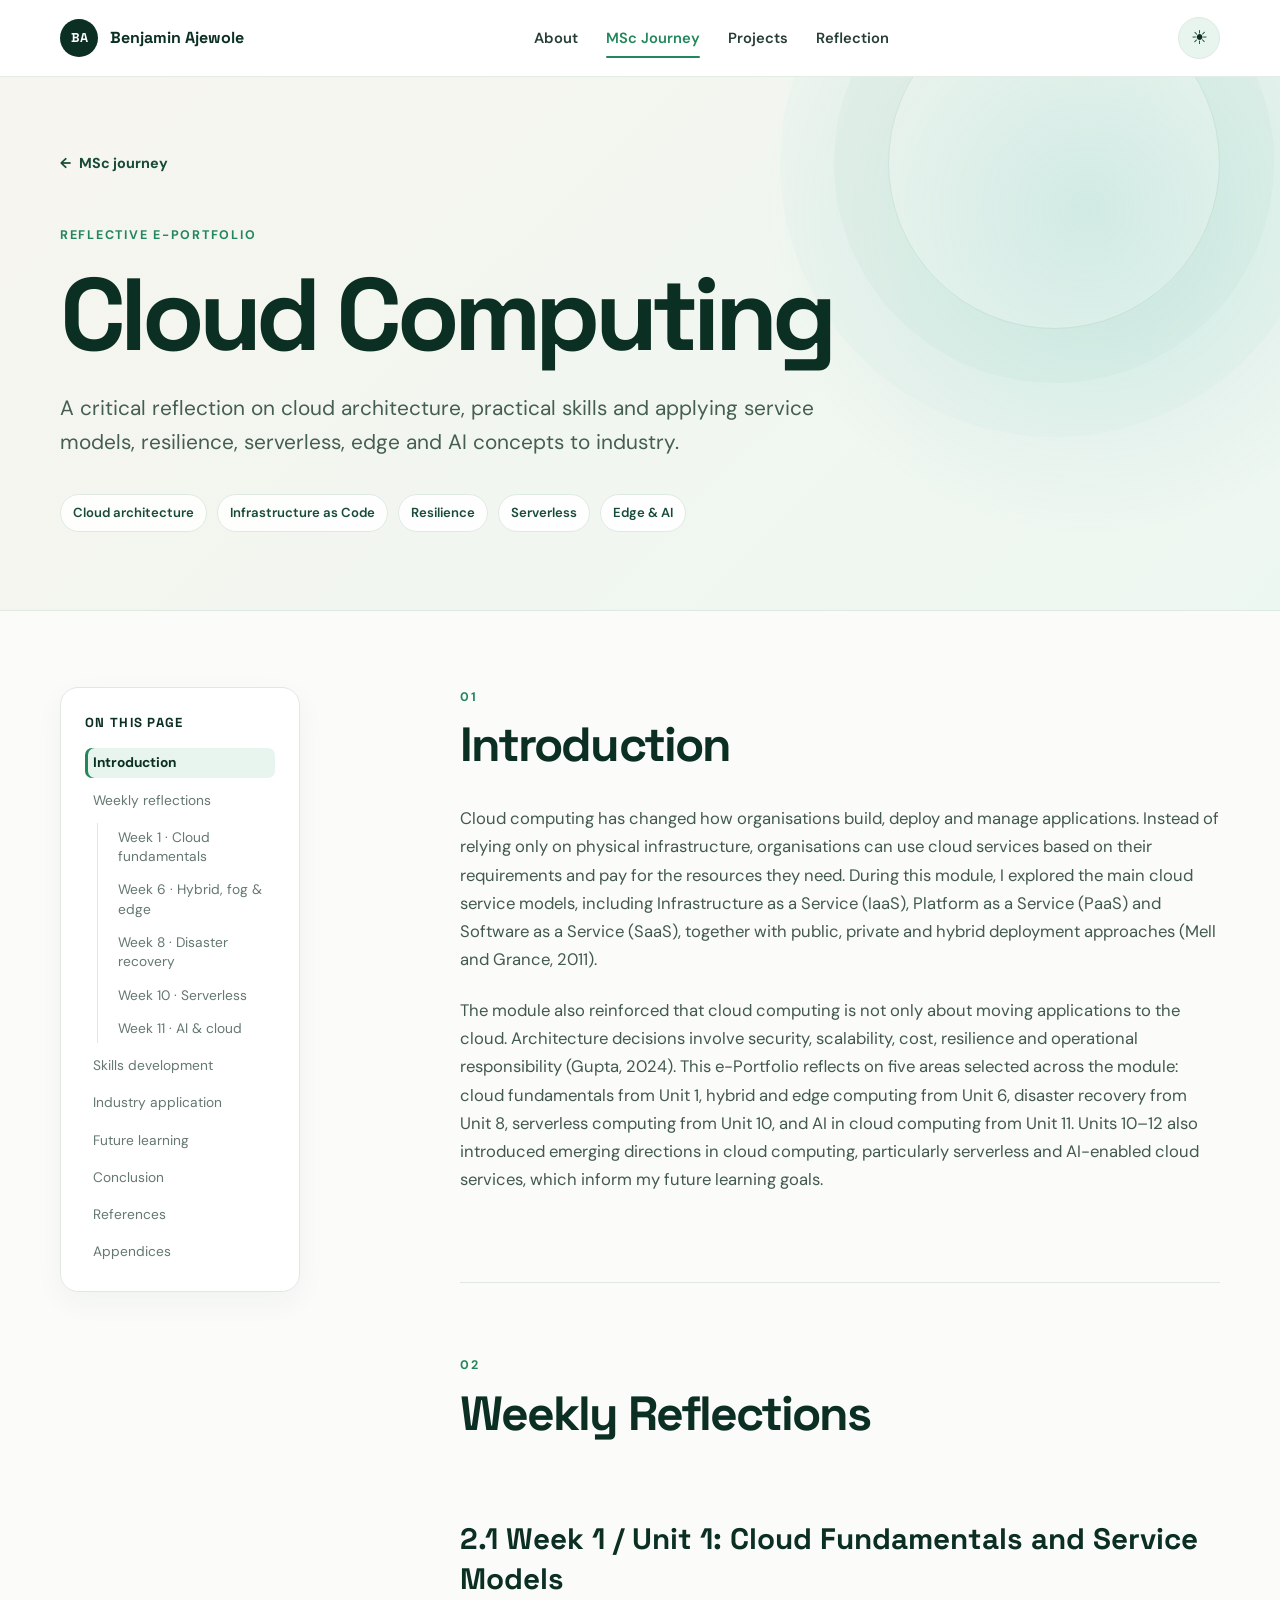
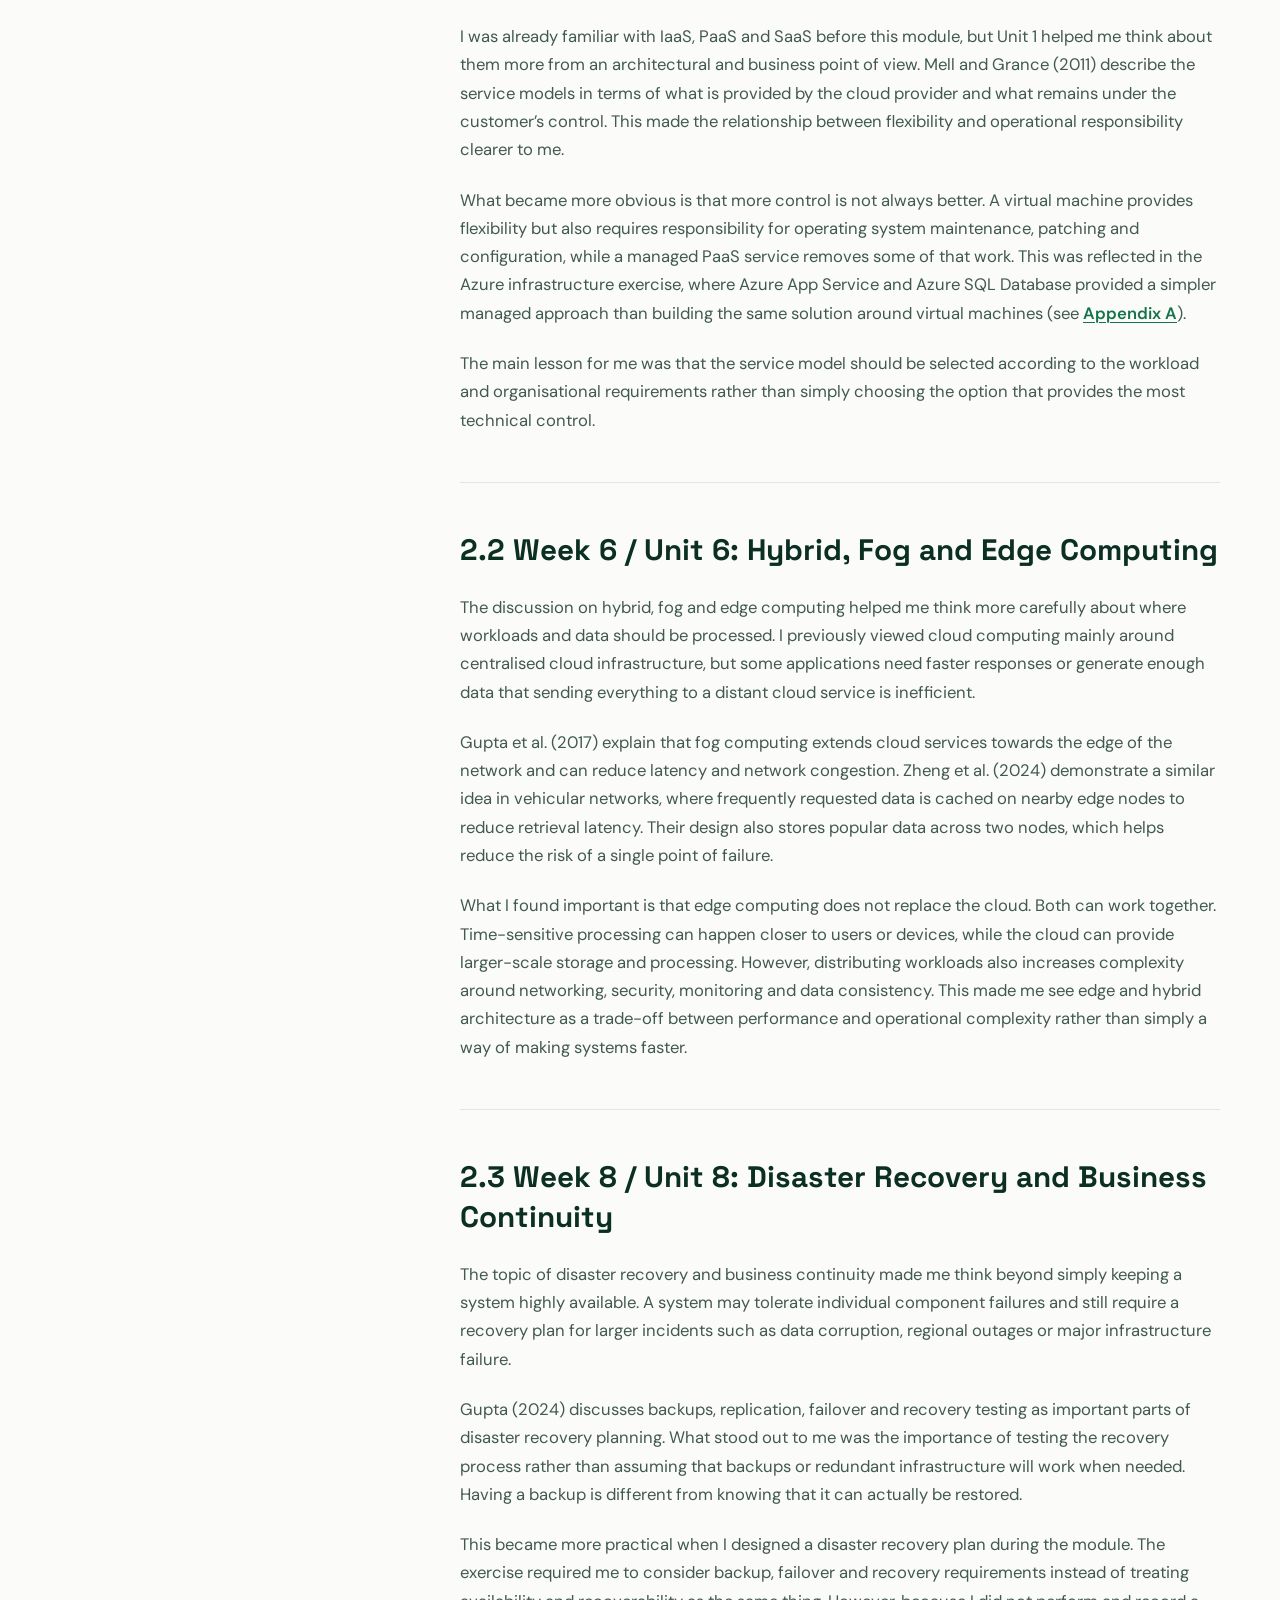
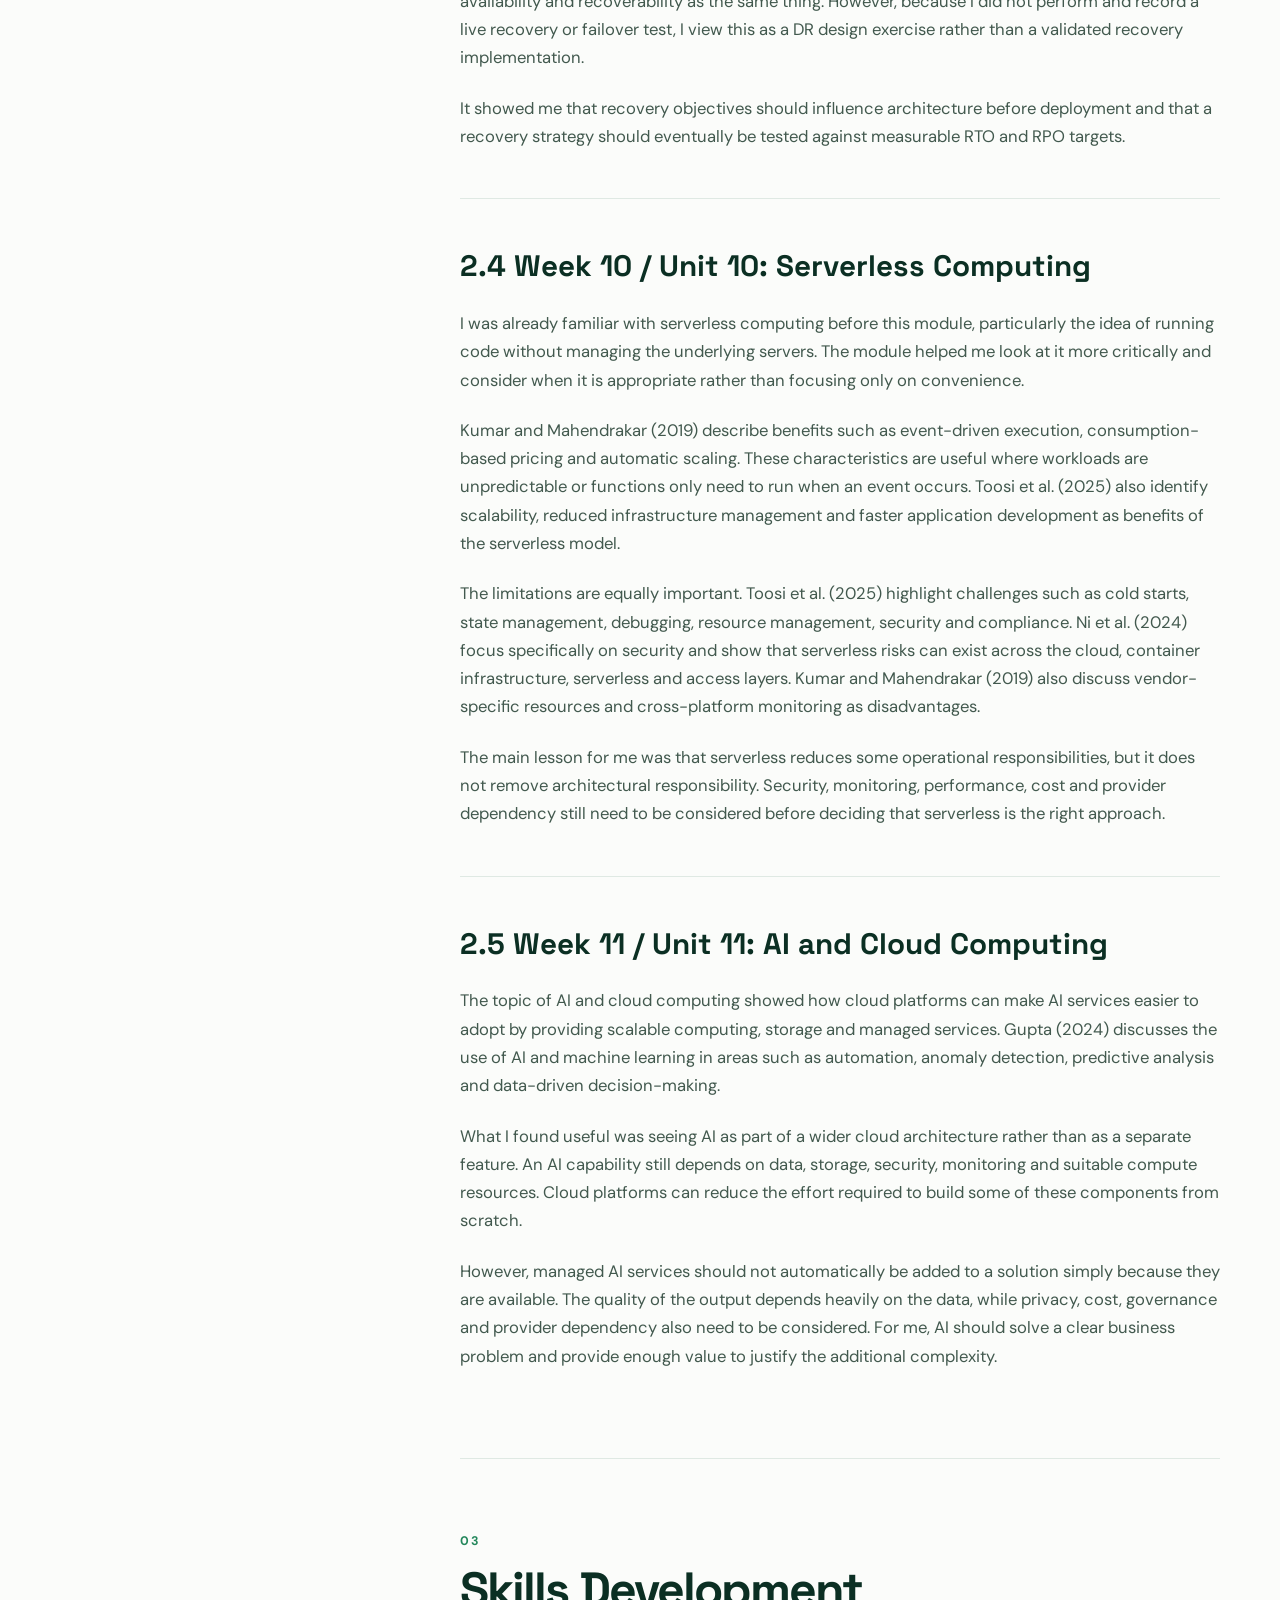
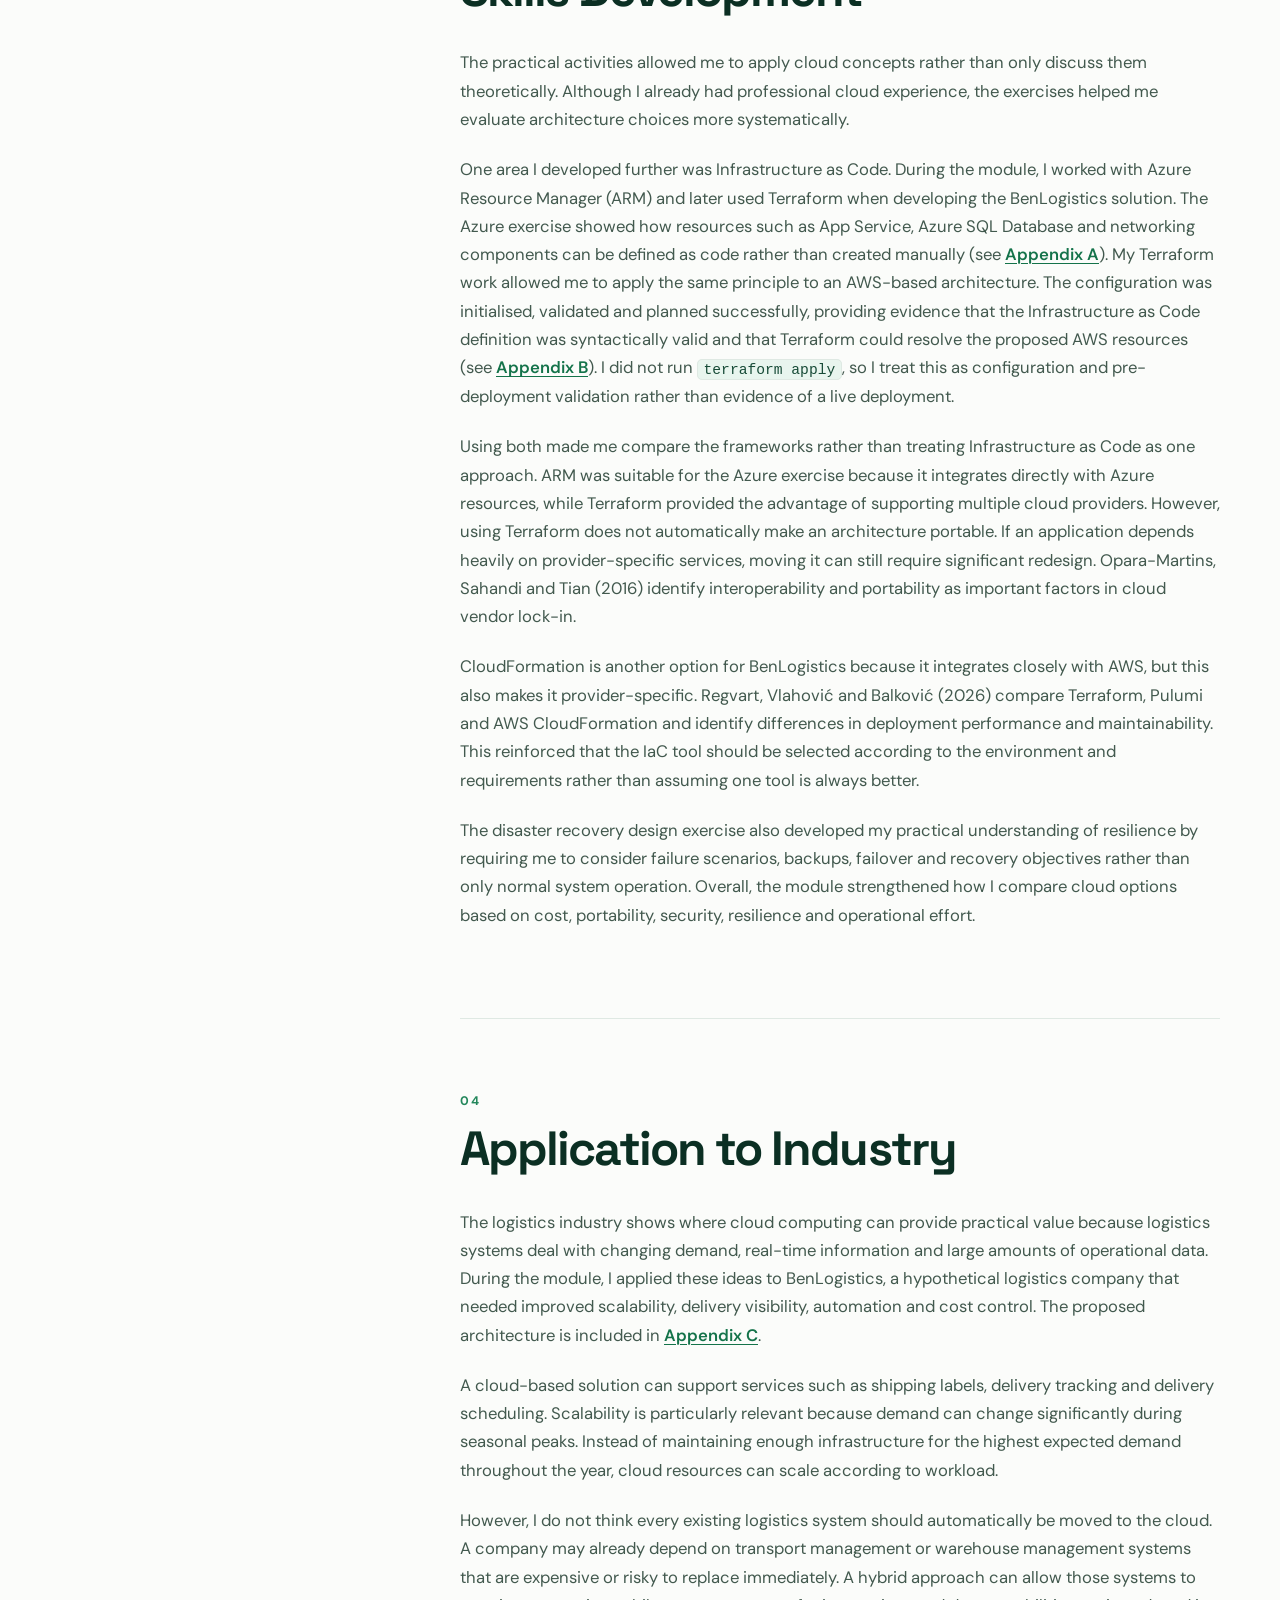
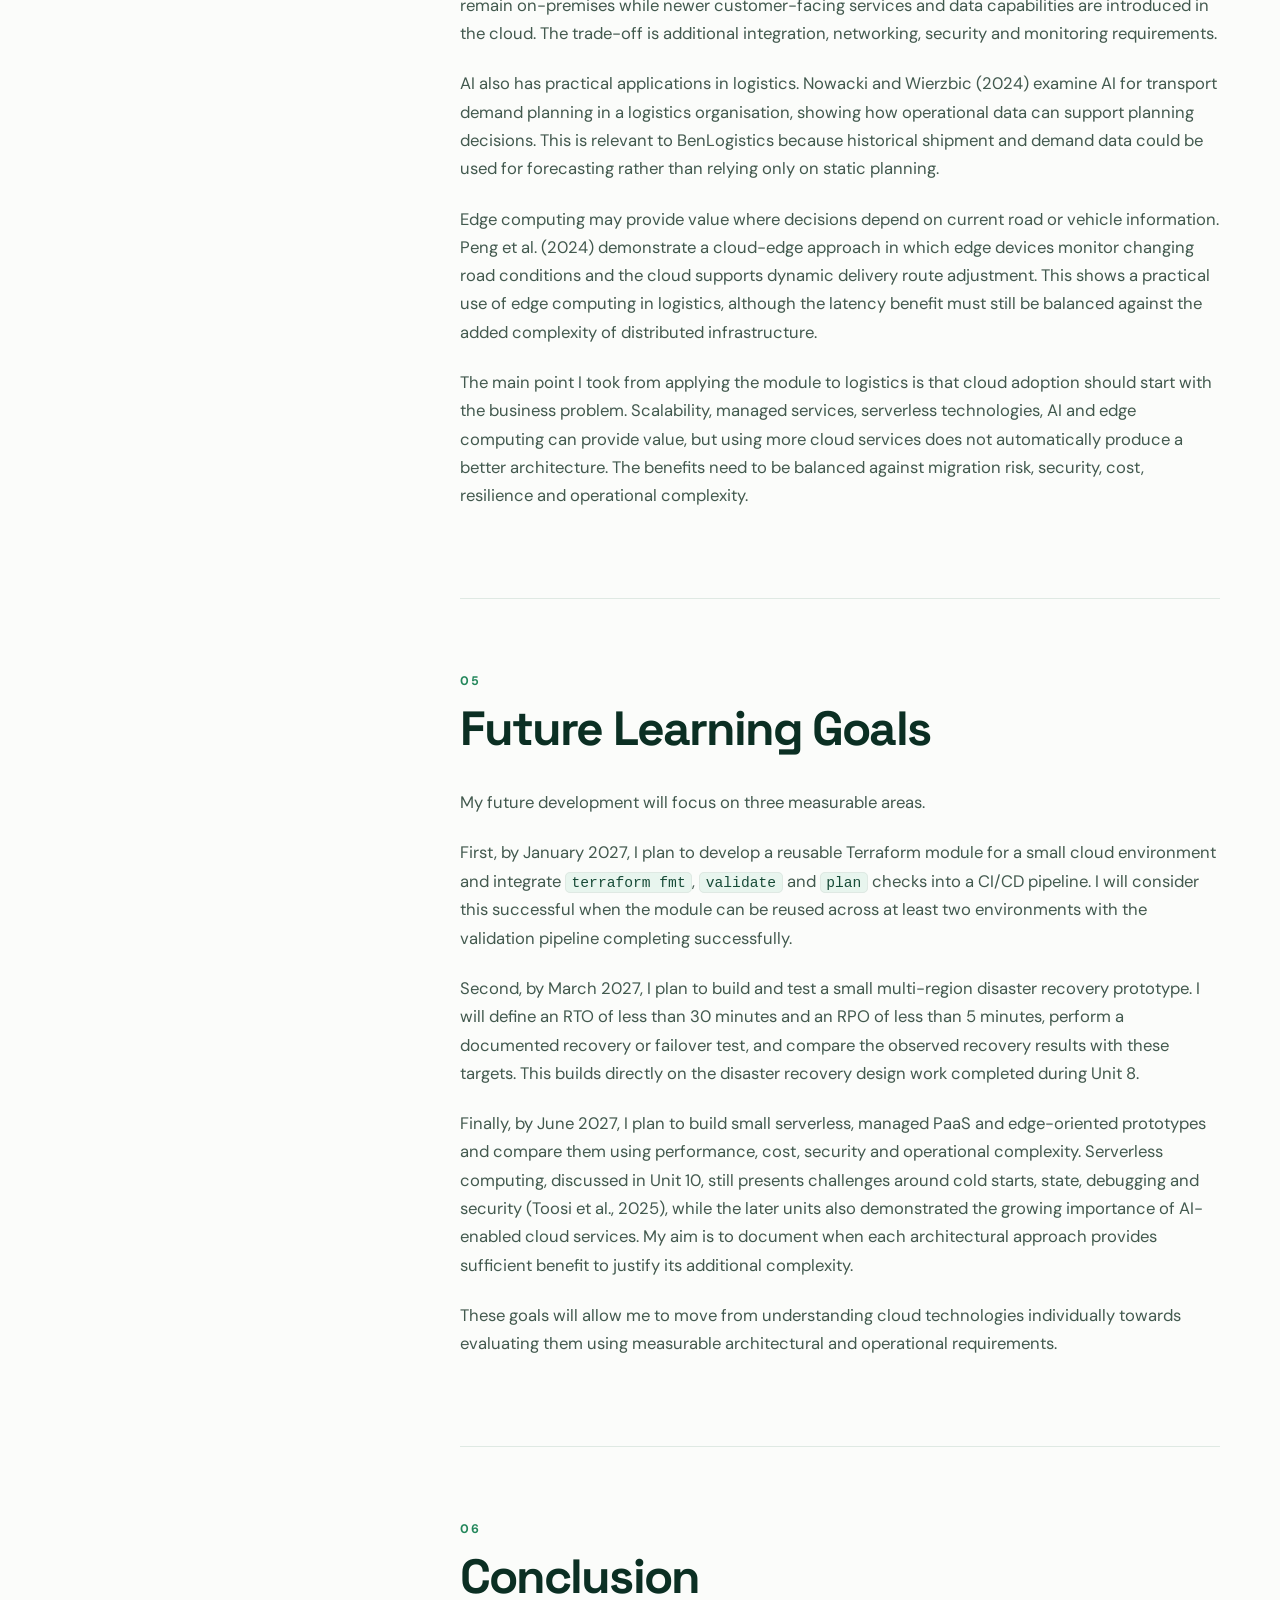
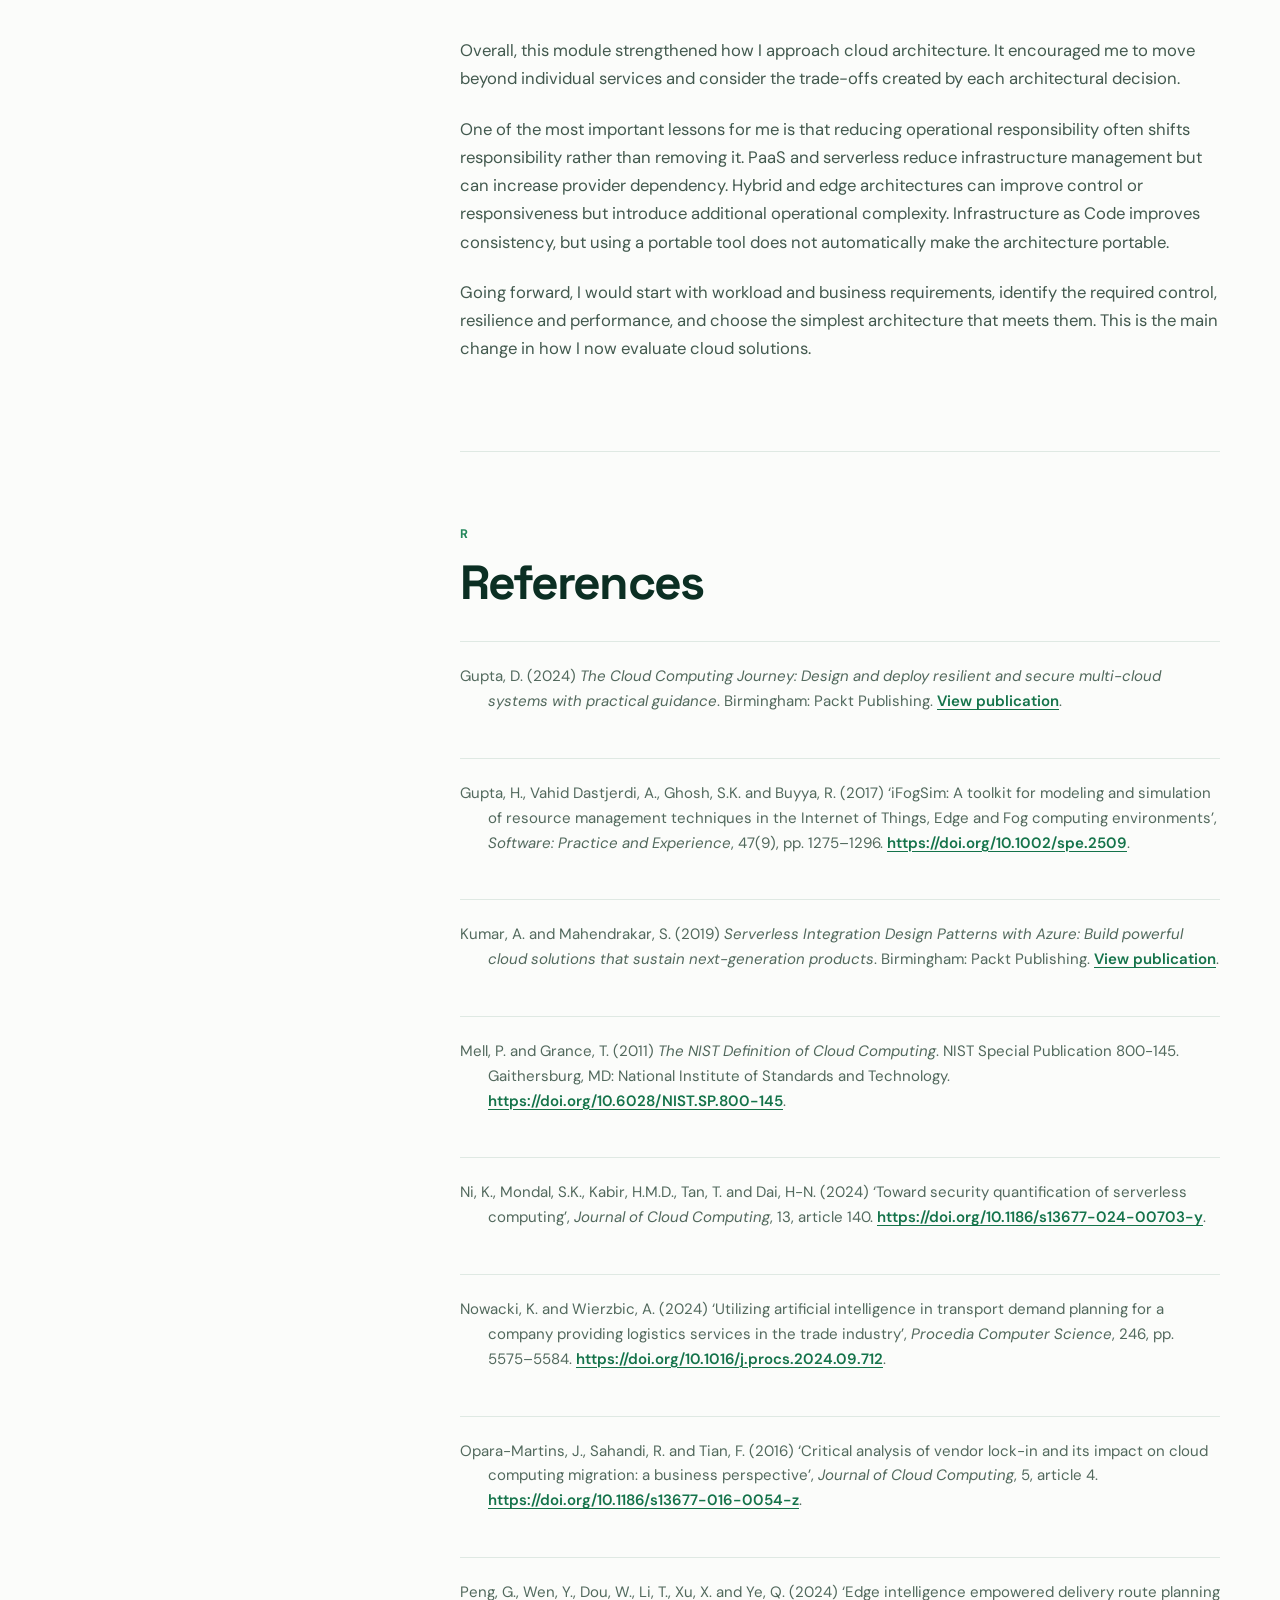
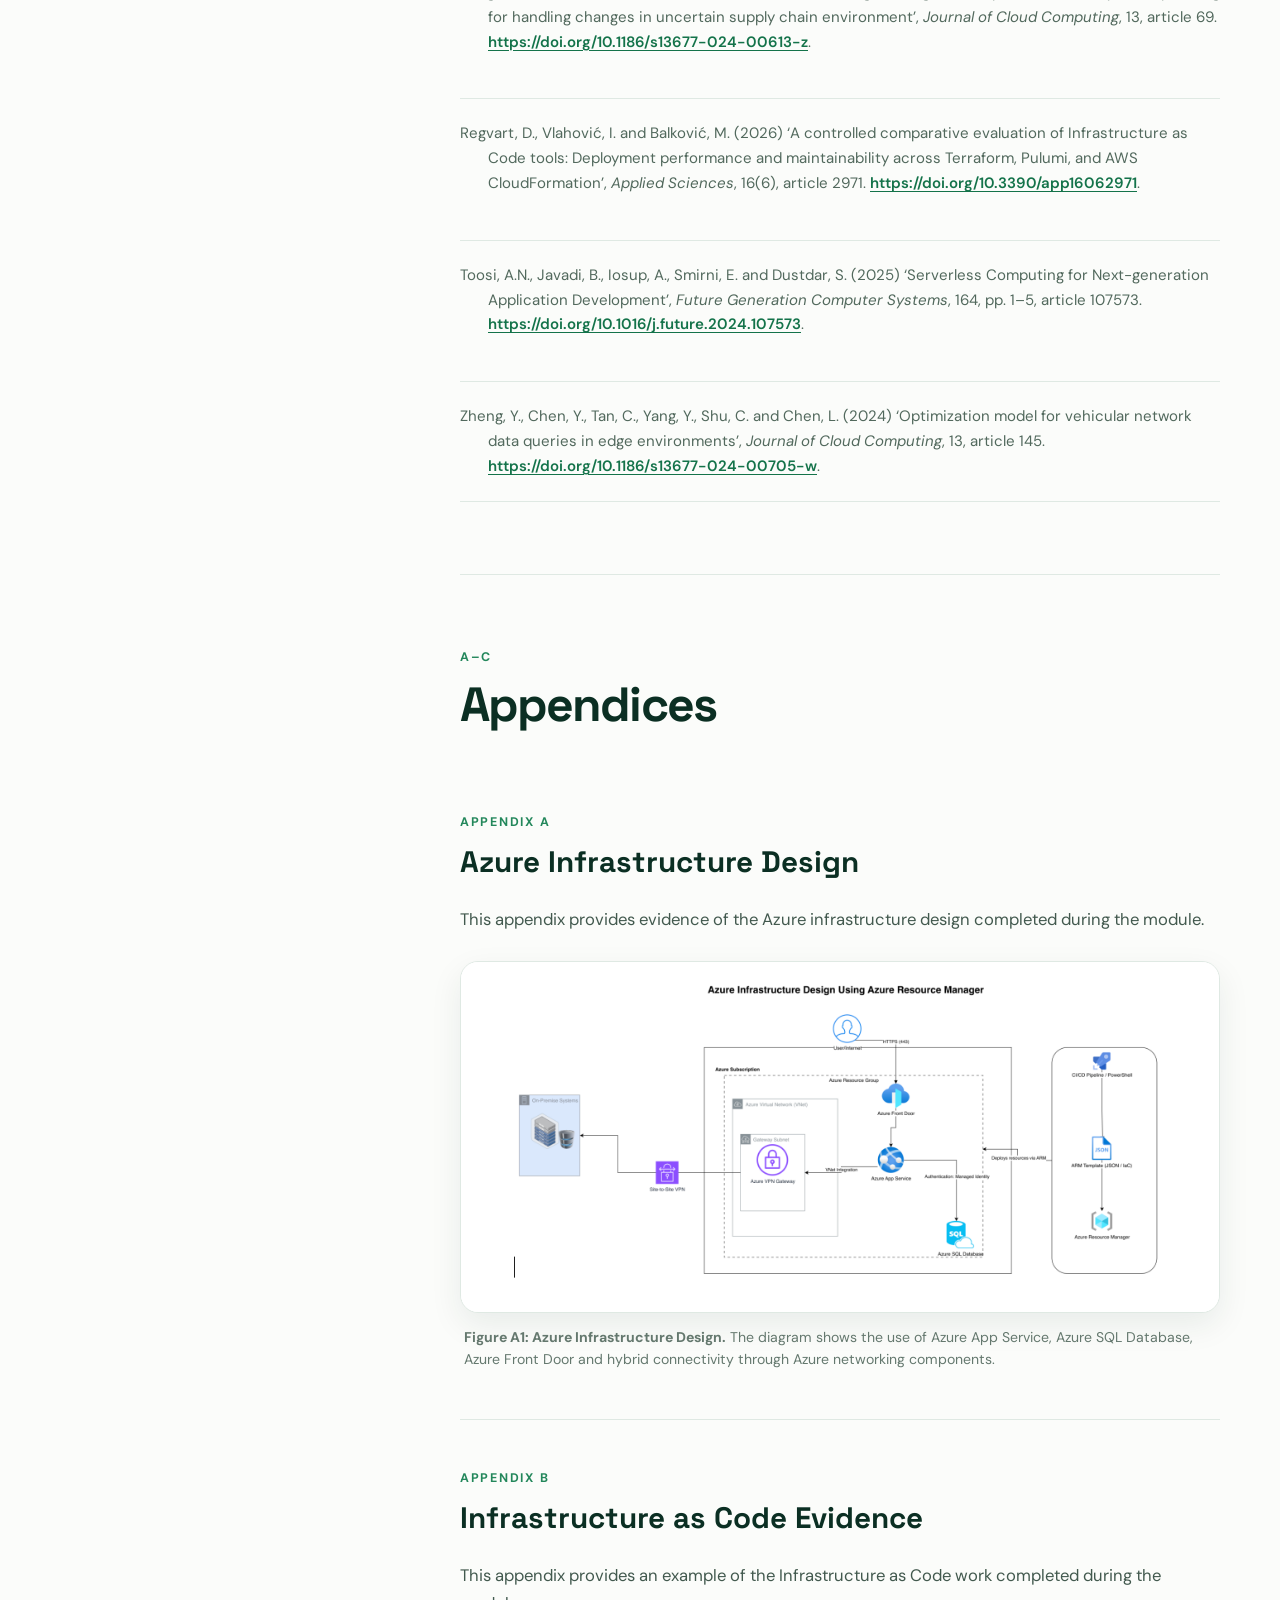
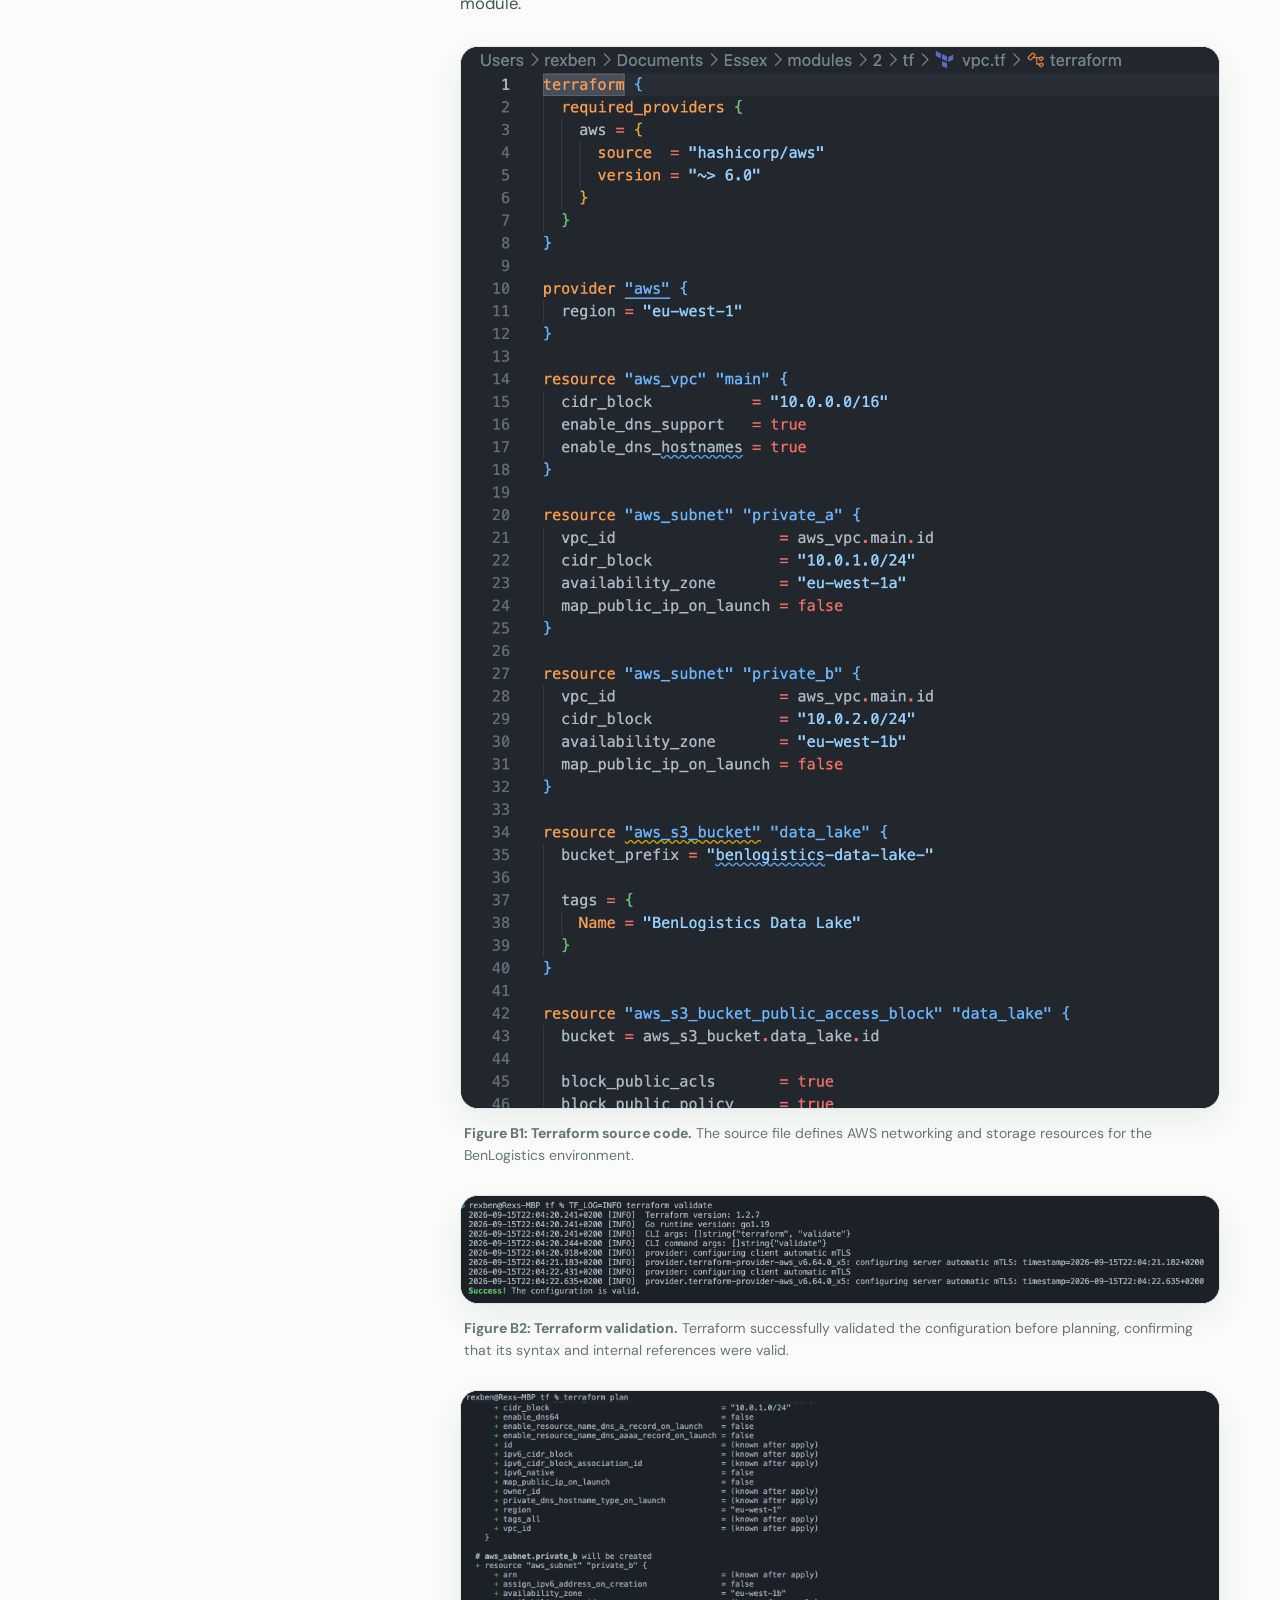
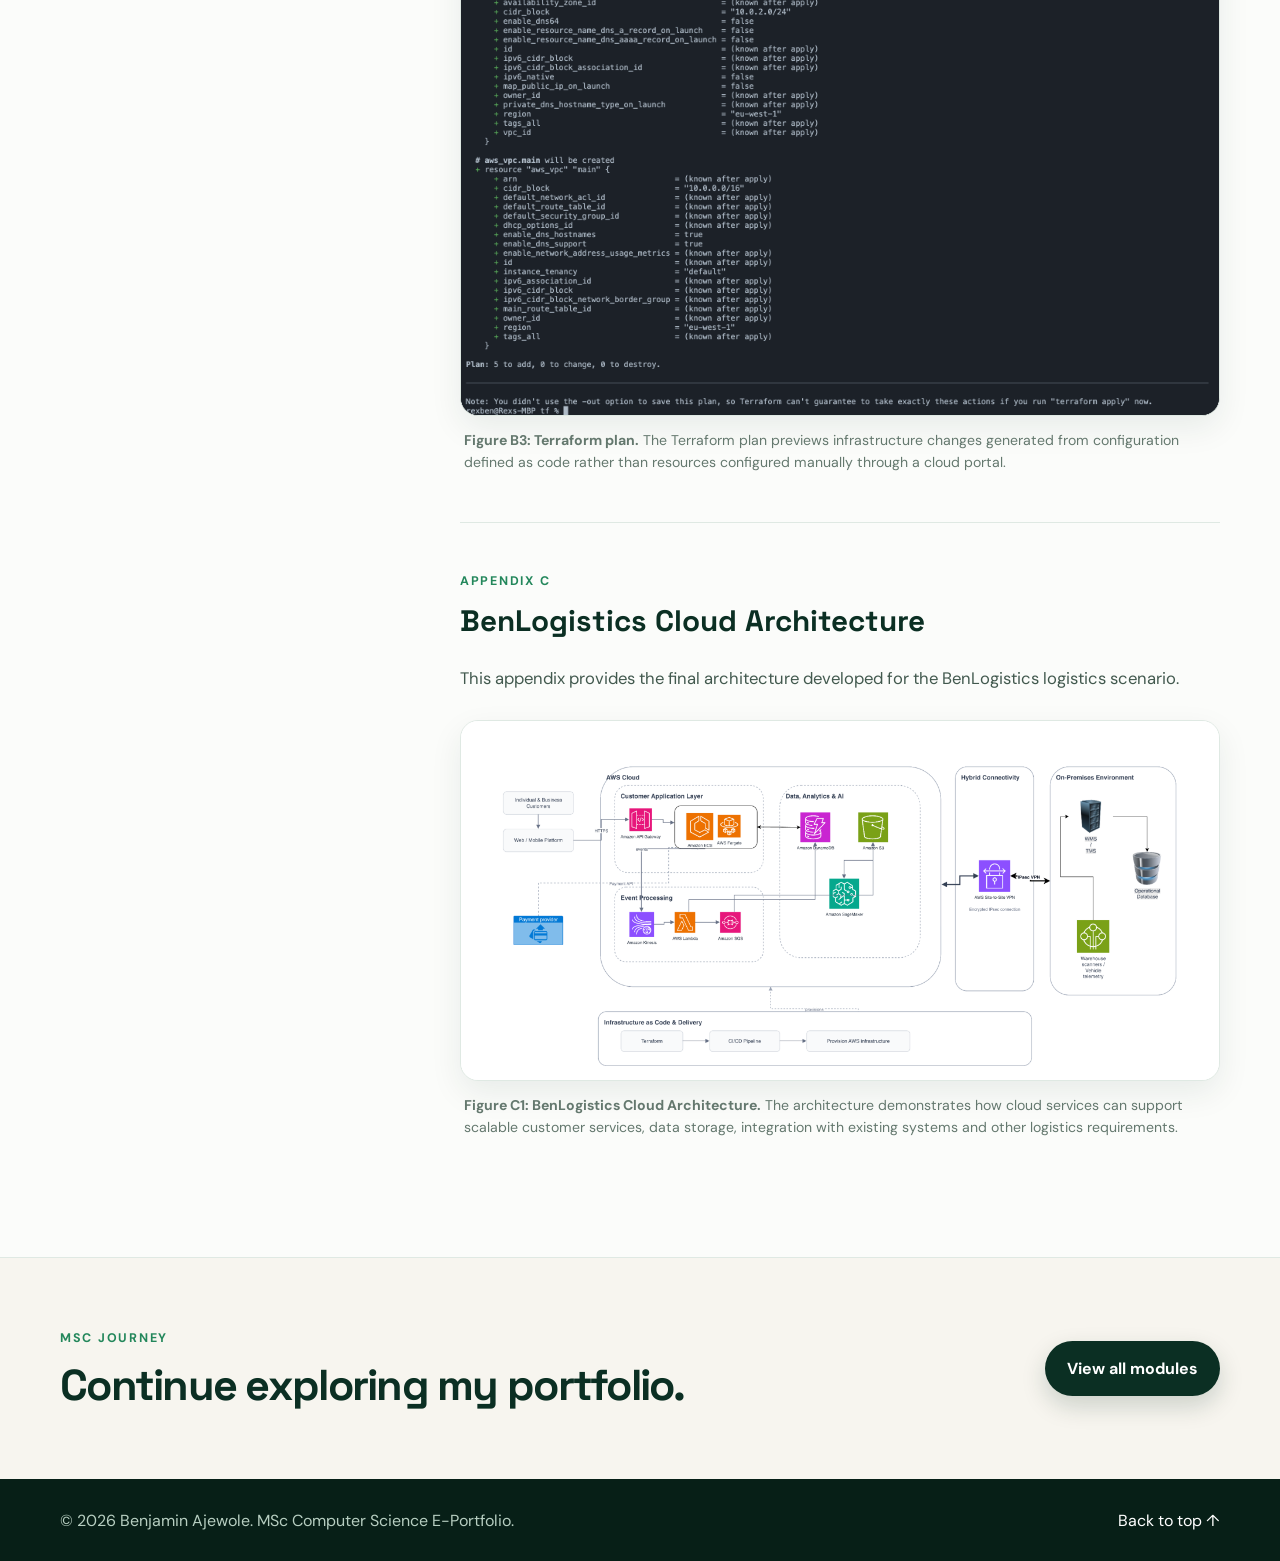
==== cloud-computing.html @ caa88457 "feat: add cloud computing" ====
<!DOCTYPE html>
<html lang="en">

<head>
  <meta charset="UTF-8">
  <meta name="viewport" content="width=device-width, initial-scale=1.0">
  <meta name="description"
    content="Benjamin Ajewole's reflective Cloud Computing e-portfolio, covering cloud service models, edge computing, disaster recovery, serverless systems, AI and industry application.">
  <meta name="color-scheme" content="light dark">
  <title>Cloud Computing | Benjamin Ajewole E-Portfolio</title>
  <script>
    const savedTheme = localStorage.getItem("theme");
    document.documentElement.dataset.theme = savedTheme ||
      (window.matchMedia("(prefers-color-scheme: dark)").matches ? "dark" : "light");
  </script>
  <link rel="preconnect" href="https://fonts.googleapis.com">
  <link rel="preconnect" href="https://fonts.gstatic.com" crossorigin>
  <link
    href="https://fonts.googleapis.com/css2?family=DM+Sans:wght@400;500;600;700&amp;family=Space+Grotesk:wght@500;600;700&amp;display=swap"
    rel="stylesheet">
  <link rel="stylesheet" href="styles.css">
</head>

<body class="article-page">
  <div class="scroll-progress" aria-hidden="true"></div>
  <a class="skip-link" href="#main-content">Skip to main content</a>

  <header class="site-header">
    <div class="container nav-wrap">
      <a class="brand" href="index.html#home" aria-label="Benjamin Ajewole portfolio home">
        <span class="brand-mark">BA</span>
        <span>Benjamin Ajewole</span>
      </a>

      <nav aria-label="Primary navigation">
        <ul class="nav-links">
          <li><a href="index.html#about">About</a></li>
          <li><a href="index.html#programme" aria-current="page">MSc Journey</a></li>
          <li><a href="index.html#projects">Projects</a></li>
          <li><a href="index.html#reflection">Reflection</a></li>
        </ul>
      </nav>
      <button class="theme-toggle" type="button" aria-label="Switch to dark mode" title="Switch to dark mode">
        <span class="theme-icon theme-icon-light" aria-hidden="true">☀</span>
        <span class="theme-icon theme-icon-dark" aria-hidden="true">☾</span>
      </button>
    </div>
  </header>

  <main id="main-content">
    <header class="article-hero">
      <div class="container article-hero-inner">
        <a class="back-link" href="index.html#programme"><span aria-hidden="true">←</span> MSc journey</a>
        <p class="eyebrow">Reflective e-Portfolio</p>
        <h1>Cloud Computing</h1>
        <p class="article-lead">
          A critical reflection on cloud architecture, practical skills and applying
          service models, resilience, serverless, edge and AI concepts to industry.
        </p>
        <ul class="hero-tags" aria-label="Topics covered">
          <li>Cloud architecture</li>
          <li>Infrastructure as Code</li>
          <li>Resilience</li>
          <li>Serverless</li>
          <li>Edge &amp; AI</li>
        </ul>
      </div>
    </header>

    <div class="container article-layout">
      <aside class="article-sidebar">
        <nav class="contents-card" aria-label="Page contents">
          <p class="contents-title">On this page</p>
          <ol>
            <li><a href="#introduction">Introduction</a></li>
            <li>
              <a href="#weekly-reflections">Weekly reflections</a>
              <ol>
                <li><a href="#cloud-fundamentals">Week 1 · Cloud fundamentals</a></li>
                <li><a href="#hybrid-fog-edge">Week 6 · Hybrid, fog &amp; edge</a></li>
                <li><a href="#disaster-recovery">Week 8 · Disaster recovery</a></li>
                <li><a href="#serverless-computing">Week 10 · Serverless</a></li>
                <li><a href="#ai-cloud">Week 11 · AI &amp; cloud</a></li>
              </ol>
            </li>
            <li><a href="#skills-development">Skills development</a></li>
            <li><a href="#industry-application">Industry application</a></li>
            <li><a href="#future-learning">Future learning</a></li>
            <li><a href="#conclusion">Conclusion</a></li>
            <li><a href="#references">References</a></li>
            <li><a href="#appendices">Appendices</a></li>
          </ol>
        </nav>
      </aside>

      <article class="longform">
        <section id="introduction" class="article-section">
          <p class="section-number">01</p>
          <h2>Introduction</h2>
          <p>
            Cloud computing has changed how organisations build, deploy and manage applications. Instead of relying
            only on physical infrastructure, organisations can use cloud services based on their requirements and pay
            for the resources they need. During this module, I explored the main cloud service models, including
            Infrastructure as a Service (IaaS), Platform as a Service (PaaS) and Software as a Service (SaaS), together
            with public, private and hybrid deployment approaches (Mell and Grance, 2011).
          </p>
          <p>
            The module also reinforced that cloud computing is not only about moving applications to the cloud.
            Architecture decisions involve security, scalability, cost, resilience and operational responsibility
            (Gupta, 2024). This e-Portfolio reflects on five areas selected across the module: cloud fundamentals from
            Unit 1, hybrid and edge computing from Unit 6, disaster recovery from Unit 8, serverless computing from Unit
            10, and AI in cloud computing from Unit 11. Units 10–12 also introduced emerging directions in cloud
            computing, particularly serverless and AI-enabled cloud services, which inform my future learning goals.
          </p>
        </section>

        <section id="weekly-reflections" class="article-section">
          <p class="section-number">02</p>
          <h2>Weekly Reflections</h2>

          <section id="cloud-fundamentals" class="reflection-block">
            <h3>2.1 Week 1 / Unit 1: Cloud Fundamentals and Service Models</h3>
            <p>
              I was already familiar with IaaS, PaaS and SaaS before this module, but Unit 1 helped me think about them
              more from an architectural and business point of view. Mell and Grance (2011) describe the service models
              in terms of what is provided by the cloud provider and what remains under the customer’s control. This
              made the relationship between flexibility and operational responsibility clearer to me.
            </p>
            <p>
              What became more obvious is that more control is not always better. A virtual machine provides flexibility
              but also requires responsibility for operating system maintenance, patching and configuration, while a
              managed PaaS service removes some of that work. This was reflected in the Azure infrastructure exercise,
              where Azure App Service and Azure SQL Database provided a simpler managed approach than building the same
              solution around virtual machines (see <a href="#appendix-a">Appendix A</a>).
            </p>
            <p>
              The main lesson for me was that the service model should be selected according to the workload and
              organisational requirements rather than simply choosing the option that provides the most technical
              control.
            </p>
          </section>

          <section id="hybrid-fog-edge" class="reflection-block">
            <h3>2.2 Week 6 / Unit 6: Hybrid, Fog and Edge Computing</h3>
            <p>
              The discussion on hybrid, fog and edge computing helped me think more carefully about where workloads and
              data should be processed. I previously viewed cloud computing mainly around centralised cloud
              infrastructure, but some applications need faster responses or generate enough data that sending
              everything to a distant cloud service is inefficient.
            </p>
            <p>
              Gupta et al. (2017) explain that fog computing extends cloud services towards the edge of the network and
              can reduce latency and network congestion. Zheng et al. (2024) demonstrate a similar idea in vehicular
              networks, where frequently requested data is cached on nearby edge nodes to reduce retrieval latency.
              Their design also stores popular data across two nodes, which helps reduce the risk of a single point of
              failure.
            </p>
            <p>
              What I found important is that edge computing does not replace the cloud. Both can work together.
              Time-sensitive processing can happen closer to users or devices, while the cloud can provide larger-scale
              storage and processing. However, distributing workloads also increases complexity around networking,
              security, monitoring and data consistency. This made me see edge and hybrid architecture as a trade-off
              between performance and operational complexity rather than simply a way of making systems faster.
            </p>
          </section>

          <section id="disaster-recovery" class="reflection-block">
            <h3>2.3 Week 8 / Unit 8: Disaster Recovery and Business Continuity</h3>
            <p>
              The topic of disaster recovery and business continuity made me think beyond simply keeping a system highly
              available. A system may tolerate individual component failures and still require a recovery plan for
              larger incidents such as data corruption, regional outages or major infrastructure failure.
            </p>
            <p>
              Gupta (2024) discusses backups, replication, failover and recovery testing as important parts of disaster
              recovery planning. What stood out to me was the importance of testing the recovery process rather than
              assuming that backups or redundant infrastructure will work when needed. Having a backup is different from
              knowing that it can actually be restored.
            </p>
            <p>
              This became more practical when I designed a disaster recovery plan during the module. The exercise
              required me to consider backup, failover and recovery requirements instead of treating availability and
              recoverability as the same thing. However, because I did not perform and record a live recovery or
              failover
              test, I view this as a DR design exercise rather than a validated recovery implementation.
            </p>
            <p>
              It showed me that recovery objectives should influence architecture before deployment and that a recovery
              strategy should eventually be tested against measurable RTO and RPO targets.
            </p>
          </section>

          <section id="serverless-computing" class="reflection-block">
            <h3>2.4 Week 10 / Unit 10: Serverless Computing</h3>
            <p>
              I was already familiar with serverless computing before this module, particularly the idea of running code
              without managing the underlying servers. The module helped me look at it more critically and consider when
              it is appropriate rather than focusing only on convenience.
            </p>
            <p>
              Kumar and Mahendrakar (2019) describe benefits such as event-driven execution, consumption-based pricing
              and automatic scaling. These characteristics are useful where workloads are unpredictable or functions
              only need to run when an event occurs. Toosi et al. (2025) also identify scalability, reduced
              infrastructure management and faster application development as benefits of the serverless model.
            </p>
            <p>
              The limitations are equally important. Toosi et al. (2025) highlight challenges such as cold starts, state
              management, debugging, resource management, security and compliance. Ni et al. (2024) focus specifically
              on security and show that serverless risks can exist across the cloud, container infrastructure,
              serverless
              and access layers. Kumar and Mahendrakar (2019) also discuss vendor-specific resources and cross-platform
              monitoring as disadvantages.
            </p>
            <p>
              The main lesson for me was that serverless reduces some operational responsibilities, but it does not
              remove architectural responsibility. Security, monitoring, performance, cost and provider dependency still
              need to be considered before deciding that serverless is the right approach.
            </p>
          </section>

          <section id="ai-cloud" class="reflection-block">
            <h3>2.5 Week 11 / Unit 11: AI and Cloud Computing</h3>
            <p>
              The topic of AI and cloud computing showed how cloud platforms can make AI services easier to adopt by
              providing scalable computing, storage and managed services. Gupta (2024) discusses the use of AI and
              machine learning in areas such as automation, anomaly detection, predictive analysis and data-driven
              decision-making.
            </p>
            <p>
              What I found useful was seeing AI as part of a wider cloud architecture rather than as a separate feature.
              An AI capability still depends on data, storage, security, monitoring and suitable compute resources.
              Cloud platforms can reduce the effort required to build some of these components from scratch.
            </p>
            <p>
              However, managed AI services should not automatically be added to a solution simply because they are
              available. The quality of the output depends heavily on the data, while privacy, cost, governance and
              provider dependency also need to be considered. For me, AI should solve a clear business problem and
              provide enough value to justify the additional complexity.
            </p>
          </section>
        </section>

        <section id="skills-development" class="article-section">
          <p class="section-number">03</p>
          <h2>Skills Development</h2>
          <p>
            The practical activities allowed me to apply cloud concepts rather than only discuss them theoretically.
            Although I already had professional cloud experience, the exercises helped me evaluate architecture choices
            more systematically.
          </p>
          <p>
            One area I developed further was Infrastructure as Code. During the module, I worked with Azure Resource
            Manager (ARM) and later used Terraform when developing the BenLogistics solution. The Azure exercise showed
            how resources such as App Service, Azure SQL Database and networking components can be defined as code
            rather
            than created manually (see <a href="#appendix-a">Appendix A</a>). My Terraform work allowed me to apply the
            same principle to an AWS-based architecture. The configuration was initialised, validated and planned
            successfully, providing evidence that the Infrastructure as Code definition was syntactically valid and that
            Terraform could resolve the proposed AWS resources (see <a href="#appendix-b">Appendix B</a>). I did not run
            <code class="inline-code">terraform apply</code>, so I treat this as configuration and pre-deployment
            validation rather than evidence of a live deployment.
          </p>
          <p>
            Using both made me compare the frameworks rather than treating Infrastructure as Code as one approach. ARM
            was suitable for the Azure exercise because it integrates directly with Azure resources, while Terraform
            provided the advantage of supporting multiple cloud providers. However, using Terraform does not
            automatically make an architecture portable. If an application depends heavily on provider-specific
            services, moving it can still require significant redesign. Opara-Martins, Sahandi and Tian (2016) identify
            interoperability and portability as important factors in cloud vendor lock-in.
          </p>
          <p>
            CloudFormation is another option for BenLogistics because it integrates closely with AWS, but this also
            makes
            it provider-specific. Regvart, Vlahović and Balković (2026) compare Terraform, Pulumi and AWS CloudFormation
            and identify differences in deployment performance and maintainability. This reinforced that the IaC tool
            should be selected according to the environment and requirements rather than assuming one tool is always
            better.
          </p>
          <p>
            The disaster recovery design exercise also developed my practical understanding of resilience by requiring
            me to consider failure scenarios, backups, failover and recovery objectives rather than only normal system
            operation. Overall, the module strengthened how I compare cloud options based on cost, portability,
            security,
            resilience and operational effort.
          </p>
        </section>

        <section id="industry-application" class="article-section">
          <p class="section-number">04</p>
          <h2>Application to Industry</h2>
          <p>
            The logistics industry shows where cloud computing can provide practical value because logistics systems
            deal with changing demand, real-time information and large amounts of operational data. During the module, I
            applied these ideas to BenLogistics, a hypothetical logistics company that needed improved scalability,
            delivery visibility, automation and cost control. The proposed architecture is included in
            <a href="#appendix-c">Appendix C</a>.
          </p>
          <p>
            A cloud-based solution can support services such as shipping labels, delivery tracking and delivery
            scheduling. Scalability is particularly relevant because demand can change significantly during seasonal
            peaks. Instead of maintaining enough infrastructure for the highest expected demand throughout the year,
            cloud resources can scale according to workload.
          </p>
          <p>
            However, I do not think every existing logistics system should automatically be moved to the cloud. A
            company
            may already depend on transport management or warehouse management systems that are expensive or risky to
            replace immediately. A hybrid approach can allow those systems to remain on-premises while newer
            customer-facing services and data capabilities are introduced in the cloud. The trade-off is additional
            integration, networking, security and monitoring requirements.
          </p>
          <p>
            AI also has practical applications in logistics. Nowacki and Wierzbic (2024) examine AI for transport demand
            planning in a logistics organisation, showing how operational data can support planning decisions. This is
            relevant to BenLogistics because historical shipment and demand data could be used for forecasting rather
            than relying only on static planning.
          </p>
          <p>
            Edge computing may provide value where decisions depend on current road or vehicle information. Peng et al.
            (2024) demonstrate a cloud-edge approach in which edge devices monitor changing road conditions and the
            cloud
            supports dynamic delivery route adjustment. This shows a practical use of edge computing in logistics,
            although the latency benefit must still be balanced against the added complexity of distributed
            infrastructure.
          </p>
          <p>
            The main point I took from applying the module to logistics is that cloud adoption should start with the
            business problem. Scalability, managed services, serverless technologies, AI and edge computing can provide
            value, but using more cloud services does not automatically produce a better architecture. The benefits need
            to be balanced against migration risk, security, cost, resilience and operational complexity.
          </p>
        </section>

        <section id="future-learning" class="article-section">
          <p class="section-number">05</p>
          <h2>Future Learning Goals</h2>
          <p>
            My future development will focus on three measurable areas.
          </p>
          <p>
            First, by January 2027, I plan to develop a reusable Terraform module for a small cloud environment and
            integrate <code class="inline-code">terraform fmt</code>, <code class="inline-code">validate</code> and
            <code class="inline-code">plan</code> checks into a CI/CD pipeline. I will consider this successful when the
            module can be reused across at least two environments with the validation pipeline completing successfully.
          </p>
          <p>
            Second, by March 2027, I plan to build and test a small multi-region disaster recovery prototype. I will
            define an RTO of less than 30 minutes and an RPO of less than 5 minutes, perform a documented recovery or
            failover test, and compare the observed recovery results with these targets. This builds directly on the
            disaster recovery design work completed during Unit 8.
          </p>
          <p>
            Finally, by June 2027, I plan to build small serverless, managed PaaS and edge-oriented prototypes and
            compare
            them using performance, cost, security and operational complexity. Serverless computing, discussed in Unit
            10, still presents challenges around cold starts, state, debugging and security (Toosi et al., 2025), while
            the later units also demonstrated the growing importance of AI-enabled cloud services. My aim is to document
            when each architectural approach provides sufficient benefit to justify its additional complexity.
          </p>
          <p>
            These goals will allow me to move from understanding cloud technologies individually towards evaluating them
            using measurable architectural and operational requirements.
          </p>
        </section>

        <section id="conclusion" class="article-section">
          <p class="section-number">06</p>
          <h2>Conclusion</h2>
          <p>
            Overall, this module strengthened how I approach cloud architecture. It encouraged me to move beyond
            individual services and consider the trade-offs created by each architectural decision.
          </p>
          <p>
            One of the most important lessons for me is that reducing operational responsibility often shifts
            responsibility rather than removing it. PaaS and serverless reduce infrastructure management but can
            increase provider dependency. Hybrid and edge architectures can improve control or responsiveness but
            introduce additional operational complexity. Infrastructure as Code improves consistency, but using a
            portable tool does not automatically make the architecture portable.
          </p>
          <p>
            Going forward, I would start with workload and business requirements, identify the required control,
            resilience and performance, and choose the simplest architecture that meets them. This is the main change in
            how I now evaluate cloud solutions.
          </p>
        </section>

        <section id="references" class="article-section references-section">
          <p class="section-number">R</p>
          <h2>References</h2>
          <div class="reference-list">
            <p id="reference-gupta-2024">
              Gupta, D. (2024) <em>The Cloud Computing Journey: Design and deploy resilient and secure multi-cloud
                systems with practical guidance</em>. Birmingham: Packt Publishing.
              <a href="https://www.packtpub.com/en-us/product/the-cloud-computing-journey-9781805122289" target="_blank"
                rel="noopener noreferrer">View publication<span class="visually-hidden"> (opens in a new
                  tab)</span></a>.
            </p>
            <p id="reference-gupta-et-al-2017">
              Gupta, H., Vahid Dastjerdi, A., Ghosh, S.K. and Buyya, R. (2017) ‘iFogSim: A toolkit for modeling and
              simulation of resource management techniques in the Internet of Things, Edge and Fog computing
              environments’, <em>Software: Practice and Experience</em>, 47(9), pp. 1275–1296.
              <a href="https://doi.org/10.1002/spe.2509" target="_blank"
                rel="noopener noreferrer">https://doi.org/10.1002/spe.2509<span class="visually-hidden"> (opens in a new
                  tab)</span></a>.
            </p>
            <p id="reference-kumar-mahendrakar-2019">
              Kumar, A. and Mahendrakar, S. (2019) <em>Serverless Integration Design Patterns with Azure: Build powerful
                cloud solutions that sustain next-generation products</em>. Birmingham: Packt Publishing.
              <a href="https://www.packtpub.com/en-us/product/serverless-integration-design-patterns-with-azure-9781788399234"
                target="_blank" rel="noopener noreferrer">View publication<span class="visually-hidden"> (opens in a new
                  tab)</span></a>.
            </p>
            <p id="reference-mell-grance-2011">
              Mell, P. and Grance, T. (2011) <em>The NIST Definition of Cloud Computing</em>. NIST Special Publication
              800-145. Gaithersburg, MD: National Institute of Standards and Technology.
              <a href="https://doi.org/10.6028/NIST.SP.800-145" target="_blank"
                rel="noopener noreferrer">https://doi.org/10.6028/NIST.SP.800-145<span class="visually-hidden"> (opens
                  in a new tab)</span></a>.
            </p>
            <p id="reference-ni-et-al-2024">
              Ni, K., Mondal, S.K., Kabir, H.M.D., Tan, T. and Dai, H-N. (2024) ‘Toward security quantification of
              serverless computing’, <em>Journal of Cloud Computing</em>, 13, article 140.
              <a href="https://doi.org/10.1186/s13677-024-00703-y" target="_blank"
                rel="noopener noreferrer">https://doi.org/10.1186/s13677-024-00703-y<span class="visually-hidden">
                  (opens in a new tab)</span></a>.
            </p>
            <p id="reference-nowacki-wierzbic-2024">
              Nowacki, K. and Wierzbic, A. (2024) ‘Utilizing artificial intelligence in transport demand planning for a
              company providing logistics services in the trade industry’, <em>Procedia Computer Science</em>, 246,
              pp. 5575–5584.
              <a href="https://doi.org/10.1016/j.procs.2024.09.712" target="_blank"
                rel="noopener noreferrer">https://doi.org/10.1016/j.procs.2024.09.712<span class="visually-hidden">
                  (opens in a new tab)</span></a>.
            </p>
            <p id="reference-opara-martins-et-al-2016">
              Opara-Martins, J., Sahandi, R. and Tian, F. (2016) ‘Critical analysis of vendor lock-in and its impact on
              cloud computing migration: a business perspective’, <em>Journal of Cloud Computing</em>, 5, article 4.
              <a href="https://doi.org/10.1186/s13677-016-0054-z" target="_blank"
                rel="noopener noreferrer">https://doi.org/10.1186/s13677-016-0054-z<span class="visually-hidden"> (opens
                  in a new tab)</span></a>.
            </p>
            <p id="reference-peng-et-al-2024">
              Peng, G., Wen, Y., Dou, W., Li, T., Xu, X. and Ye, Q. (2024) ‘Edge intelligence empowered delivery route
              planning for handling changes in uncertain supply chain environment’, <em>Journal of Cloud Computing</em>,
              13, article 69.
              <a href="https://doi.org/10.1186/s13677-024-00613-z" target="_blank"
                rel="noopener noreferrer">https://doi.org/10.1186/s13677-024-00613-z<span class="visually-hidden">
                  (opens in a new tab)</span></a>.
            </p>
            <p id="reference-regvart-et-al-2026">
              Regvart, D., Vlahović, I. and Balković, M. (2026) ‘A controlled comparative evaluation of Infrastructure
              as Code tools: Deployment performance and maintainability across Terraform, Pulumi, and AWS
              CloudFormation’, <em>Applied Sciences</em>, 16(6), article 2971.
              <a href="https://doi.org/10.3390/app16062971" target="_blank"
                rel="noopener noreferrer">https://doi.org/10.3390/app16062971<span class="visually-hidden"> (opens in a
                  new tab)</span></a>.
            </p>
            <p id="reference-toosi-et-al-2025">
              Toosi, A.N., Javadi, B., Iosup, A., Smirni, E. and Dustdar, S. (2025) ‘Serverless Computing for
              Next-generation Application Development’, <em>Future Generation Computer Systems</em>, 164, pp. 1–5,
              article 107573.
              <a href="https://doi.org/10.1016/j.future.2024.107573" target="_blank"
                rel="noopener noreferrer">https://doi.org/10.1016/j.future.2024.107573<span class="visually-hidden">
                  (opens in a new tab)</span></a>.
            </p>
            <p id="reference-zheng-et-al-2024">
              Zheng, Y., Chen, Y., Tan, C., Yang, Y., Shu, C. and Chen, L. (2024) ‘Optimization model for vehicular
              network data queries in edge environments’, <em>Journal of Cloud Computing</em>, 13, article 145.
              <a href="https://doi.org/10.1186/s13677-024-00705-w" target="_blank"
                rel="noopener noreferrer">https://doi.org/10.1186/s13677-024-00705-w<span class="visually-hidden">
                  (opens in a new tab)</span></a>.
            </p>
          </div>
        </section>

        <section id="appendices" class="article-section appendices-section">
          <p class="section-number">A–C</p>
          <h2>Appendices</h2>

          <section id="appendix-a" class="appendix-block">
            <p class="subsection-number">Appendix A</p>
            <h3>Azure Infrastructure Design</h3>
            <p>This appendix provides evidence of the Azure infrastructure design completed during the module.</p>
            <figure class="evidence-figure">
              <a class="evidence-image-link" href="arm.png" target="_blank" rel="noopener noreferrer">
                <img class="evidence-image" src="arm.png" width="1832" height="846" loading="lazy" decoding="async"
                  alt="Azure architecture showing Front Door, App Service, SQL Database and a VPN connection to on-premises systems, with ARM deployment through a CI/CD pipeline.">
                <span class="visually-hidden">Open full-size Azure infrastructure diagram in a new tab</span>
              </a>
              <figcaption><strong>Figure A1: Azure Infrastructure Design.</strong> The diagram shows the use of Azure
                App Service, Azure SQL Database, Azure Front Door and hybrid connectivity through Azure networking
                components.</figcaption>
            </figure>
          </section>

          <section id="appendix-b" class="appendix-block">
            <p class="subsection-number">Appendix B</p>
            <h3>Infrastructure as Code Evidence</h3>
            <p>This appendix provides an example of the Infrastructure as Code work completed during the module.</p>
            <figure class="evidence-figure">
              <a class="evidence-image-link evidence-image-link-dark" href="Screenshot 2026-10-06 at 00.38.36.png"
                target="_blank" rel="noopener noreferrer">
                <img class="evidence-image" src="Screenshot 2026-10-06 at 00.38.36.png" width="1204" height="1686"
                  loading="lazy" decoding="async"
                  alt="Terraform vpc.tf configuration in a code editor, showing the AWS provider, VPC, two private subnets and the beginning of an S3 data lake configuration.">
                <span class="visually-hidden">Open full-size Terraform configuration screenshot in a new tab</span>
              </a>
              <figcaption><strong>Figure B1: Terraform source code.</strong> The source file defines AWS networking
                and storage resources for the BenLogistics environment.</figcaption>
            </figure>
            <figure class="evidence-figure">
              <a class="evidence-image-link evidence-image-link-dark" href="terraform-validation.png" target="_blank"
                rel="noopener noreferrer">
                <img class="evidence-image" src="terraform-validation.png" width="2222" height="316" loading="lazy"
                  decoding="async"
                  alt="Terminal output from terraform validate ending with the successful result: Success! The configuration is valid.">
                <span class="visually-hidden">Open full-size Terraform validation screenshot in a new tab</span>
              </a>
              <figcaption><strong>Figure B2: Terraform validation.</strong> Terraform successfully validated the
                configuration before planning, confirming that its syntax and internal references were valid.</figcaption>
            </figure>
            <figure class="evidence-figure">
              <a class="evidence-image-link evidence-image-link-dark" href="terraform.png" target="_blank"
                rel="noopener noreferrer">
                <img class="evidence-image" src="terraform.png" width="1960" height="1614" loading="lazy"
                  decoding="async"
                  alt="Terraform plan output showing AWS VPC and private subnet resources to be created in the eu-west-1 region.">
                <span class="visually-hidden">Open full-size Terraform plan image in a new tab</span>
              </a>
              <figcaption><strong>Figure B3: Terraform plan.</strong> The Terraform plan
                previews infrastructure changes generated from configuration defined as code rather than resources
                configured manually through a cloud portal.</figcaption>
            </figure>
          </section>

          <section id="appendix-c" class="appendix-block">
            <p class="subsection-number">Appendix C</p>
            <h3>BenLogistics Cloud Architecture</h3>
            <p>This appendix provides the final architecture developed for the BenLogistics logistics scenario.</p>
            <figure class="evidence-figure">
              <a class="evidence-image-link" href="ben-logistics.png" target="_blank" rel="noopener noreferrer">
                <img class="evidence-image" src="ben-logistics.png" width="2618" height="1240" loading="lazy"
                  decoding="async"
                  alt="BenLogistics hybrid AWS architecture connecting customer, event-processing and analytics services to on-premises systems through a site-to-site VPN, with infrastructure provisioned by Terraform.">
                <span class="visually-hidden">Open full-size BenLogistics cloud architecture diagram in a new tab</span>
              </a>
              <figcaption><strong>Figure C1: BenLogistics Cloud Architecture.</strong> The architecture demonstrates how
                cloud services can support scalable customer services, data storage, integration with existing systems
                and other logistics requirements.</figcaption>
            </figure>
          </section>
        </section>
      </article>
    </div>

    <section class="article-return">
      <div class="container return-card">
        <div>
          <p class="section-label">MSc journey</p>
          <h2>Continue exploring my portfolio.</h2>
        </div>
        <a class="button button-primary" href="index.html#programme">View all modules</a>
      </div>
    </section>
  </main>

  <footer>
    <div class="container footer-wrap">
      <p>© 2026 Benjamin Ajewole. MSc Computer Science E-Portfolio.</p>
      <a href="#main-content">Back to top ↑</a>
    </div>
  </footer>

  <script>
    const scrollProgress = document.querySelector(".scroll-progress");
    const themeToggle = document.querySelector(".theme-toggle");
    const systemTheme = window.matchMedia("(prefers-color-scheme: dark)");
    const contentsLinks = [...document.querySelectorAll('.contents-card a[href^="#"]')];
    const contentsSections = contentsLinks
      .map((link) => ({ link, section: document.querySelector(link.getAttribute("href")) }))
      .filter(({ section }) => section);

    function currentTheme() {
      return document.documentElement.dataset.theme || (systemTheme.matches ? "dark" : "light");
    }

    function updateThemeToggle() {
      const nextTheme = currentTheme() === "dark" ? "light" : "dark";
      const label = `Switch to ${nextTheme} mode`;
      themeToggle.setAttribute("aria-label", label);
      themeToggle.title = label;
    }

    themeToggle.addEventListener("click", () => {
      const nextTheme = currentTheme() === "dark" ? "light" : "dark";
      document.documentElement.dataset.theme = nextTheme;
      localStorage.setItem("theme", nextTheme);
      updateThemeToggle();
    });

    systemTheme.addEventListener("change", (event) => {
      if (!localStorage.getItem("theme")) {
        document.documentElement.dataset.theme = event.matches ? "dark" : "light";
      }
      updateThemeToggle();
    });
    updateThemeToggle();

    function updateScrollProgress() {
      const scrollableHeight = document.documentElement.scrollHeight - window.innerHeight;
      const progress = scrollableHeight > 0 ? window.scrollY / scrollableHeight : 1;
      scrollProgress.style.transform = `scaleX(${Math.min(Math.max(progress, 0), 1)})`;
    }

    function setActiveContentsLink(activeLink) {
      contentsLinks.forEach((link) => {
        const isActive = link === activeLink;
        link.classList.toggle("is-active", isActive);
        link.classList.remove("is-active-parent");
        if (isActive) {
          link.setAttribute("aria-current", "location");
        } else {
          link.removeAttribute("aria-current");
        }
      });

      const nestedList = activeLink?.closest(".contents-card ol ol");
      const parentLink = nestedList?.previousElementSibling;
      parentLink?.classList.add("is-active-parent");
    }

    function updateActiveContentsLink() {
      if (!contentsSections.length) return;

      const activationLine = Math.min(180, window.innerHeight * 0.3);
      let activeEntry = contentsSections[0];

      contentsSections.forEach((entry) => {
        if (entry.section.getBoundingClientRect().top <= activationLine) {
          activeEntry = entry;
        }
      });

      const atPageEnd = window.innerHeight + window.scrollY >= document.documentElement.scrollHeight - 4;
      if (atPageEnd) {
        activeEntry = contentsSections[contentsSections.length - 1];
      }

      setActiveContentsLink(activeEntry.link);
    }

    let updateFrame = null;

    function schedulePageUpdate() {
      if (updateFrame !== null) return;
      updateFrame = window.requestAnimationFrame(() => {
        updateScrollProgress();
        updateActiveContentsLink();
        updateFrame = null;
      });
    }

    contentsLinks.forEach((link) => {
      link.addEventListener("click", () => setActiveContentsLink(link));
    });

    schedulePageUpdate();
    window.addEventListener("load", schedulePageUpdate);
    window.addEventListener("scroll", schedulePageUpdate, { passive: true });
    window.addEventListener("resize", schedulePageUpdate);
  </script>
</body>

</html>
---- styles.css ----
:root {
  color-scheme: light;
  --forest: #0b2f23;
  --forest-soft: #174b37;
  --green: #23875b;
  --green-light: #e8f5ee;
  --teal: #20a6a0;
  --cream: #f7f5ef;
  --white: #ffffff;
  --text: #263d34;
  --muted: #64786e;
  --border: #dfe9e3;
  --shadow: 0 18px 45px rgba(11, 47, 35, 0.10);
  --radius-lg: 28px;
  --radius-md: 18px;
  --radius-sm: 10px;
  --container: 1160px;
}

:root[data-theme="dark"] {
  color-scheme: dark;
}

* {
  box-sizing: border-box;
}

html {
  scroll-behavior: smooth;
}

body {
  margin: 0;
  color: var(--text);
  background: var(--white);
  font-family: "DM Sans", sans-serif;
  line-height: 1.7;
}

.scroll-progress {
  position: fixed;
  top: 0;
  left: 0;
  z-index: 1001;
  width: 100%;
  height: 4px;
  background: linear-gradient(90deg, var(--green), var(--teal));
  transform: scaleX(0);
  transform-origin: left;
  will-change: transform;
}

a {
  color: inherit;
}

img {
  max-width: 100%;
  display: block;
}

h1,
h2,
h3,
p {
  margin-top: 0;
}

h1,
h2,
h3,
.brand {
  font-family: "Space Grotesk", sans-serif;
}

h1 {
  max-width: 850px;
  margin-bottom: 24px;
  color: var(--forest);
  font-size: clamp(2.8rem, 7vw, 5.8rem);
  line-height: 1.02;
  letter-spacing: -0.055em;
}

h2 {
  margin-bottom: 20px;
  color: var(--forest);
  font-size: clamp(2rem, 4vw, 3.25rem);
  line-height: 1.12;
  letter-spacing: -0.04em;
}

h3 {
  color: var(--forest);
  font-size: 1.25rem;
  line-height: 1.35;
}

.container {
  width: min(calc(100% - 40px), var(--container));
  margin-inline: auto;
}

.skip-link {
  position: absolute;
  left: 16px;
  top: -80px;
  z-index: 1000;
  padding: 12px 18px;
  color: var(--white);
  background: var(--forest);
  border-radius: 8px;
}

.skip-link:focus {
  top: 16px;
}

.site-header {
  position: sticky;
  top: 0;
  z-index: 100;
  background: rgba(255, 255, 255, 0.92);
  border-bottom: 1px solid rgba(223, 233, 227, 0.85);
  backdrop-filter: blur(14px);
}

.nav-wrap {
  min-height: 76px;
  display: flex;
  align-items: center;
  justify-content: space-between;
  gap: 30px;
}

.theme-toggle {
  width: 42px;
  height: 42px;
  flex: 0 0 auto;
  display: grid;
  place-items: center;
  color: var(--forest);
  background: var(--green-light);
  border: 1px solid var(--border);
  border-radius: 50%;
  cursor: pointer;
  font: inherit;
  transition: background 180ms ease, color 180ms ease, transform 180ms ease;
}

.theme-toggle:hover {
  transform: translateY(-1px);
}

.theme-toggle:focus-visible {
  outline: 3px solid var(--teal);
  outline-offset: 3px;
}

.theme-icon {
  grid-area: 1 / 1;
  font-size: 1.2rem;
  line-height: 1;
}

.theme-icon-dark,
:root[data-theme="dark"] .theme-icon-light {
  display: none;
}

:root[data-theme="dark"] .theme-icon-dark {
  display: block;
}

.brand {
  display: inline-flex;
  align-items: center;
  gap: 12px;
  color: var(--forest);
  font-weight: 700;
  text-decoration: none;
}

.brand-mark {
  width: 38px;
  height: 38px;
  display: grid;
  place-items: center;
  color: var(--white);
  background: var(--forest);
  border-radius: 50%;
  font-size: 0.8rem;
}

.nav-links {
  margin: 0;
  padding: 0;
  display: flex;
  gap: 28px;
  list-style: none;
}

.nav-links a {
  color: var(--text);
  font-size: 0.92rem;
  font-weight: 600;
  text-decoration: none;
}

.nav-links a:hover,
.nav-links a:focus-visible {
  color: var(--green);
}

.nav-links a[aria-current="page"] {
  position: relative;
  color: var(--green);
}

.nav-links a[aria-current="page"]::after {
  content: "";
  position: absolute;
  right: 0;
  bottom: -10px;
  left: 0;
  height: 2px;
  background: currentColor;
  border-radius: 999px;
}

.hero {
  position: relative;
  overflow: hidden;
  padding: 110px 0 90px;
  background:
    radial-gradient(circle at 85% 20%, rgba(32, 166, 160, 0.14), transparent 27%),
    radial-gradient(circle at 10% 80%, rgba(35, 135, 91, 0.11), transparent 30%),
    var(--cream);
}

.hero::before {
  content: "";
  position: absolute;
  inset: 0;
  opacity: 0.35;
  background-image: linear-gradient(rgba(11, 47, 35, 0.045) 1px, transparent 1px),
                    linear-gradient(90deg, rgba(11, 47, 35, 0.045) 1px, transparent 1px);
  background-size: 48px 48px;
  pointer-events: none;
}

.hero-grid {
  position: relative;
  display: grid;
  grid-template-columns: minmax(0, 1.65fr) minmax(300px, 0.65fr);
  gap: 70px;
  align-items: center;
}

.eyebrow,
.section-label,
.item-kicker {
  margin-bottom: 12px;
  color: var(--green);
  font-size: 0.78rem;
  font-weight: 700;
  letter-spacing: 0.14em;
  text-transform: uppercase;
}

.hero-intro {
  max-width: 760px;
  margin-bottom: 32px;
  color: #455e52;
  font-size: 1.15rem;
}

.hero-actions,
.contact-links {
  display: flex;
  flex-wrap: wrap;
  gap: 14px;
}

.button {
  min-height: 50px;
  padding: 13px 21px;
  display: inline-flex;
  align-items: center;
  justify-content: center;
  border: 1px solid transparent;
  border-radius: 999px;
  font-weight: 700;
  text-decoration: none;
  transition: transform 180ms ease, box-shadow 180ms ease, background 180ms ease;
}

.button:hover {
  transform: translateY(-2px);
}

.button-primary {
  color: var(--white);
  background: var(--forest);
  box-shadow: 0 10px 25px rgba(11, 47, 35, 0.18);
}

.button-primary:hover {
  background: var(--green);
}

.button-secondary {
  color: var(--forest);
  background: var(--white);
  border-color: var(--border);
}

.hero-tags,
.chip-list {
  margin: 30px 0 0;
  padding: 0;
  display: flex;
  flex-wrap: wrap;
  gap: 10px;
  list-style: none;
}

.hero-tags li,
.chip-list li {
  padding: 7px 12px;
  color: var(--forest-soft);
  background: rgba(255, 255, 255, 0.82);
  border: 1px solid var(--border);
  border-radius: 999px;
  font-size: 0.82rem;
  font-weight: 600;
}

.profile-card {
  padding: 34px;
  color: var(--white);
  background: var(--forest);
  border-radius: var(--radius-lg);
  box-shadow: var(--shadow);
}

.avatar {
  width: 86px;
  height: 86px;
  margin-bottom: 26px;
  display: grid;
  place-items: center;
  color: var(--forest);
  background: linear-gradient(135deg, #ffffff, #ccebd9);
  border-radius: 24px;
  font-family: "Space Grotesk", sans-serif;
  font-size: 1.75rem;
  font-weight: 700;
}

.profile-role {
  margin-bottom: 4px;
  color: #7fd0a5;
  font-size: 0.8rem;
  font-weight: 700;
  letter-spacing: 0.13em;
  text-transform: uppercase;
}

.profile-card h2 {
  margin-bottom: 2px;
  color: var(--white);
  font-size: 1.75rem;
}

.profile-card > div p:last-child {
  color: #c4d8cc;
}

.profile-facts {
  margin: 30px 0 0;
}

.profile-facts div {
  padding: 15px 0;
  display: grid;
  grid-template-columns: 95px 1fr;
  gap: 12px;
  border-top: 1px solid rgba(255, 255, 255, 0.14);
}

.profile-facts dt {
  color: #93ad9f;
  font-size: 0.82rem;
}

.profile-facts dd {
  margin: 0;
  font-weight: 600;
}

.section {
  padding: 100px 0;
}

.section-alt {
  background: #f7faf8;
}

.split-layout,
.reflection-grid {
  display: grid;
  grid-template-columns: minmax(0, 0.85fr) minmax(0, 1.15fr);
  gap: 90px;
  align-items: start;
}

.prose {
  font-size: 1.08rem;
}

.prose p,
.reflection-copy p {
  color: #536b5f;
}

.section-heading {
  margin-bottom: 48px;
  display: flex;
  justify-content: space-between;
  align-items: end;
  gap: 50px;
}

.section-heading > div {
  max-width: 680px;
}

.section-heading > p {
  max-width: 420px;
  color: var(--muted);
}

.timeline {
  border-top: 1px solid var(--border);
}

.timeline-item {
  padding: 42px 0;
  display: grid;
  grid-template-columns: 180px 1fr;
  gap: 50px;
  border-bottom: 1px solid var(--border);
}

.timeline-date {
  color: var(--muted);
  font-weight: 700;
}

.timeline-content {
  max-width: 790px;
}

.timeline-content h3 {
  margin-bottom: 12px;
  font-size: 1.55rem;
}

.timeline-content p:not(.item-kicker) {
  color: #556d61;
}

.timeline-content .chip-list,
.project-card .chip-list {
  margin-top: 20px;
}

.module-grid,
.project-grid {
  display: grid;
  grid-template-columns: repeat(2, minmax(0, 1fr));
  gap: 24px;
}

.module-card,
.project-card,
.skills-grid article,
.cert-grid article {
  padding: 30px;
  background: var(--white);
  border: 1px solid var(--border);
  border-radius: var(--radius-md);
  box-shadow: 0 10px 30px rgba(11, 47, 35, 0.045);
}

.module-card {
  min-height: 285px;
  display: flex;
  flex-direction: column;
}

.featured-card {
  color: var(--white);
  background: var(--forest);
  border-color: var(--forest);
}

.featured-card h3,
.featured-card a {
  color: var(--white);
}

.featured-card p,
.featured-card .module-topline {
  color: #c6dbcf;
}

.module-topline {
  margin-bottom: 26px;
  display: flex;
  align-items: center;
  justify-content: space-between;
  color: var(--muted);
  font-size: 0.82rem;
}

.status {
  padding: 5px 10px;
  border-radius: 999px;
  font-weight: 700;
}

.completed {
  color: #176842;
  background: #dcf6e9;
}

.current {
  color: #d9f5e6;
  background: rgba(35, 135, 91, 0.28);
}

.upcoming {
  color: #7b5a08;
  background: #fff1bd;
}

.module-card h3 {
  margin-bottom: 12px;
  font-size: 1.45rem;
}

.module-card p,
.project-card > p:not(.item-kicker) {
  color: var(--muted);
}

.module-card a {
  margin-top: auto;
  padding-top: 18px;
  color: var(--green);
  font-weight: 700;
  text-decoration: none;
}

.project-card {
  min-height: 270px;
}

.project-card h3 {
  margin-bottom: 14px;
  font-size: 1.45rem;
}

.skills-grid {
  display: grid;
  grid-template-columns: repeat(4, minmax(0, 1fr));
  gap: 20px;
}

.skills-grid article h3 {
  min-height: 56px;
}

.skills-grid ul {
  margin: 0;
  padding-left: 20px;
  color: var(--muted);
}

.skills-grid li + li {
  margin-top: 8px;
}

.certifications {
  margin-top: 72px;
}

.cert-grid {
  display: grid;
  grid-template-columns: repeat(2, minmax(0, 1fr));
  gap: 20px;
}

.cert-grid article span {
  color: var(--green);
  font-size: 0.78rem;
  font-weight: 700;
  letter-spacing: 0.12em;
  text-transform: uppercase;
}

.cert-grid article h3 {
  margin: 10px 0 5px;
}

.cert-grid article p {
  margin-bottom: 0;
  color: var(--muted);
}

.reflection-section {
  color: var(--white);
  background: var(--forest);
}

.reflection-section h2 {
  color: var(--white);
}

.reflection-section .section-label {
  color: #7fd0a5;
}

.reflection-copy p {
  color: #c9dbd1;
  font-size: 1.08rem;
}

blockquote {
  margin: 32px 0 0;
  padding: 24px 26px;
  color: var(--white);
  background: rgba(255, 255, 255, 0.08);
  border-left: 4px solid var(--teal);
  border-radius: 0 var(--radius-sm) var(--radius-sm) 0;
  font-family: "Space Grotesk", sans-serif;
  font-size: 1.15rem;
}

.contact-section {
  padding: 70px 0;
  background: var(--cream);
}

.contact-card {
  padding: 45px;
  display: flex;
  justify-content: space-between;
  align-items: center;
  gap: 35px;
  background: var(--white);
  border: 1px solid var(--border);
  border-radius: var(--radius-lg);
  box-shadow: var(--shadow);
}

.contact-card h2 {
  max-width: 650px;
  margin-bottom: 0;
  font-size: clamp(1.8rem, 4vw, 2.7rem);
}

footer {
  padding: 28px 0;
  color: #b7cec1;
  background: #071f17;
}

.footer-wrap {
  display: flex;
  justify-content: space-between;
  gap: 25px;
}

.footer-wrap p {
  margin-bottom: 0;
}

.footer-wrap a {
  color: var(--white);
  text-decoration: none;
}

:root[data-theme="dark"] body {
  color: #dce9e1;
  background: #0b1510;
}

:root[data-theme="dark"] h1,
:root[data-theme="dark"] h2,
:root[data-theme="dark"] h3,
:root[data-theme="dark"] .brand,
:root[data-theme="dark"] .nav-links a {
  color: #e7f2eb;
}

:root[data-theme="dark"] .site-header {
  background: rgba(11, 21, 16, 0.92);
  border-bottom-color: rgba(91, 125, 106, 0.4);
}

:root[data-theme="dark"] .theme-toggle {
  color: #d9f5e6;
  background: #173c2c;
  border-color: #315b46;
}

:root[data-theme="dark"] .nav-links a[aria-current="page"] {
  color: #76c89b;
}

:root[data-theme="dark"] .hero {
  background:
    radial-gradient(circle at 85% 20%, rgba(32, 166, 160, 0.18), transparent 27%),
    radial-gradient(circle at 10% 80%, rgba(35, 135, 91, 0.18), transparent 30%),
    #101d16;
}

:root[data-theme="dark"] .hero::before {
  background-image: linear-gradient(rgba(166, 207, 184, 0.06) 1px, transparent 1px),
                    linear-gradient(90deg, rgba(166, 207, 184, 0.06) 1px, transparent 1px);
}

:root[data-theme="dark"] .hero-intro,
:root[data-theme="dark"] .prose p,
:root[data-theme="dark"] .timeline-content p:not(.item-kicker),
:root[data-theme="dark"] .module-card p,
:root[data-theme="dark"] .project-card > p:not(.item-kicker),
:root[data-theme="dark"] .skills-grid ul,
:root[data-theme="dark"] .cert-grid article p,
:root[data-theme="dark"] .section-heading > p,
:root[data-theme="dark"] .timeline-date,
:root[data-theme="dark"] .module-topline {
  color: #a9bdb1;
}

:root[data-theme="dark"] .section-alt,
:root[data-theme="dark"] .contact-section {
  background: #0e1a14;
}

:root[data-theme="dark"] .module-card,
:root[data-theme="dark"] .project-card,
:root[data-theme="dark"] .skills-grid article,
:root[data-theme="dark"] .cert-grid article,
:root[data-theme="dark"] .contact-card {
  background: #14231b;
  border-color: #2b4938;
  box-shadow: 0 10px 30px rgba(0, 0, 0, 0.18);
}

:root[data-theme="dark"] .featured-card,
:root[data-theme="dark"] .profile-card {
  background: #0b2f23;
  border-color: #315b46;
}

:root[data-theme="dark"] .button-secondary,
:root[data-theme="dark"] .hero-tags li,
:root[data-theme="dark"] .chip-list li {
  color: #dce9e1;
  background: #17281f;
  border-color: #31513f;
}

:root[data-theme="dark"] .timeline,
:root[data-theme="dark"] .timeline-item {
  border-color: #294536;
}

@media (max-width: 960px) {
  .nav-links {
    display: none;
  }

  .hero-grid,
  .split-layout,
  .reflection-grid {
    grid-template-columns: 1fr;
    gap: 45px;
  }

  .profile-card {
    max-width: 560px;
  }

  .skills-grid {
    grid-template-columns: repeat(2, minmax(0, 1fr));
  }
}

@media (max-width: 700px) {
  .container {
    width: min(calc(100% - 28px), var(--container));
  }

  .hero {
    padding: 80px 0 60px;
  }

  .section {
    padding: 72px 0;
  }

  h1 {
    font-size: clamp(2.6rem, 14vw, 4.2rem);
  }

  .section-heading {
    display: block;
  }

  .section-heading > p {
    margin-top: 18px;
  }

  .timeline-item {
    grid-template-columns: 1fr;
    gap: 14px;
  }

  .module-grid,
  .project-grid,
  .skills-grid,
  .cert-grid {
    grid-template-columns: 1fr;
  }

  .contact-card,
  .footer-wrap {
    align-items: flex-start;
    flex-direction: column;
  }

  .profile-facts div {
    grid-template-columns: 1fr;
    gap: 2px;
  }
}

@media (prefers-reduced-motion: reduce) {
  html {
    scroll-behavior: auto;
  }

  *,
  *::before,
  *::after {
    transition: none !important;
  }
}

/* Cloud Computing reflective e-portfolio */

.visually-hidden {
  position: absolute;
  width: 1px;
  height: 1px;
  padding: 0;
  margin: -1px;
  overflow: hidden;
  clip: rect(0, 0, 0, 0);
  white-space: nowrap;
  border: 0;
}

.article-page {
  background: #fbfcfa;
}

.article-hero {
  position: relative;
  overflow: hidden;
  padding: 72px 0 78px;
  background:
    radial-gradient(circle at 85% 25%, rgba(32, 166, 160, 0.15), transparent 28%),
    linear-gradient(135deg, #f7f5ef 0%, #edf7f1 100%);
  border-bottom: 1px solid var(--border);
}

.article-hero::after {
  content: "";
  position: absolute;
  top: -80px;
  right: max(2vw, calc((100vw - var(--container)) / 2));
  width: 330px;
  height: 330px;
  border: 1px solid rgba(35, 135, 91, 0.12);
  border-radius: 50%;
  box-shadow:
    0 0 0 54px rgba(35, 135, 91, 0.035),
    0 0 0 108px rgba(32, 166, 160, 0.025);
  pointer-events: none;
}

.article-hero-inner {
  position: relative;
  z-index: 1;
}

.back-link {
  margin-bottom: 50px;
  display: inline-flex;
  align-items: center;
  gap: 8px;
  color: var(--forest-soft);
  font-size: 0.9rem;
  font-weight: 700;
  text-decoration: none;
}

.back-link:hover,
.back-link:focus-visible {
  color: var(--green);
}

.article-hero .eyebrow {
  margin-bottom: 16px;
}

.article-hero h1 {
  max-width: 900px;
  margin-bottom: 24px;
  font-size: clamp(3.2rem, 8vw, 6.4rem);
}

.article-lead {
  max-width: 760px;
  margin-bottom: 0;
  color: #455e52;
  font-size: clamp(1.1rem, 2vw, 1.3rem);
  line-height: 1.65;
}

.article-hero .hero-tags {
  margin-top: 34px;
}

.article-layout {
  padding-top: 76px;
  padding-bottom: 110px;
  display: grid;
  grid-template-columns: 240px minmax(0, 760px);
  justify-content: space-between;
  gap: 76px;
}

.article-sidebar {
  min-width: 0;
}

.contents-card {
  position: sticky;
  top: 104px;
  padding: 24px;
  background: var(--white);
  border: 1px solid var(--border);
  border-radius: var(--radius-md);
  box-shadow: 0 10px 30px rgba(11, 47, 35, 0.045);
}

.contents-title {
  margin-bottom: 14px;
  color: var(--forest);
  font-family: "Space Grotesk", sans-serif;
  font-size: 0.82rem;
  font-weight: 700;
  letter-spacing: 0.1em;
  text-transform: uppercase;
}

.contents-card ol {
  margin: 0;
  padding: 0;
  list-style: none;
}

.contents-card > ol > li + li {
  margin-top: 8px;
}

.contents-card ol ol {
  margin: 8px 0 4px 12px;
  padding-left: 12px;
  border-left: 1px solid var(--border);
}

.contents-card ol ol li + li {
  margin-top: 4px;
}

.contents-card a {
  display: block;
  padding: 5px 8px;
  color: var(--muted);
  border-radius: 7px;
  font-size: 0.86rem;
  line-height: 1.4;
  text-decoration: none;
  transition: color 160ms ease, background 160ms ease, box-shadow 160ms ease;
}

.contents-card a:hover,
.contents-card a:focus-visible {
  color: var(--green);
}

.contents-card a.is-active {
  color: var(--forest);
  background: var(--green-light);
  box-shadow: inset 3px 0 0 var(--green);
  font-weight: 700;
}

.contents-card a.is-active-parent {
  color: var(--green);
  font-weight: 700;
}

.longform {
  min-width: 0;
}

.article-section {
  padding: 72px 0 8px;
  scroll-margin-top: 100px;
  border-top: 1px solid var(--border);
}

.article-section:first-child {
  padding-top: 0;
  border-top: 0;
}

.article-section + .article-section {
  margin-top: 64px;
}

.section-number,
.subsection-number {
  margin-bottom: 10px;
  color: var(--green);
  font-size: 0.78rem;
  font-weight: 700;
  letter-spacing: 0.14em;
  text-transform: uppercase;
}

.article-section h2 {
  margin-bottom: 32px;
  font-size: clamp(2rem, 4vw, 3rem);
}

.article-section > p:not(.section-number),
.reflection-block > p:not(.subsection-number),
.appendix-block > p:not(.subsection-number) {
  color: #42594e;
  font-size: 1.04rem;
}

.article-section p + p,
.reflection-block p + p {
  margin-top: 22px;
}

.longform a {
  color: #14734a;
  font-weight: 600;
  text-decoration-thickness: 1px;
  text-underline-offset: 3px;
}

.longform a:hover,
.longform a:focus-visible {
  color: var(--teal);
}

.inline-code {
  padding: 0.12em 0.38em;
  color: var(--forest-soft);
  background: var(--green-light);
  border: 1px solid var(--border);
  border-radius: 5px;
  font-family: ui-monospace, SFMono-Regular, Menlo, Monaco, Consolas, monospace;
  font-size: 0.88em;
  white-space: nowrap;
}

.reflection-block,
.appendix-block {
  padding-top: 48px;
  scroll-margin-top: 100px;
}

.reflection-block + .reflection-block,
.appendix-block + .appendix-block {
  margin-top: 48px;
  border-top: 1px solid var(--border);
}

.reflection-block h3,
.appendix-block h3 {
  margin-bottom: 22px;
  font-size: clamp(1.45rem, 3vw, 1.85rem);
}

.reference-list {
  display: grid;
  gap: 0;
}

.reference-list p {
  margin: 0;
  padding: 22px 0 22px 28px;
  color: #52695d;
  border-top: 1px solid var(--border);
  font-size: 0.94rem;
  line-height: 1.65;
  text-indent: -28px;
  overflow-wrap: anywhere;
}

.reference-list p:last-child {
  border-bottom: 1px solid var(--border);
}

.appendix-block h4 {
  margin: 34px 0 16px;
  color: var(--forest);
  font-family: "Space Grotesk", sans-serif;
  font-size: 1.1rem;
}

.code-figure {
  margin: 0;
}

.code-window {
  overflow: hidden;
  color: #d7e2dc;
  background: #111a16;
  border: 1px solid #294536;
  border-radius: var(--radius-md);
  box-shadow: 0 12px 32px rgba(11, 47, 35, 0.12);
}

.code-toolbar {
  min-height: 44px;
  padding: 0 16px;
  display: flex;
  align-items: center;
  gap: 14px;
  color: #a9bdb1;
  background: #17251e;
  border-bottom: 1px solid #294536;
  font-family: ui-monospace, SFMono-Regular, Menlo, Monaco, Consolas, monospace;
  font-size: 0.78rem;
}

.window-dots {
  display: inline-flex;
  gap: 6px;
}

.window-dots span {
  width: 9px;
  height: 9px;
  background: #618072;
  border-radius: 50%;
}

.window-dots span:first-child {
  background: #e16e65;
}

.window-dots span:nth-child(2) {
  background: #dfb354;
}

.window-dots span:last-child {
  background: #63b77c;
}

.code-window pre {
  margin: 0;
  padding: 24px;
  overflow-x: auto;
  color: #d7e2dc;
  font-family: ui-monospace, SFMono-Regular, Menlo, Monaco, Consolas, monospace;
  font-size: 0.84rem;
  line-height: 1.7;
  tab-size: 2;
}

.code-window pre:focus-visible {
  outline: 3px solid var(--teal);
  outline-offset: -3px;
}

.evidence-figure {
  margin: 28px 0 0;
}

.code-figure figcaption {
  padding: 14px 4px 0;
  color: var(--muted);
  font-size: 0.88rem;
  line-height: 1.55;
}

.evidence-image-link {
  display: block;
  overflow: hidden;
  background: var(--white);
  border: 1px solid var(--border);
  border-radius: var(--radius-md);
  box-shadow: 0 12px 32px rgba(11, 47, 35, 0.08);
  text-decoration: none;
  transition: border-color 180ms ease, box-shadow 180ms ease, transform 180ms ease;
}

.evidence-image-link:hover,
.evidence-image-link:focus-visible {
  border-color: var(--green);
  box-shadow: 0 16px 38px rgba(11, 47, 35, 0.14);
  transform: translateY(-2px);
}

.evidence-image-link:focus-visible {
  outline: 3px solid var(--teal);
  outline-offset: 3px;
}

.evidence-image {
  width: 100%;
  height: auto;
}

.evidence-image-link-dark {
  background: #1c2228;
}

.evidence-figure figcaption {
  padding: 14px 4px 0;
  color: var(--muted);
  font-size: 0.88rem;
  line-height: 1.55;
}

.article-return {
  padding: 70px 0;
  background: var(--cream);
  border-top: 1px solid var(--border);
}

.return-card {
  display: flex;
  align-items: center;
  justify-content: space-between;
  gap: 36px;
}

.return-card h2 {
  max-width: 720px;
  margin-bottom: 0;
  font-size: clamp(1.8rem, 4vw, 2.7rem);
}

:root[data-theme="dark"] .article-page {
  background: #0b1510;
}

:root[data-theme="dark"] .article-hero {
  background:
    radial-gradient(circle at 85% 25%, rgba(32, 166, 160, 0.18), transparent 28%),
    linear-gradient(135deg, #101d16 0%, #12261c 100%);
  border-bottom-color: #294536;
}

:root[data-theme="dark"] .article-hero::after {
  border-color: rgba(126, 207, 163, 0.12);
  box-shadow:
    0 0 0 54px rgba(126, 207, 163, 0.025),
    0 0 0 108px rgba(32, 166, 160, 0.018);
}

:root[data-theme="dark"] .article-lead,
:root[data-theme="dark"] .back-link,
:root[data-theme="dark"] .article-section > p:not(.section-number),
:root[data-theme="dark"] .reflection-block > p:not(.subsection-number),
:root[data-theme="dark"] .appendix-block > p:not(.subsection-number),
:root[data-theme="dark"] .reference-list p,
:root[data-theme="dark"] .evidence-figure figcaption {
  color: #adc0b5;
}

:root[data-theme="dark"] .contents-card {
  background: #14231b;
  border-color: #2b4938;
  box-shadow: 0 10px 30px rgba(0, 0, 0, 0.18);
}

:root[data-theme="dark"] .contents-title {
  color: #e7f2eb;
}

:root[data-theme="dark"] .appendix-block h4 {
  color: #e7f2eb;
}

:root[data-theme="dark"] .contents-card a {
  color: #a9bdb1;
}

:root[data-theme="dark"] .contents-card a.is-active {
  color: #e7f2eb;
  background: #173c2c;
  box-shadow: inset 3px 0 0 #5ec18b;
}

:root[data-theme="dark"] .contents-card a.is-active-parent {
  color: #76c89b;
}

:root[data-theme="dark"] .contents-card ol ol,
:root[data-theme="dark"] .article-section,
:root[data-theme="dark"] .reflection-block + .reflection-block,
:root[data-theme="dark"] .appendix-block + .appendix-block,
:root[data-theme="dark"] .reference-list p,
:root[data-theme="dark"] .article-return {
  border-color: #294536;
}

:root[data-theme="dark"] .longform a {
  color: #76c89b;
}

:root[data-theme="dark"] .inline-code {
  color: #d9f5e6;
  background: #173c2c;
  border-color: #31513f;
}

:root[data-theme="dark"] .evidence-image-link {
  background: #14231b;
  border-color: #31513f;
  box-shadow: 0 12px 32px rgba(0, 0, 0, 0.22);
}

:root[data-theme="dark"] .article-return {
  background: #0e1a14;
}

@media (max-width: 960px) {
  .article-layout {
    grid-template-columns: 1fr;
    gap: 48px;
  }

  .contents-card {
    position: static;
  }

  .contents-card > ol {
    columns: 2;
    column-gap: 36px;
  }

  .contents-card > ol > li {
    break-inside: avoid;
  }
}

@media (max-width: 700px) {
  .article-hero {
    padding: 48px 0 58px;
  }

  .article-hero::after {
    right: -190px;
  }

  .back-link {
    margin-bottom: 36px;
  }

  .article-layout {
    padding-top: 48px;
    padding-bottom: 72px;
  }

  .contents-card > ol {
    columns: 1;
  }

  .article-section {
    padding-top: 54px;
  }

  .article-section + .article-section {
    margin-top: 48px;
  }

  .reflection-block,
  .appendix-block {
    padding-top: 38px;
  }

  .reflection-block + .reflection-block,
  .appendix-block + .appendix-block {
    margin-top: 38px;
  }

  .code-window pre {
    padding: 20px;
    font-size: 0.76rem;
  }

  .return-card {
    align-items: flex-start;
    flex-direction: column;
  }
}

@media print {
  .article-page {
    color: #000;
    background: #fff;
  }

  .site-header,
  .scroll-progress,
  .article-sidebar,
  .article-return,
  .article-page footer,
  .back-link {
    display: none;
  }

  .article-hero {
    padding: 24px 0 36px;
    background: #fff;
    border-bottom: 1px solid #bbb;
  }

  .article-hero h1 {
    color: #000;
    font-size: 3rem;
  }

  .article-layout {
    width: 100%;
    padding: 40px 0;
    display: block;
  }

  .article-section,
  .reflection-block,
  .appendix-block,
  .reference-list p {
    border-color: #bbb;
  }

  .article-section,
  .reflection-block,
  .appendix-block,
  .evidence-figure {
    break-inside: avoid;
  }

  .longform a {
    color: #000;
  }
}
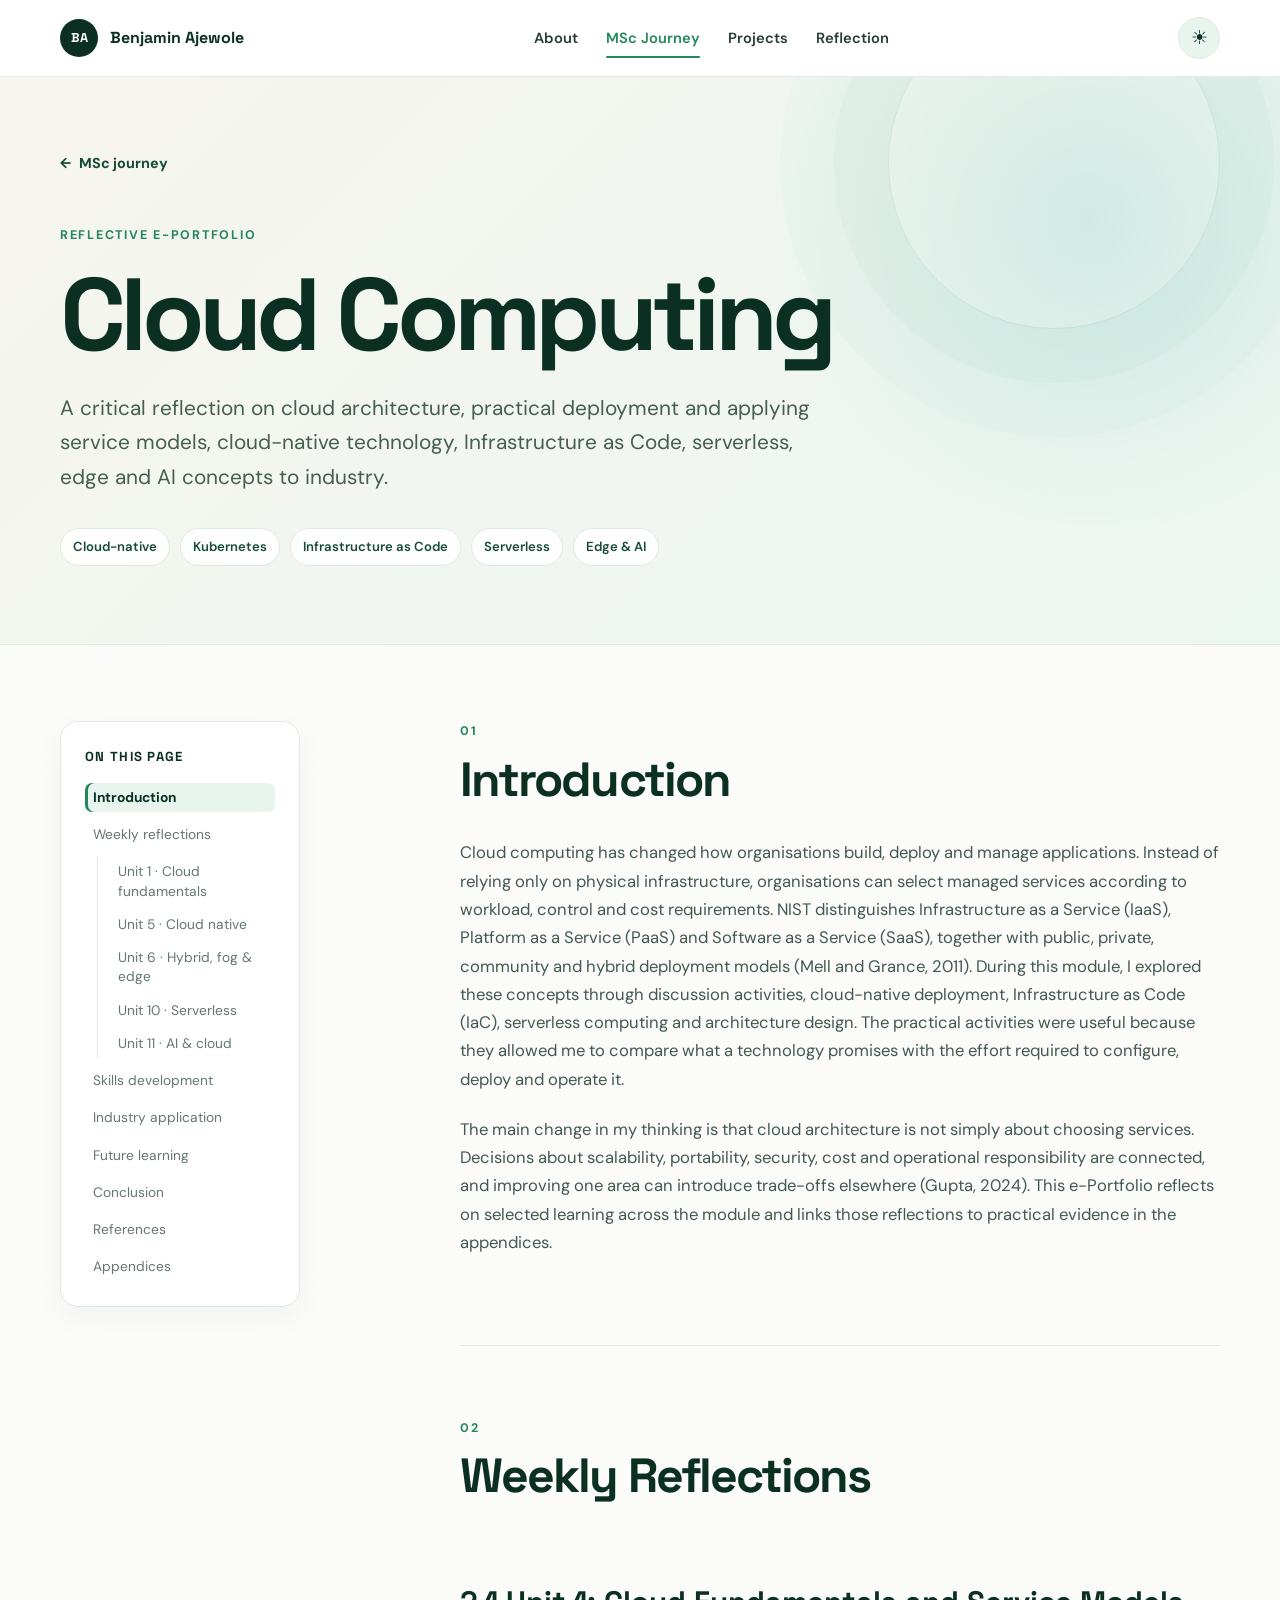
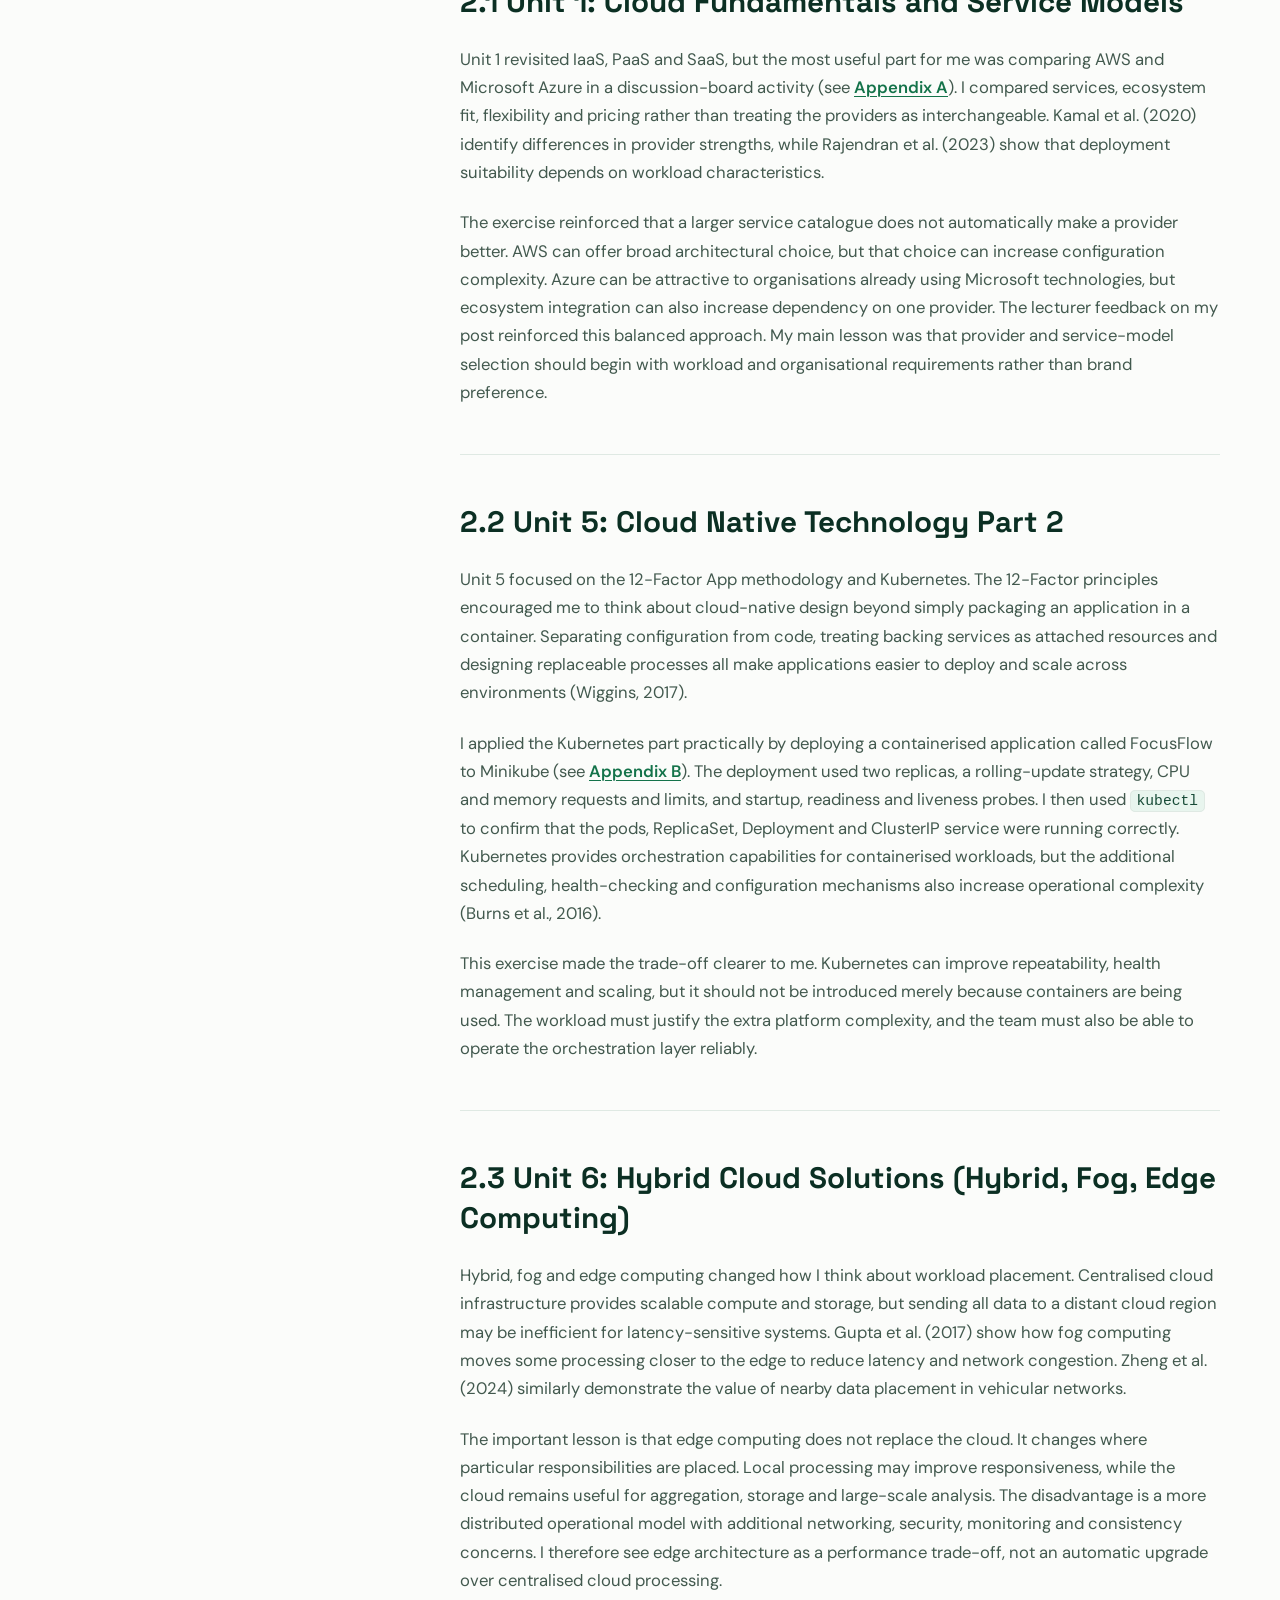
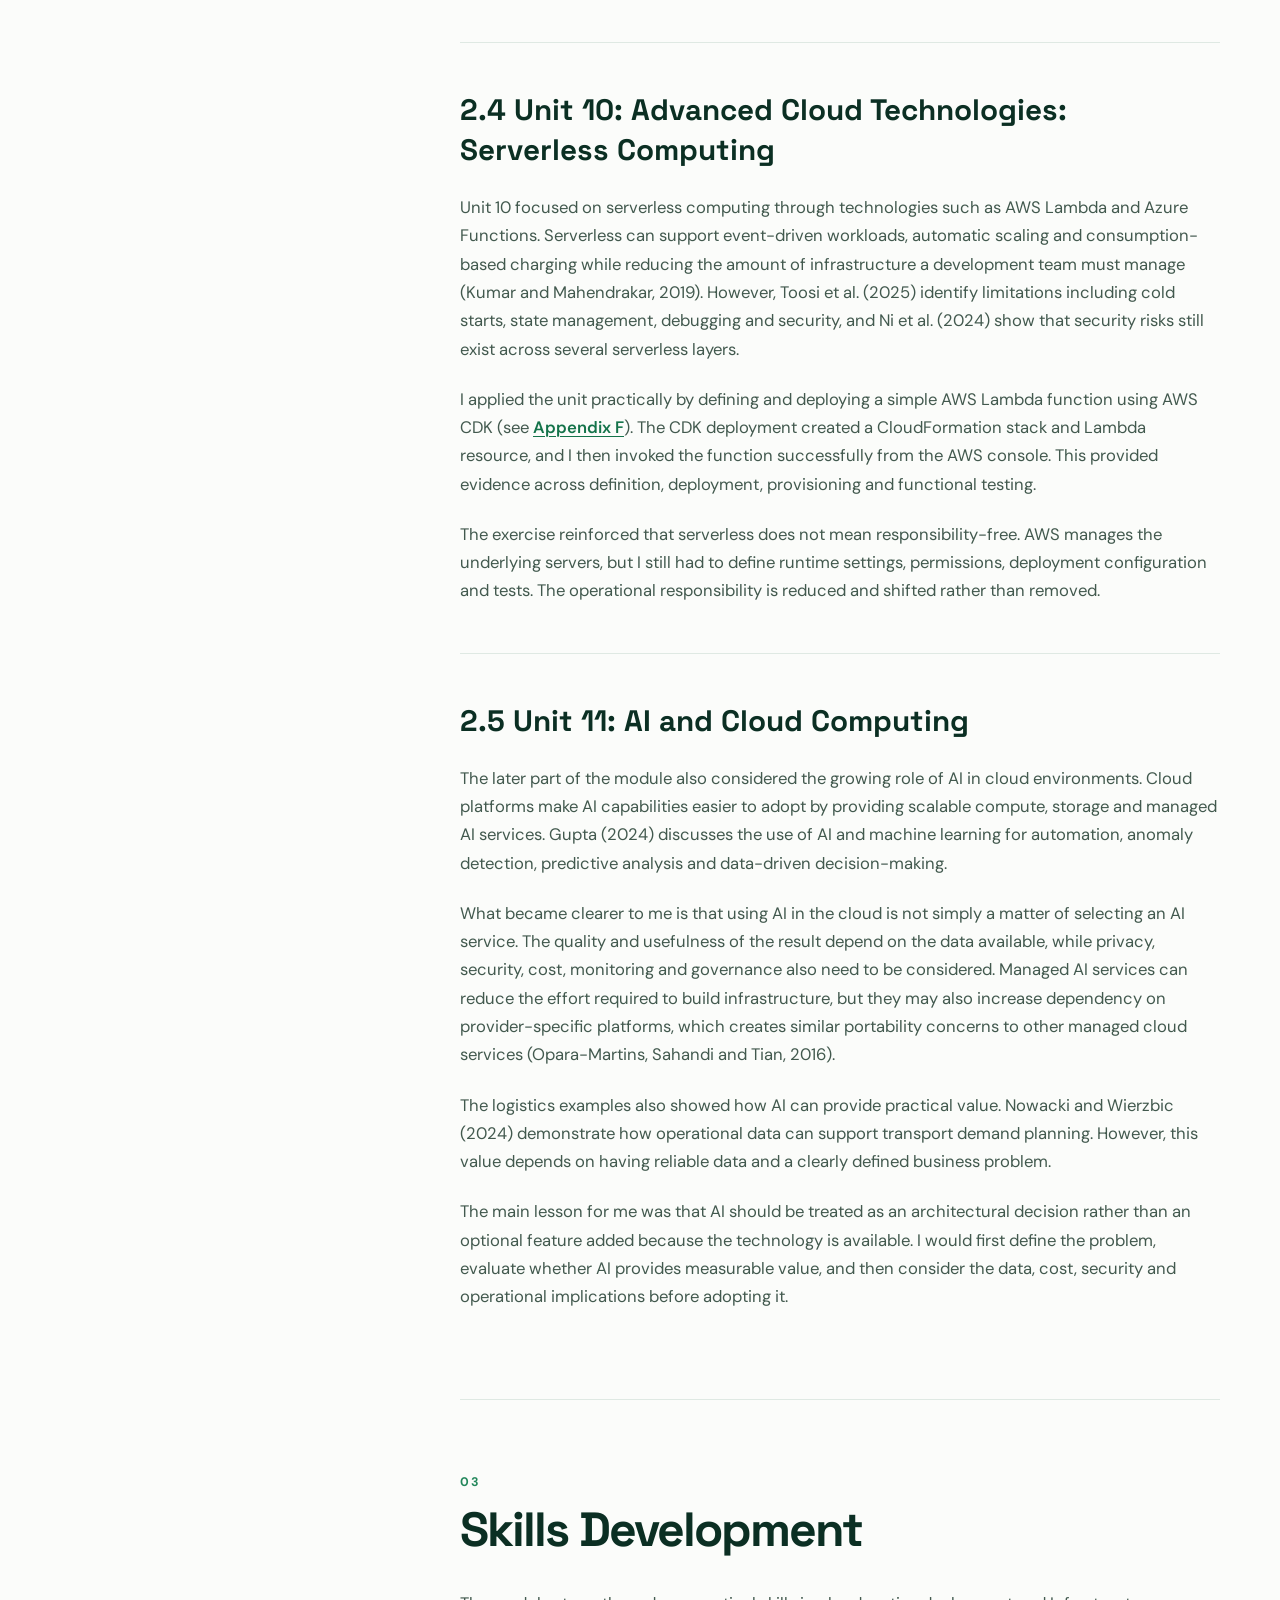
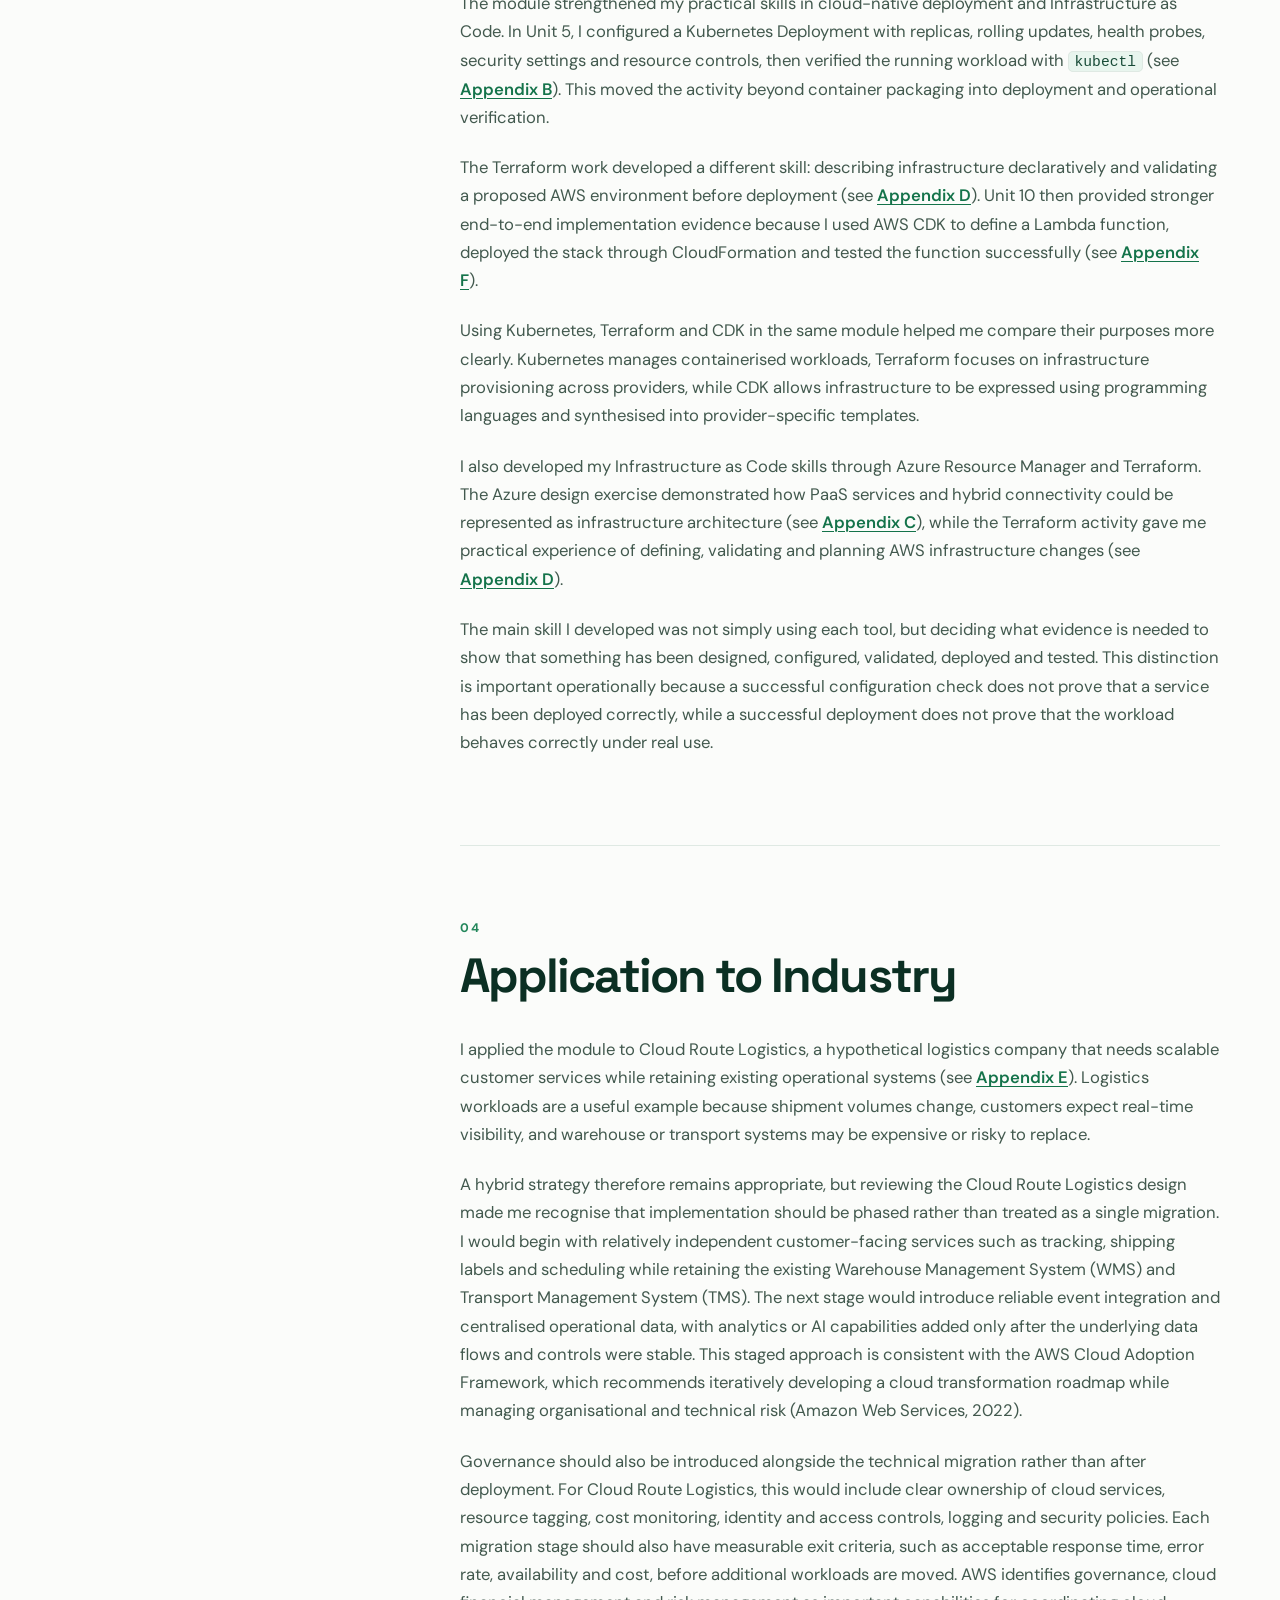
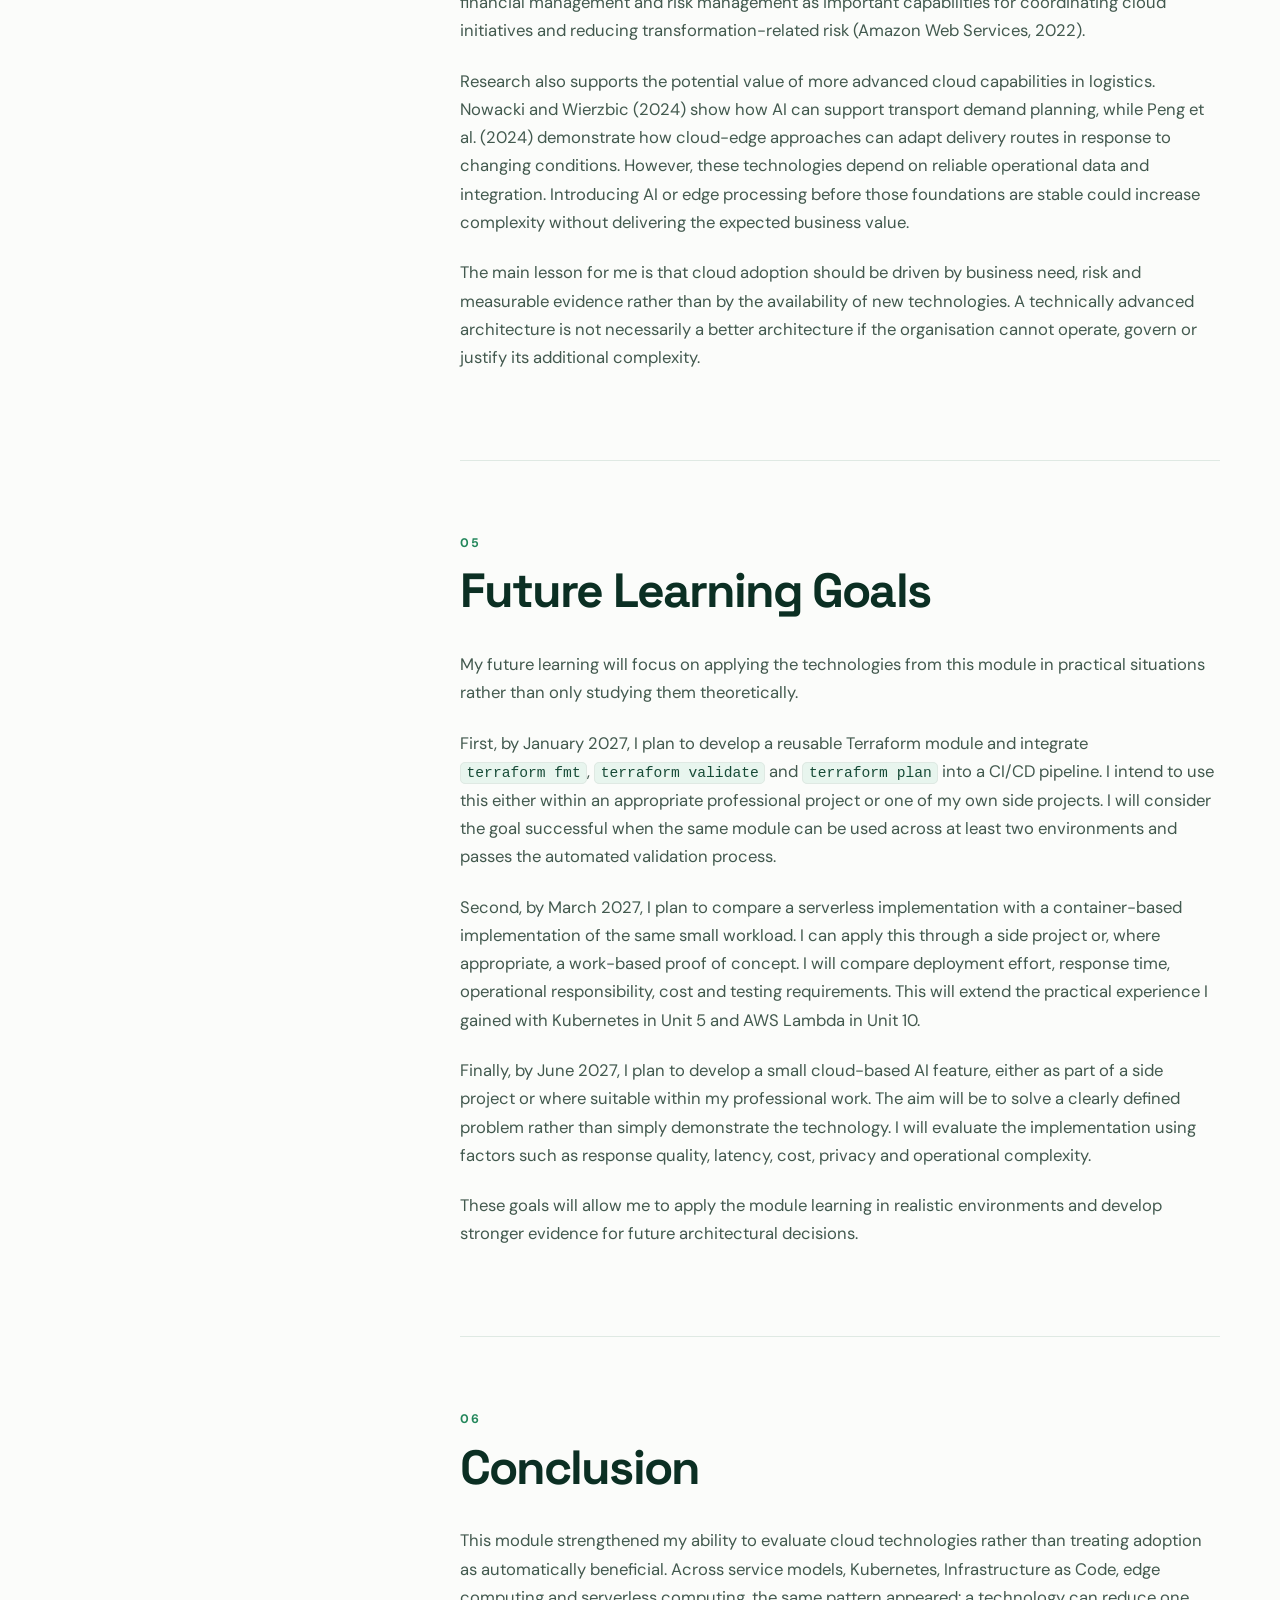
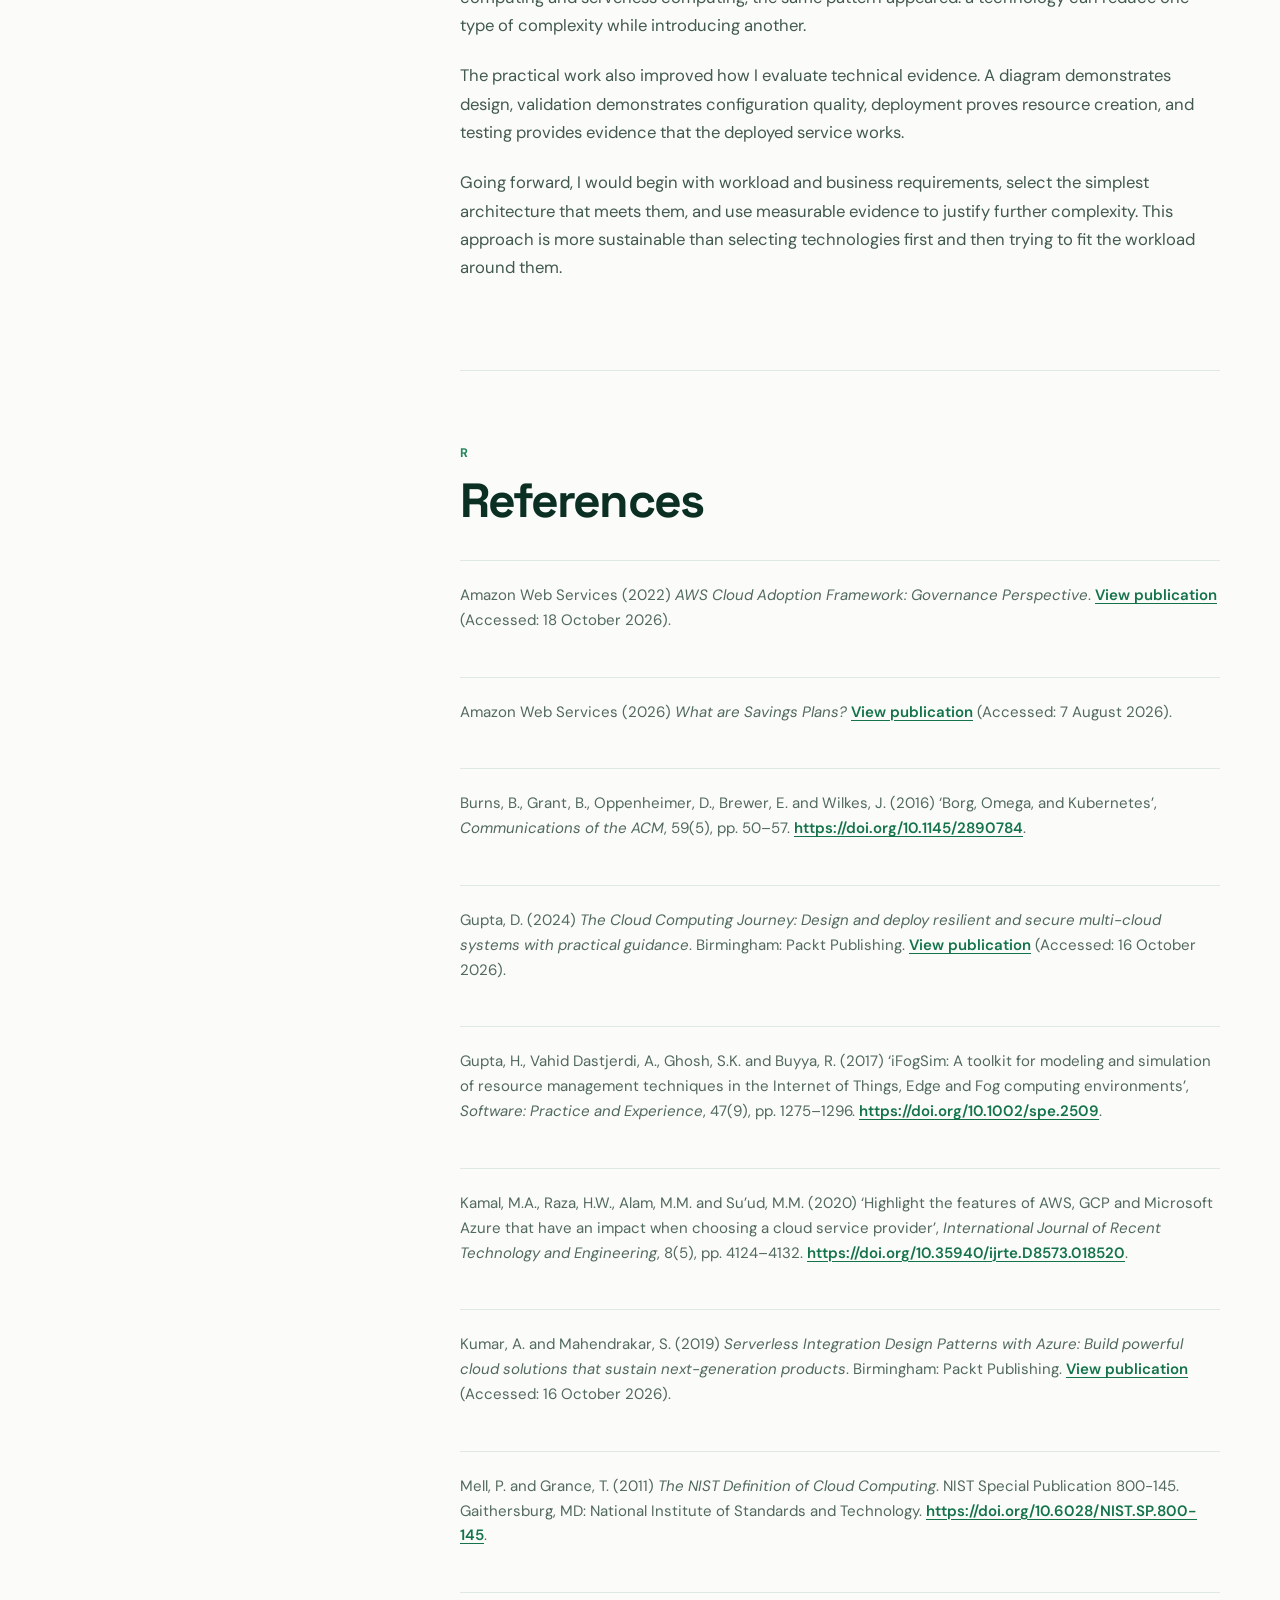
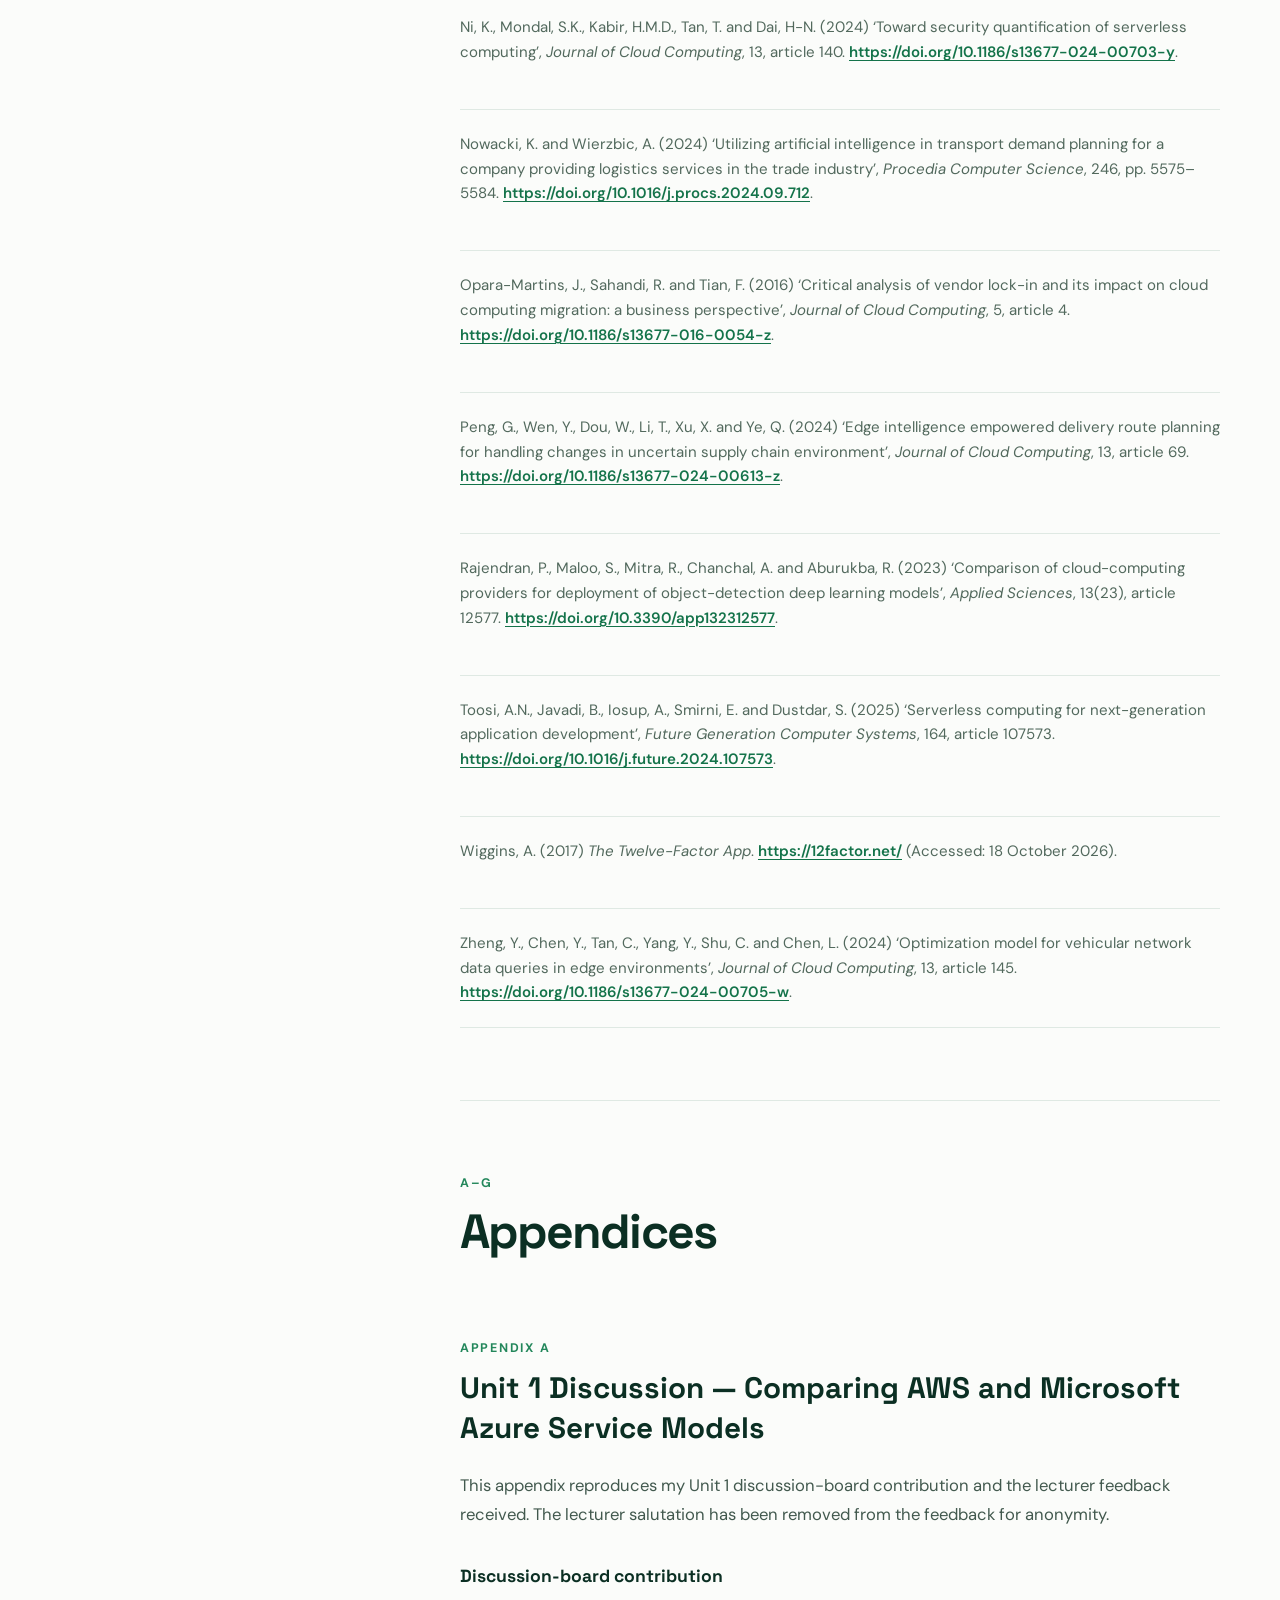
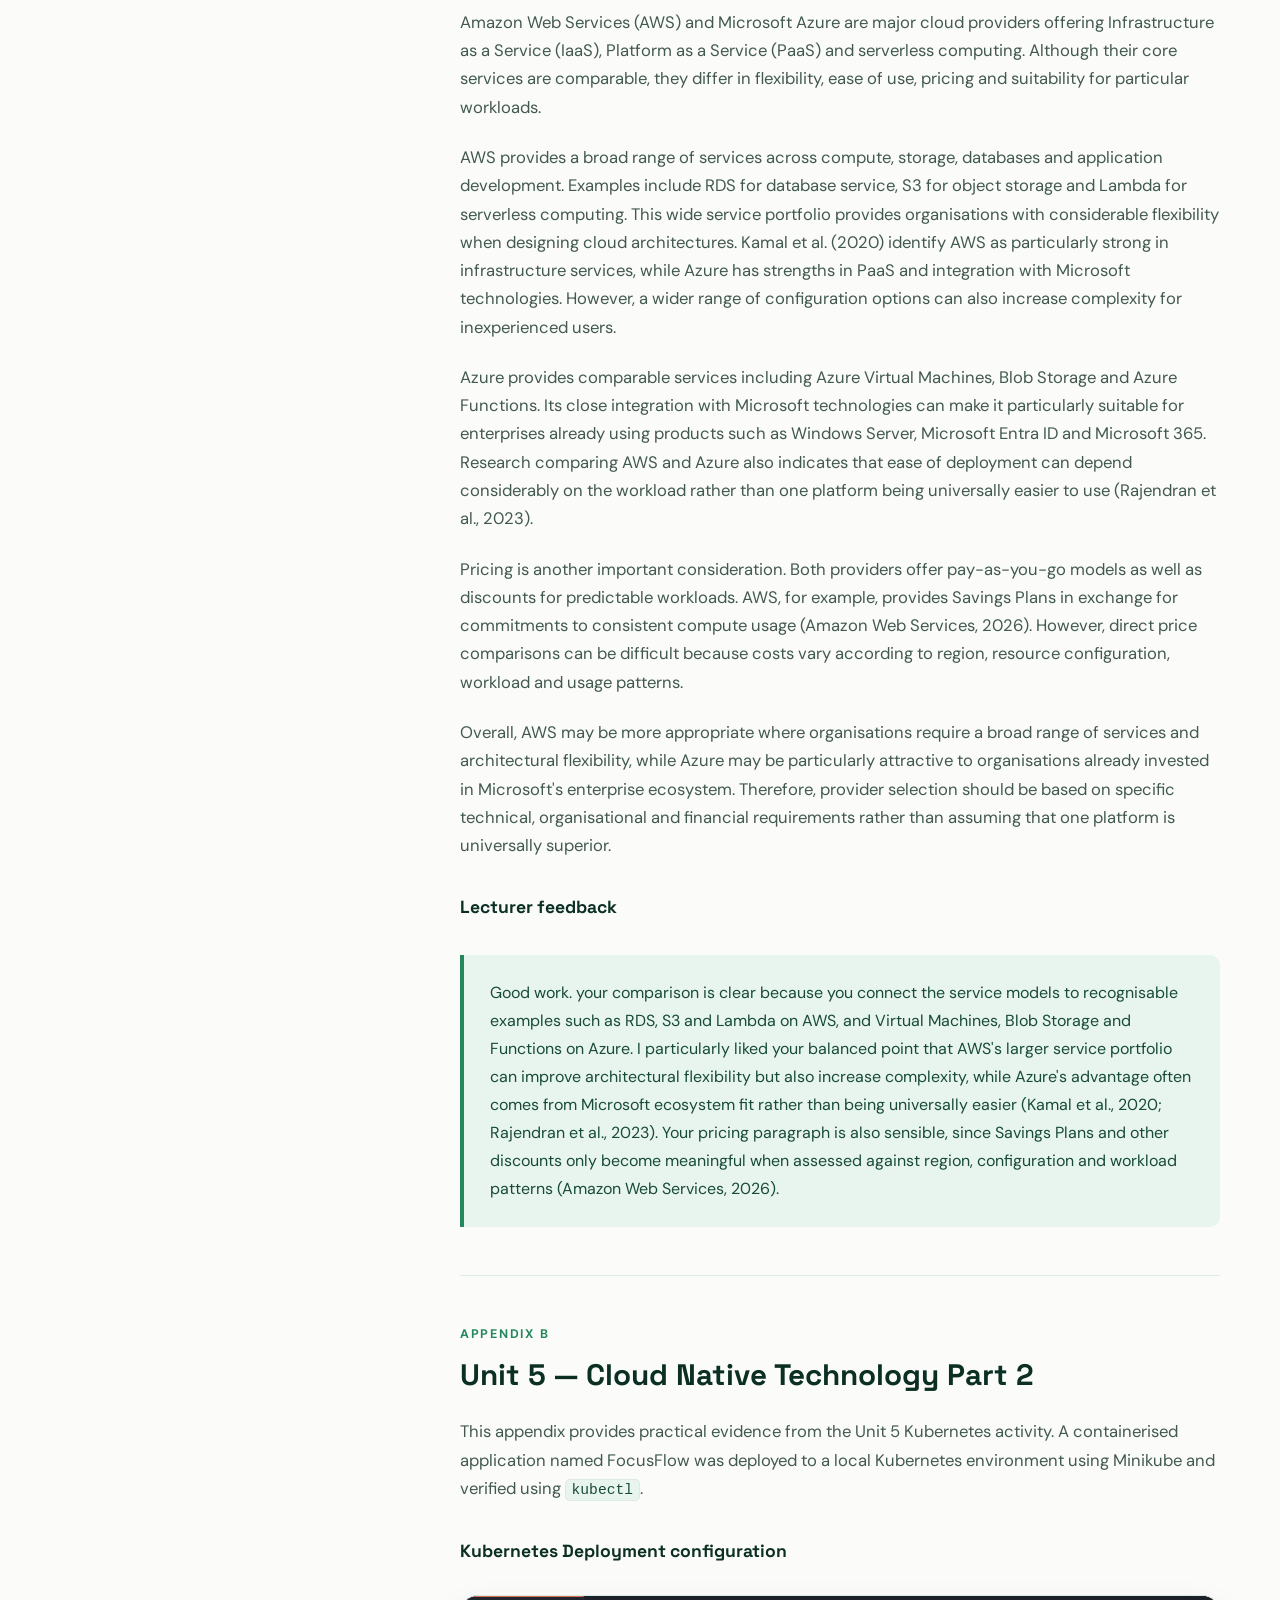
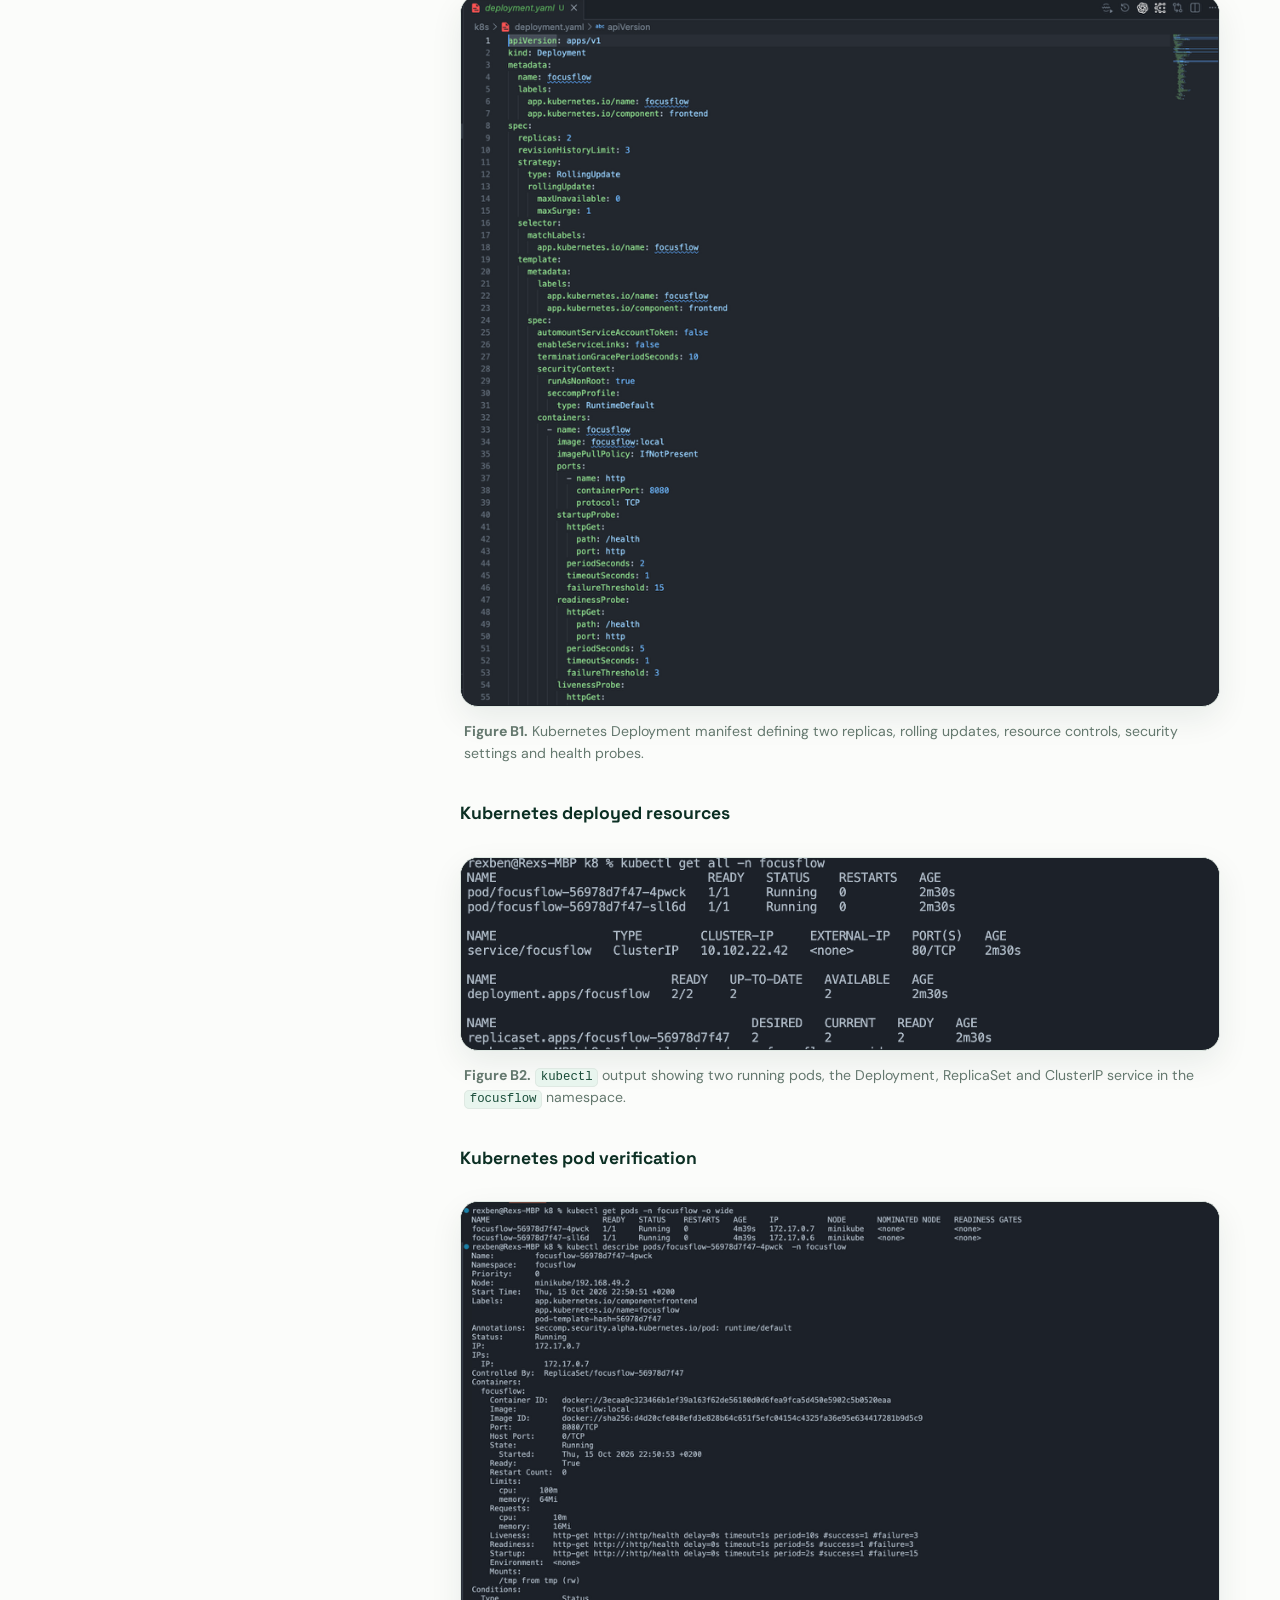
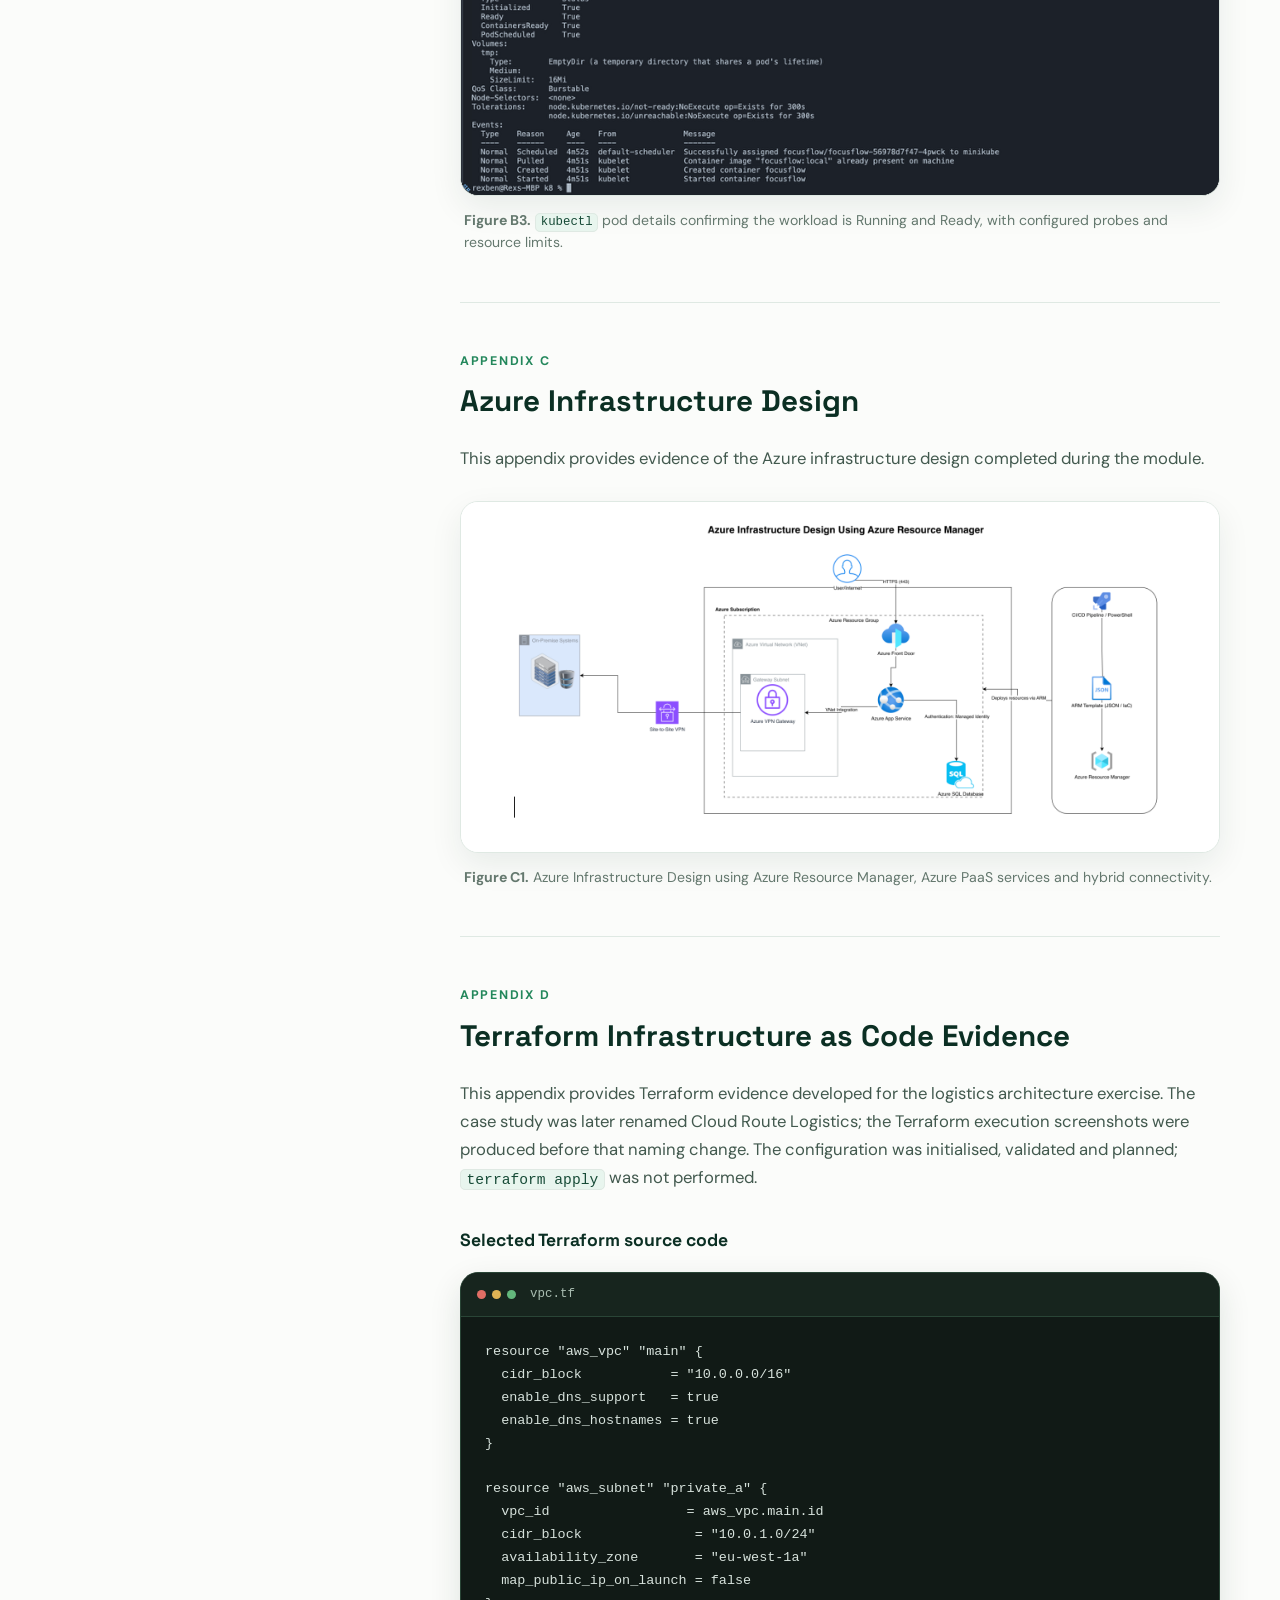
==== commit 40ecdf34: "feat: add more screenshots" ====
--- a/cloud-computing.html
+++ b/cloud-computing.html
@@ -5,7 +5,7 @@
   <meta charset="UTF-8">
   <meta name="viewport" content="width=device-width, initial-scale=1.0">
   <meta name="description"
-    content="Benjamin Ajewole's reflective Cloud Computing e-portfolio, covering cloud service models, edge computing, disaster recovery, serverless systems, AI and industry application.">
+    content="Benjamin Ajewole's reflective Cloud Computing e-portfolio, covering service models, Kubernetes, edge computing, Infrastructure as Code, serverless systems, AI and industry application.">
   <meta name="color-scheme" content="light dark">
   <title>Cloud Computing | Benjamin Ajewole E-Portfolio</title>
   <script>
@@ -54,13 +54,13 @@
         <p class="eyebrow">Reflective e-Portfolio</p>
         <h1>Cloud Computing</h1>
         <p class="article-lead">
-          A critical reflection on cloud architecture, practical skills and applying
-          service models, resilience, serverless, edge and AI concepts to industry.
+          A critical reflection on cloud architecture, practical deployment and applying service models,
+          cloud-native technology, Infrastructure as Code, serverless, edge and AI concepts to industry.
         </p>
         <ul class="hero-tags" aria-label="Topics covered">
-          <li>Cloud architecture</li>
+          <li>Cloud-native</li>
+          <li>Kubernetes</li>
           <li>Infrastructure as Code</li>
-          <li>Resilience</li>
           <li>Serverless</li>
           <li>Edge &amp; AI</li>
         </ul>
@@ -76,11 +76,11 @@
             <li>
               <a href="#weekly-reflections">Weekly reflections</a>
               <ol>
-                <li><a href="#cloud-fundamentals">Week 1 · Cloud fundamentals</a></li>
-                <li><a href="#hybrid-fog-edge">Week 6 · Hybrid, fog &amp; edge</a></li>
-                <li><a href="#disaster-recovery">Week 8 · Disaster recovery</a></li>
-                <li><a href="#serverless-computing">Week 10 · Serverless</a></li>
-                <li><a href="#ai-cloud">Week 11 · AI &amp; cloud</a></li>
+                <li><a href="#cloud-fundamentals">Unit 1 · Cloud fundamentals</a></li>
+                <li><a href="#cloud-native">Unit 5 · Cloud native</a></li>
+                <li><a href="#hybrid-fog-edge">Unit 6 · Hybrid, fog &amp; edge</a></li>
+                <li><a href="#serverless-computing">Unit 10 · Serverless</a></li>
+                <li><a href="#ai-cloud">Unit 11 · AI &amp; cloud</a></li>
               </ol>
             </li>
             <li><a href="#skills-development">Skills development</a></li>
@@ -99,18 +99,19 @@
           <h2>Introduction</h2>
           <p>
             Cloud computing has changed how organisations build, deploy and manage applications. Instead of relying
-            only on physical infrastructure, organisations can use cloud services based on their requirements and pay
-            for the resources they need. During this module, I explored the main cloud service models, including
-            Infrastructure as a Service (IaaS), Platform as a Service (PaaS) and Software as a Service (SaaS), together
-            with public, private and hybrid deployment approaches (Mell and Grance, 2011).
-          </p>
-          <p>
-            The module also reinforced that cloud computing is not only about moving applications to the cloud.
-            Architecture decisions involve security, scalability, cost, resilience and operational responsibility
-            (Gupta, 2024). This e-Portfolio reflects on five areas selected across the module: cloud fundamentals from
-            Unit 1, hybrid and edge computing from Unit 6, disaster recovery from Unit 8, serverless computing from Unit
-            10, and AI in cloud computing from Unit 11. Units 10–12 also introduced emerging directions in cloud
-            computing, particularly serverless and AI-enabled cloud services, which inform my future learning goals.
+            only on physical infrastructure, organisations can select managed services according to workload, control
+            and cost requirements. NIST distinguishes Infrastructure as a Service (IaaS), Platform as a Service (PaaS)
+            and Software as a Service (SaaS), together with public, private, community and hybrid deployment models
+            (Mell and Grance, 2011). During this module, I explored these concepts through discussion activities,
+            cloud-native deployment, Infrastructure as Code (IaC), serverless computing and architecture design. The
+            practical activities were useful because they allowed me to compare what a technology promises with the
+            effort required to configure, deploy and operate it.
+          </p>
+          <p>
+            The main change in my thinking is that cloud architecture is not simply about choosing services. Decisions
+            about scalability, portability, security, cost and operational responsibility are connected, and improving
+            one area can introduce trade-offs elsewhere (Gupta, 2024). This e-Portfolio reflects on selected learning
+            across the module and links those reflections to practical evidence in the appendices.
           </p>
         </section>
 
@@ -119,123 +120,115 @@
           <h2>Weekly Reflections</h2>
 
           <section id="cloud-fundamentals" class="reflection-block">
-            <h3>2.1 Week 1 / Unit 1: Cloud Fundamentals and Service Models</h3>
-            <p>
-              I was already familiar with IaaS, PaaS and SaaS before this module, but Unit 1 helped me think about them
-              more from an architectural and business point of view. Mell and Grance (2011) describe the service models
-              in terms of what is provided by the cloud provider and what remains under the customer’s control. This
-              made the relationship between flexibility and operational responsibility clearer to me.
-            </p>
-            <p>
-              What became more obvious is that more control is not always better. A virtual machine provides flexibility
-              but also requires responsibility for operating system maintenance, patching and configuration, while a
-              managed PaaS service removes some of that work. This was reflected in the Azure infrastructure exercise,
-              where Azure App Service and Azure SQL Database provided a simpler managed approach than building the same
-              solution around virtual machines (see <a href="#appendix-a">Appendix A</a>).
-            </p>
-            <p>
-              The main lesson for me was that the service model should be selected according to the workload and
-              organisational requirements rather than simply choosing the option that provides the most technical
-              control.
+            <h3>2.1 Unit 1: Cloud Fundamentals and Service Models</h3>
+            <p>
+              Unit 1 revisited IaaS, PaaS and SaaS, but the most useful part for me was comparing AWS and Microsoft Azure
+              in a discussion-board activity (see <a href="#appendix-a">Appendix A</a>). I compared services, ecosystem
+              fit, flexibility and pricing rather than treating the providers as interchangeable. Kamal et al. (2020)
+              identify differences in provider strengths, while Rajendran et al. (2023) show that deployment suitability
+              depends on workload characteristics.
+            </p>
+            <p>
+              The exercise reinforced that a larger service catalogue does not automatically make a provider better.
+              AWS can offer broad architectural choice, but that choice can increase configuration complexity. Azure
+              can be attractive to organisations already using Microsoft technologies, but ecosystem integration can
+              also increase dependency on one provider. The lecturer feedback on my post reinforced this balanced
+              approach. My main lesson was that provider and service-model selection should begin with workload and
+              organisational requirements rather than brand preference.
+            </p>
+          </section>
+
+          <section id="cloud-native" class="reflection-block">
+            <h3>2.2 Unit 5: Cloud Native Technology Part 2</h3>
+            <p>
+              Unit 5 focused on the 12-Factor App methodology and Kubernetes. The 12-Factor principles encouraged me to
+              think about cloud-native design beyond simply packaging an application in a container. Separating
+              configuration from code, treating backing services as attached resources and designing replaceable
+              processes all make applications easier to deploy and scale across environments (Wiggins, 2017).
+            </p>
+            <p>
+              I applied the Kubernetes part practically by deploying a containerised application called FocusFlow to
+              Minikube (see <a href="#appendix-b">Appendix B</a>). The deployment used two replicas, a rolling-update
+              strategy, CPU and memory requests and limits, and startup, readiness and liveness probes. I then used
+              <code class="inline-code">kubectl</code> to confirm that the pods, ReplicaSet, Deployment and ClusterIP
+              service were running correctly. Kubernetes provides orchestration capabilities for containerised
+              workloads, but the additional scheduling, health-checking and configuration mechanisms also increase
+              operational complexity (Burns et al., 2016).
+            </p>
+            <p>
+              This exercise made the trade-off clearer to me. Kubernetes can improve repeatability, health management
+              and scaling, but it should not be introduced merely because containers are being used. The workload must
+              justify the extra platform complexity, and the team must also be able to operate the orchestration layer
+              reliably.
             </p>
           </section>
 
           <section id="hybrid-fog-edge" class="reflection-block">
-            <h3>2.2 Week 6 / Unit 6: Hybrid, Fog and Edge Computing</h3>
-            <p>
-              The discussion on hybrid, fog and edge computing helped me think more carefully about where workloads and
-              data should be processed. I previously viewed cloud computing mainly around centralised cloud
-              infrastructure, but some applications need faster responses or generate enough data that sending
-              everything to a distant cloud service is inefficient.
-            </p>
-            <p>
-              Gupta et al. (2017) explain that fog computing extends cloud services towards the edge of the network and
-              can reduce latency and network congestion. Zheng et al. (2024) demonstrate a similar idea in vehicular
-              networks, where frequently requested data is cached on nearby edge nodes to reduce retrieval latency.
-              Their design also stores popular data across two nodes, which helps reduce the risk of a single point of
-              failure.
-            </p>
-            <p>
-              What I found important is that edge computing does not replace the cloud. Both can work together.
-              Time-sensitive processing can happen closer to users or devices, while the cloud can provide larger-scale
-              storage and processing. However, distributing workloads also increases complexity around networking,
-              security, monitoring and data consistency. This made me see edge and hybrid architecture as a trade-off
-              between performance and operational complexity rather than simply a way of making systems faster.
-            </p>
-          </section>
-
-          <section id="disaster-recovery" class="reflection-block">
-            <h3>2.3 Week 8 / Unit 8: Disaster Recovery and Business Continuity</h3>
-            <p>
-              The topic of disaster recovery and business continuity made me think beyond simply keeping a system highly
-              available. A system may tolerate individual component failures and still require a recovery plan for
-              larger incidents such as data corruption, regional outages or major infrastructure failure.
-            </p>
-            <p>
-              Gupta (2024) discusses backups, replication, failover and recovery testing as important parts of disaster
-              recovery planning. What stood out to me was the importance of testing the recovery process rather than
-              assuming that backups or redundant infrastructure will work when needed. Having a backup is different from
-              knowing that it can actually be restored.
-            </p>
-            <p>
-              This became more practical when I designed a disaster recovery plan during the module. The exercise
-              required me to consider backup, failover and recovery requirements instead of treating availability and
-              recoverability as the same thing. However, because I did not perform and record a live recovery or
-              failover
-              test, I view this as a DR design exercise rather than a validated recovery implementation.
-            </p>
-            <p>
-              It showed me that recovery objectives should influence architecture before deployment and that a recovery
-              strategy should eventually be tested against measurable RTO and RPO targets.
+            <h3>2.3 Unit 6: Hybrid Cloud Solutions (Hybrid, Fog, Edge Computing)</h3>
+            <p>
+              Hybrid, fog and edge computing changed how I think about workload placement. Centralised cloud
+              infrastructure provides scalable compute and storage, but sending all data to a distant cloud region may
+              be inefficient for latency-sensitive systems. Gupta et al. (2017) show how fog computing moves some
+              processing closer to the edge to reduce latency and network congestion. Zheng et al. (2024) similarly
+              demonstrate the value of nearby data placement in vehicular networks.
+            </p>
+            <p>
+              The important lesson is that edge computing does not replace the cloud. It changes where particular
+              responsibilities are placed. Local processing may improve responsiveness, while the cloud remains useful
+              for aggregation, storage and large-scale analysis. The disadvantage is a more distributed operational
+              model with additional networking, security, monitoring and consistency concerns. I therefore see edge
+              architecture as a performance trade-off, not an automatic upgrade over centralised cloud processing.
             </p>
           </section>
 
           <section id="serverless-computing" class="reflection-block">
-            <h3>2.4 Week 10 / Unit 10: Serverless Computing</h3>
-            <p>
-              I was already familiar with serverless computing before this module, particularly the idea of running code
-              without managing the underlying servers. The module helped me look at it more critically and consider when
-              it is appropriate rather than focusing only on convenience.
-            </p>
-            <p>
-              Kumar and Mahendrakar (2019) describe benefits such as event-driven execution, consumption-based pricing
-              and automatic scaling. These characteristics are useful where workloads are unpredictable or functions
-              only need to run when an event occurs. Toosi et al. (2025) also identify scalability, reduced
-              infrastructure management and faster application development as benefits of the serverless model.
-            </p>
-            <p>
-              The limitations are equally important. Toosi et al. (2025) highlight challenges such as cold starts, state
-              management, debugging, resource management, security and compliance. Ni et al. (2024) focus specifically
-              on security and show that serverless risks can exist across the cloud, container infrastructure,
-              serverless
-              and access layers. Kumar and Mahendrakar (2019) also discuss vendor-specific resources and cross-platform
-              monitoring as disadvantages.
-            </p>
-            <p>
-              The main lesson for me was that serverless reduces some operational responsibilities, but it does not
-              remove architectural responsibility. Security, monitoring, performance, cost and provider dependency still
-              need to be considered before deciding that serverless is the right approach.
+            <h3>2.4 Unit 10: Advanced Cloud Technologies: Serverless Computing</h3>
+            <p>
+              Unit 10 focused on serverless computing through technologies such as AWS Lambda and Azure Functions.
+              Serverless can support event-driven workloads, automatic scaling and consumption-based charging while
+              reducing the amount of infrastructure a development team must manage (Kumar and Mahendrakar, 2019).
+              However, Toosi et al. (2025) identify limitations including cold starts, state management, debugging and
+              security, and Ni et al. (2024) show that security risks still exist across several serverless layers.
+            </p>
+            <p>
+              I applied the unit practically by defining and deploying a simple AWS Lambda function using AWS CDK (see
+              <a href="#appendix-f">Appendix F</a>). The CDK deployment created a CloudFormation stack and Lambda
+              resource, and I then invoked the function successfully from the AWS console. This provided evidence across
+              definition, deployment, provisioning and functional testing.
+            </p>
+            <p>
+              The exercise reinforced that serverless does not mean responsibility-free. AWS manages the underlying
+              servers, but I still had to define runtime settings, permissions, deployment configuration and tests. The
+              operational responsibility is reduced and shifted rather than removed.
             </p>
           </section>
 
           <section id="ai-cloud" class="reflection-block">
-            <h3>2.5 Week 11 / Unit 11: AI and Cloud Computing</h3>
-            <p>
-              The topic of AI and cloud computing showed how cloud platforms can make AI services easier to adopt by
-              providing scalable computing, storage and managed services. Gupta (2024) discusses the use of AI and
-              machine learning in areas such as automation, anomaly detection, predictive analysis and data-driven
-              decision-making.
-            </p>
-            <p>
-              What I found useful was seeing AI as part of a wider cloud architecture rather than as a separate feature.
-              An AI capability still depends on data, storage, security, monitoring and suitable compute resources.
-              Cloud platforms can reduce the effort required to build some of these components from scratch.
-            </p>
-            <p>
-              However, managed AI services should not automatically be added to a solution simply because they are
-              available. The quality of the output depends heavily on the data, while privacy, cost, governance and
-              provider dependency also need to be considered. For me, AI should solve a clear business problem and
-              provide enough value to justify the additional complexity.
+            <h3>2.5 Unit 11: AI and Cloud Computing</h3>
+            <p>
+              The later part of the module also considered the growing role of AI in cloud environments. Cloud platforms
+              make AI capabilities easier to adopt by providing scalable compute, storage and managed AI services. Gupta
+              (2024) discusses the use of AI and machine learning for automation, anomaly detection, predictive analysis
+              and data-driven decision-making.
+            </p>
+            <p>
+              What became clearer to me is that using AI in the cloud is not simply a matter of selecting an AI service.
+              The quality and usefulness of the result depend on the data available, while privacy, security, cost,
+              monitoring and governance also need to be considered. Managed AI services can reduce the effort required
+              to build infrastructure, but they may also increase dependency on provider-specific platforms, which
+              creates similar portability concerns to other managed cloud services (Opara-Martins, Sahandi and Tian,
+              2016).
+            </p>
+            <p>
+              The logistics examples also showed how AI can provide practical value. Nowacki and Wierzbic (2024)
+              demonstrate how operational data can support transport demand planning. However, this value depends on
+              having reliable data and a clearly defined business problem.
+            </p>
+            <p>
+              The main lesson for me was that AI should be treated as an architectural decision rather than an optional
+              feature added because the technology is available. I would first define the problem, evaluate whether AI
+              provides measurable value, and then consider the data, cost, security and operational implications before
+              adopting it.
             </p>
           </section>
         </section>
@@ -244,44 +237,37 @@
           <p class="section-number">03</p>
           <h2>Skills Development</h2>
           <p>
-            The practical activities allowed me to apply cloud concepts rather than only discuss them theoretically.
-            Although I already had professional cloud experience, the exercises helped me evaluate architecture choices
-            more systematically.
-          </p>
-          <p>
-            One area I developed further was Infrastructure as Code. During the module, I worked with Azure Resource
-            Manager (ARM) and later used Terraform when developing the BenLogistics solution. The Azure exercise showed
-            how resources such as App Service, Azure SQL Database and networking components can be defined as code
-            rather
-            than created manually (see <a href="#appendix-a">Appendix A</a>). My Terraform work allowed me to apply the
-            same principle to an AWS-based architecture. The configuration was initialised, validated and planned
-            successfully, providing evidence that the Infrastructure as Code definition was syntactically valid and that
-            Terraform could resolve the proposed AWS resources (see <a href="#appendix-b">Appendix B</a>). I did not run
-            <code class="inline-code">terraform apply</code>, so I treat this as configuration and pre-deployment
-            validation rather than evidence of a live deployment.
-          </p>
-          <p>
-            Using both made me compare the frameworks rather than treating Infrastructure as Code as one approach. ARM
-            was suitable for the Azure exercise because it integrates directly with Azure resources, while Terraform
-            provided the advantage of supporting multiple cloud providers. However, using Terraform does not
-            automatically make an architecture portable. If an application depends heavily on provider-specific
-            services, moving it can still require significant redesign. Opara-Martins, Sahandi and Tian (2016) identify
-            interoperability and portability as important factors in cloud vendor lock-in.
-          </p>
-          <p>
-            CloudFormation is another option for BenLogistics because it integrates closely with AWS, but this also
-            makes
-            it provider-specific. Regvart, Vlahović and Balković (2026) compare Terraform, Pulumi and AWS CloudFormation
-            and identify differences in deployment performance and maintainability. This reinforced that the IaC tool
-            should be selected according to the environment and requirements rather than assuming one tool is always
-            better.
-          </p>
-          <p>
-            The disaster recovery design exercise also developed my practical understanding of resilience by requiring
-            me to consider failure scenarios, backups, failover and recovery objectives rather than only normal system
-            operation. Overall, the module strengthened how I compare cloud options based on cost, portability,
-            security,
-            resilience and operational effort.
+            The module strengthened my practical skills in cloud-native deployment and Infrastructure as Code. In Unit
+            5, I configured a Kubernetes Deployment with replicas, rolling updates, health probes, security settings and
+            resource controls, then verified the running workload with <code class="inline-code">kubectl</code> (see
+            <a href="#appendix-b">Appendix B</a>). This moved the activity beyond container packaging into deployment
+            and operational verification.
+          </p>
+          <p>
+            The Terraform work developed a different skill: describing infrastructure declaratively and validating a
+            proposed AWS environment before deployment (see <a href="#appendix-d">Appendix D</a>). Unit 10 then
+            provided stronger end-to-end implementation evidence because I used AWS CDK to define a Lambda function,
+            deployed the stack through CloudFormation and tested the function successfully (see
+            <a href="#appendix-f">Appendix F</a>).
+          </p>
+          <p>
+            Using Kubernetes, Terraform and CDK in the same module helped me compare their purposes more clearly.
+            Kubernetes manages containerised workloads, Terraform focuses on infrastructure provisioning across
+            providers, while CDK allows infrastructure to be expressed using programming languages and synthesised into
+            provider-specific templates.
+          </p>
+          <p>
+            I also developed my Infrastructure as Code skills through Azure Resource Manager and Terraform. The Azure
+            design exercise demonstrated how PaaS services and hybrid connectivity could be represented as
+            infrastructure architecture (see <a href="#appendix-c">Appendix C</a>), while the Terraform activity gave
+            me practical experience of defining, validating and planning AWS infrastructure changes (see
+            <a href="#appendix-d">Appendix D</a>).
+          </p>
+          <p>
+            The main skill I developed was not simply using each tool, but deciding what evidence is needed to show that
+            something has been designed, configured, validated, deployed and tested. This distinction is important
+            operationally because a successful configuration check does not prove that a service has been deployed
+            correctly, while a successful deployment does not prove that the workload behaves correctly under real use.
           </p>
         </section>
 
@@ -289,45 +275,42 @@
           <p class="section-number">04</p>
           <h2>Application to Industry</h2>
           <p>
-            The logistics industry shows where cloud computing can provide practical value because logistics systems
-            deal with changing demand, real-time information and large amounts of operational data. During the module, I
-            applied these ideas to BenLogistics, a hypothetical logistics company that needed improved scalability,
-            delivery visibility, automation and cost control. The proposed architecture is included in
-            <a href="#appendix-c">Appendix C</a>.
-          </p>
-          <p>
-            A cloud-based solution can support services such as shipping labels, delivery tracking and delivery
-            scheduling. Scalability is particularly relevant because demand can change significantly during seasonal
-            peaks. Instead of maintaining enough infrastructure for the highest expected demand throughout the year,
-            cloud resources can scale according to workload.
-          </p>
-          <p>
-            However, I do not think every existing logistics system should automatically be moved to the cloud. A
-            company
-            may already depend on transport management or warehouse management systems that are expensive or risky to
-            replace immediately. A hybrid approach can allow those systems to remain on-premises while newer
-            customer-facing services and data capabilities are introduced in the cloud. The trade-off is additional
-            integration, networking, security and monitoring requirements.
-          </p>
-          <p>
-            AI also has practical applications in logistics. Nowacki and Wierzbic (2024) examine AI for transport demand
-            planning in a logistics organisation, showing how operational data can support planning decisions. This is
-            relevant to BenLogistics because historical shipment and demand data could be used for forecasting rather
-            than relying only on static planning.
-          </p>
-          <p>
-            Edge computing may provide value where decisions depend on current road or vehicle information. Peng et al.
-            (2024) demonstrate a cloud-edge approach in which edge devices monitor changing road conditions and the
-            cloud
-            supports dynamic delivery route adjustment. This shows a practical use of edge computing in logistics,
-            although the latency benefit must still be balanced against the added complexity of distributed
-            infrastructure.
-          </p>
-          <p>
-            The main point I took from applying the module to logistics is that cloud adoption should start with the
-            business problem. Scalability, managed services, serverless technologies, AI and edge computing can provide
-            value, but using more cloud services does not automatically produce a better architecture. The benefits need
-            to be balanced against migration risk, security, cost, resilience and operational complexity.
+            I applied the module to Cloud Route Logistics, a hypothetical logistics company that needs scalable customer
+            services while retaining existing operational systems (see <a href="#appendix-e">Appendix E</a>). Logistics
+            workloads are a useful example because shipment volumes change, customers expect real-time visibility, and
+            warehouse or transport systems may be expensive or risky to replace.
+          </p>
+          <p>
+            A hybrid strategy therefore remains appropriate, but reviewing the Cloud Route Logistics design made me
+            recognise that implementation should be phased rather than treated as a single migration. I would begin with
+            relatively independent customer-facing services such as tracking, shipping labels and scheduling while
+            retaining the existing Warehouse Management System (WMS) and Transport Management System (TMS). The next
+            stage would introduce reliable event integration and centralised operational data, with analytics or AI
+            capabilities added only after the underlying data flows and controls were stable. This staged approach is
+            consistent with the AWS Cloud Adoption Framework, which recommends iteratively developing a cloud
+            transformation roadmap while managing organisational and technical risk (Amazon Web Services, 2022).
+          </p>
+          <p>
+            Governance should also be introduced alongside the technical migration rather than after deployment. For
+            Cloud Route Logistics, this would include clear ownership of cloud services, resource tagging, cost
+            monitoring, identity and access controls, logging and security policies. Each migration stage should also
+            have measurable exit criteria, such as acceptable response time, error rate, availability and cost, before
+            additional workloads are moved. AWS identifies governance, cloud financial management and risk management
+            as important capabilities for coordinating cloud initiatives and reducing transformation-related risk
+            (Amazon Web Services, 2022).
+          </p>
+          <p>
+            Research also supports the potential value of more advanced cloud capabilities in logistics. Nowacki and
+            Wierzbic (2024) show how AI can support transport demand planning, while Peng et al. (2024) demonstrate how
+            cloud-edge approaches can adapt delivery routes in response to changing conditions. However, these
+            technologies depend on reliable operational data and integration. Introducing AI or edge processing before
+            those foundations are stable could increase complexity without delivering the expected business value.
+          </p>
+          <p>
+            The main lesson for me is that cloud adoption should be driven by business need, risk and measurable
+            evidence rather than by the availability of new technologies. A technically advanced architecture is not
+            necessarily a better architecture if the organisation cannot operate, govern or justify its additional
+            complexity.
           </p>
         </section>
 
@@ -335,31 +318,32 @@
           <p class="section-number">05</p>
           <h2>Future Learning Goals</h2>
           <p>
-            My future development will focus on three measurable areas.
-          </p>
-          <p>
-            First, by January 2027, I plan to develop a reusable Terraform module for a small cloud environment and
-            integrate <code class="inline-code">terraform fmt</code>, <code class="inline-code">validate</code> and
-            <code class="inline-code">plan</code> checks into a CI/CD pipeline. I will consider this successful when the
-            module can be reused across at least two environments with the validation pipeline completing successfully.
-          </p>
-          <p>
-            Second, by March 2027, I plan to build and test a small multi-region disaster recovery prototype. I will
-            define an RTO of less than 30 minutes and an RPO of less than 5 minutes, perform a documented recovery or
-            failover test, and compare the observed recovery results with these targets. This builds directly on the
-            disaster recovery design work completed during Unit 8.
-          </p>
-          <p>
-            Finally, by June 2027, I plan to build small serverless, managed PaaS and edge-oriented prototypes and
-            compare
-            them using performance, cost, security and operational complexity. Serverless computing, discussed in Unit
-            10, still presents challenges around cold starts, state, debugging and security (Toosi et al., 2025), while
-            the later units also demonstrated the growing importance of AI-enabled cloud services. My aim is to document
-            when each architectural approach provides sufficient benefit to justify its additional complexity.
-          </p>
-          <p>
-            These goals will allow me to move from understanding cloud technologies individually towards evaluating them
-            using measurable architectural and operational requirements.
+            My future learning will focus on applying the technologies from this module in practical situations rather
+            than only studying them theoretically.
+          </p>
+          <p>
+            First, by January 2027, I plan to develop a reusable Terraform module and integrate
+            <code class="inline-code">terraform fmt</code>, <code class="inline-code">terraform validate</code> and
+            <code class="inline-code">terraform plan</code> into a CI/CD pipeline. I intend to use this either within an
+            appropriate professional project or one of my own side projects. I will consider the goal successful when
+            the same module can be used across at least two environments and passes the automated validation process.
+          </p>
+          <p>
+            Second, by March 2027, I plan to compare a serverless implementation with a container-based implementation of
+            the same small workload. I can apply this through a side project or, where appropriate, a work-based proof of
+            concept. I will compare deployment effort, response time, operational responsibility, cost and testing
+            requirements. This will extend the practical experience I gained with Kubernetes in Unit 5 and AWS Lambda in
+            Unit 10.
+          </p>
+          <p>
+            Finally, by June 2027, I plan to develop a small cloud-based AI feature, either as part of a side project or
+            where suitable within my professional work. The aim will be to solve a clearly defined problem rather than
+            simply demonstrate the technology. I will evaluate the implementation using factors such as response
+            quality, latency, cost, privacy and operational complexity.
+          </p>
+          <p>
+            These goals will allow me to apply the module learning in realistic environments and develop stronger
+            evidence for future architectural decisions.
           </p>
         </section>
 
@@ -367,20 +351,20 @@
           <p class="section-number">06</p>
           <h2>Conclusion</h2>
           <p>
-            Overall, this module strengthened how I approach cloud architecture. It encouraged me to move beyond
-            individual services and consider the trade-offs created by each architectural decision.
-          </p>
-          <p>
-            One of the most important lessons for me is that reducing operational responsibility often shifts
-            responsibility rather than removing it. PaaS and serverless reduce infrastructure management but can
-            increase provider dependency. Hybrid and edge architectures can improve control or responsiveness but
-            introduce additional operational complexity. Infrastructure as Code improves consistency, but using a
-            portable tool does not automatically make the architecture portable.
-          </p>
-          <p>
-            Going forward, I would start with workload and business requirements, identify the required control,
-            resilience and performance, and choose the simplest architecture that meets them. This is the main change in
-            how I now evaluate cloud solutions.
+            This module strengthened my ability to evaluate cloud technologies rather than treating adoption as
+            automatically beneficial. Across service models, Kubernetes, Infrastructure as Code, edge computing and
+            serverless computing, the same pattern appeared: a technology can reduce one type of complexity while
+            introducing another.
+          </p>
+          <p>
+            The practical work also improved how I evaluate technical evidence. A diagram demonstrates design,
+            validation demonstrates configuration quality, deployment proves resource creation, and testing provides
+            evidence that the deployed service works.
+          </p>
+          <p>
+            Going forward, I would begin with workload and business requirements, select the simplest architecture that
+            meets them, and use measurable evidence to justify further complexity. This approach is more sustainable than
+            selecting technologies first and then trying to fit the workload around them.
           </p>
         </section>
 
@@ -388,12 +372,31 @@
           <p class="section-number">R</p>
           <h2>References</h2>
           <div class="reference-list">
+            <p id="reference-aws-caf-2022">
+              Amazon Web Services (2022) <em>AWS Cloud Adoption Framework: Governance Perspective</em>.
+              <a href="https://docs.aws.amazon.com/whitepapers/latest/aws-caf-governance-perspective/aws-caf-governance-perspective.html"
+                target="_blank" rel="noopener noreferrer">View publication<span class="visually-hidden"> (opens in a
+                  new tab)</span></a> (Accessed: 18 October 2026).
+            </p>
+            <p id="reference-aws-savings-plans-2026">
+              Amazon Web Services (2026) <em>What are Savings Plans?</em>
+              <a href="https://docs.aws.amazon.com/savingsplans/latest/userguide/what-is-savings-plans.html"
+                target="_blank" rel="noopener noreferrer">View publication<span class="visually-hidden"> (opens in a
+                  new tab)</span></a> (Accessed: 7 August 2026).
+            </p>
+            <p id="reference-burns-et-al-2016">
+              Burns, B., Grant, B., Oppenheimer, D., Brewer, E. and Wilkes, J. (2016) ‘Borg, Omega, and Kubernetes’,
+              <em>Communications of the ACM</em>, 59(5), pp. 50–57.
+              <a href="https://doi.org/10.1145/2890784" target="_blank"
+                rel="noopener noreferrer">https://doi.org/10.1145/2890784<span class="visually-hidden"> (opens in a new
+                  tab)</span></a>.
+            </p>
             <p id="reference-gupta-2024">
               Gupta, D. (2024) <em>The Cloud Computing Journey: Design and deploy resilient and secure multi-cloud
                 systems with practical guidance</em>. Birmingham: Packt Publishing.
               <a href="https://www.packtpub.com/en-us/product/the-cloud-computing-journey-9781805122289" target="_blank"
                 rel="noopener noreferrer">View publication<span class="visually-hidden"> (opens in a new
-                  tab)</span></a>.
+                  tab)</span></a> (Accessed: 16 October 2026).
             </p>
             <p id="reference-gupta-et-al-2017">
               Gupta, H., Vahid Dastjerdi, A., Ghosh, S.K. and Buyya, R. (2017) ‘iFogSim: A toolkit for modeling and
@@ -403,12 +406,20 @@
                 rel="noopener noreferrer">https://doi.org/10.1002/spe.2509<span class="visually-hidden"> (opens in a new
                   tab)</span></a>.
             </p>
+            <p id="reference-kamal-et-al-2020">
+              Kamal, M.A., Raza, H.W., Alam, M.M. and Su’ud, M.M. (2020) ‘Highlight the features of AWS, GCP and
+              Microsoft Azure that have an impact when choosing a cloud service provider’, <em>International Journal of
+                Recent Technology and Engineering</em>, 8(5), pp. 4124–4132.
+              <a href="https://doi.org/10.35940/ijrte.D8573.018520" target="_blank"
+                rel="noopener noreferrer">https://doi.org/10.35940/ijrte.D8573.018520<span class="visually-hidden">
+                  (opens in a new tab)</span></a>.
+            </p>
             <p id="reference-kumar-mahendrakar-2019">
               Kumar, A. and Mahendrakar, S. (2019) <em>Serverless Integration Design Patterns with Azure: Build powerful
                 cloud solutions that sustain next-generation products</em>. Birmingham: Packt Publishing.
               <a href="https://www.packtpub.com/en-us/product/serverless-integration-design-patterns-with-azure-9781788399234"
                 target="_blank" rel="noopener noreferrer">View publication<span class="visually-hidden"> (opens in a new
-                  tab)</span></a>.
+                  tab)</span></a> (Accessed: 16 October 2026).
             </p>
             <p id="reference-mell-grance-2011">
               Mell, P. and Grance, T. (2011) <em>The NIST Definition of Cloud Computing</em>. NIST Special Publication
@@ -447,21 +458,26 @@
                 rel="noopener noreferrer">https://doi.org/10.1186/s13677-024-00613-z<span class="visually-hidden">
                   (opens in a new tab)</span></a>.
             </p>
-            <p id="reference-regvart-et-al-2026">
-              Regvart, D., Vlahović, I. and Balković, M. (2026) ‘A controlled comparative evaluation of Infrastructure
-              as Code tools: Deployment performance and maintainability across Terraform, Pulumi, and AWS
-              CloudFormation’, <em>Applied Sciences</em>, 16(6), article 2971.
-              <a href="https://doi.org/10.3390/app16062971" target="_blank"
-                rel="noopener noreferrer">https://doi.org/10.3390/app16062971<span class="visually-hidden"> (opens in a
-                  new tab)</span></a>.
+            <p id="reference-rajendran-et-al-2023">
+              Rajendran, P., Maloo, S., Mitra, R., Chanchal, A. and Aburukba, R. (2023) ‘Comparison of cloud-computing
+              providers for deployment of object-detection deep learning models’, <em>Applied Sciences</em>, 13(23),
+              article 12577.
+              <a href="https://doi.org/10.3390/app132312577" target="_blank"
+                rel="noopener noreferrer">https://doi.org/10.3390/app132312577<span class="visually-hidden"> (opens in
+                  a new tab)</span></a>.
             </p>
             <p id="reference-toosi-et-al-2025">
-              Toosi, A.N., Javadi, B., Iosup, A., Smirni, E. and Dustdar, S. (2025) ‘Serverless Computing for
-              Next-generation Application Development’, <em>Future Generation Computer Systems</em>, 164, pp. 1–5,
-              article 107573.
+              Toosi, A.N., Javadi, B., Iosup, A., Smirni, E. and Dustdar, S. (2025) ‘Serverless computing for
+              next-generation application development’, <em>Future Generation Computer Systems</em>, 164, article
+              107573.
               <a href="https://doi.org/10.1016/j.future.2024.107573" target="_blank"
                 rel="noopener noreferrer">https://doi.org/10.1016/j.future.2024.107573<span class="visually-hidden">
                   (opens in a new tab)</span></a>.
+            </p>
+            <p id="reference-wiggins-2017">
+              Wiggins, A. (2017) <em>The Twelve-Factor App</em>.
+              <a href="https://12factor.net/" target="_blank" rel="noopener noreferrer">https://12factor.net/<span
+                  class="visually-hidden"> (opens in a new tab)</span></a> (Accessed: 18 October 2026).
             </p>
             <p id="reference-zheng-et-al-2024">
               Zheng, Y., Chen, Y., Tan, C., Yang, Y., Shu, C. and Chen, L. (2024) ‘Optimization model for vehicular
@@ -474,11 +490,112 @@
         </section>
 
         <section id="appendices" class="article-section appendices-section">
-          <p class="section-number">A–C</p>
+          <p class="section-number">A–G</p>
           <h2>Appendices</h2>
 
           <section id="appendix-a" class="appendix-block">
             <p class="subsection-number">Appendix A</p>
+            <h3>Unit 1 Discussion — Comparing AWS and Microsoft Azure Service Models</h3>
+            <p>
+              This appendix reproduces my Unit 1 discussion-board contribution and the lecturer feedback received. The
+              lecturer salutation has been removed from the feedback for anonymity.
+            </p>
+            <h4>Discussion-board contribution</h4>
+            <p>
+              Amazon Web Services (AWS) and Microsoft Azure are major cloud providers offering Infrastructure as a
+              Service (IaaS), Platform as a Service (PaaS) and serverless computing. Although their core services are
+              comparable, they differ in flexibility, ease of use, pricing and suitability for particular workloads.
+            </p>
+            <p>
+              AWS provides a broad range of services across compute, storage, databases and application development.
+              Examples include RDS for database service, S3 for object storage and Lambda for serverless computing. This
+              wide service portfolio provides organisations with considerable flexibility when designing cloud
+              architectures. Kamal et al. (2020) identify AWS as particularly strong in infrastructure services, while
+              Azure has strengths in PaaS and integration with Microsoft technologies. However, a wider range of
+              configuration options can also increase complexity for inexperienced users.
+            </p>
+            <p>
+              Azure provides comparable services including Azure Virtual Machines, Blob Storage and Azure Functions.
+              Its close integration with Microsoft technologies can make it particularly suitable for enterprises
+              already using products such as Windows Server, Microsoft Entra ID and Microsoft 365. Research comparing
+              AWS and Azure also indicates that ease of deployment can depend considerably on the workload rather than
+              one platform being universally easier to use (Rajendran et al., 2023).
+            </p>
+            <p>
+              Pricing is another important consideration. Both providers offer pay-as-you-go models as well as discounts
+              for predictable workloads. AWS, for example, provides Savings Plans in exchange for commitments to
+              consistent compute usage (Amazon Web Services, 2026). However, direct price comparisons can be difficult
+              because costs vary according to region, resource configuration, workload and usage patterns.
+            </p>
+            <p>
+              Overall, AWS may be more appropriate where organisations require a broad range of services and
+              architectural flexibility, while Azure may be particularly attractive to organisations already invested
+              in Microsoft's enterprise ecosystem. Therefore, provider selection should be based on specific technical,
+              organisational and financial requirements rather than assuming that one platform is universally superior.
+            </p>
+            <h4>Lecturer feedback</h4>
+            <blockquote class="feedback-quote">
+              Good work. your comparison is clear because you connect the service models to recognisable examples such
+              as RDS, S3 and Lambda on AWS, and Virtual Machines, Blob Storage and Functions on Azure. I particularly
+              liked your balanced point that AWS's larger service portfolio can improve architectural flexibility but
+              also increase complexity, while Azure's advantage often comes from Microsoft ecosystem fit rather than
+              being universally easier (Kamal et al., 2020; Rajendran et al., 2023). Your pricing paragraph is also
+              sensible, since Savings Plans and other discounts only become meaningful when assessed against region,
+              configuration and workload patterns (Amazon Web Services, 2026).
+            </blockquote>
+          </section>
+
+          <section id="appendix-b" class="appendix-block">
+            <p class="subsection-number">Appendix B</p>
+            <h3>Unit 5 — Cloud Native Technology Part 2</h3>
+            <p>
+              This appendix provides practical evidence from the Unit 5 Kubernetes activity. A containerised application
+              named FocusFlow was deployed to a local Kubernetes environment using Minikube and verified using
+              <code class="inline-code">kubectl</code>.
+            </p>
+            <h4>Kubernetes Deployment configuration</h4>
+            <figure class="evidence-figure">
+              <a class="evidence-image-link evidence-image-link-dark" href="focusflow-deployment.png" target="_blank"
+                rel="noopener noreferrer">
+                <img class="evidence-image" src="focusflow-deployment.png" width="890" height="834" loading="lazy"
+                  decoding="async"
+                  alt="FocusFlow Kubernetes Deployment manifest showing two replicas, rolling-update settings, security controls, container configuration and startup, readiness and liveness probes.">
+                <span class="visually-hidden">Open full-size FocusFlow Kubernetes Deployment manifest in a new
+                  tab</span>
+              </a>
+              <figcaption><strong>Figure B1.</strong> Kubernetes Deployment manifest defining two replicas, rolling
+                updates, resource controls, security settings and health probes.</figcaption>
+            </figure>
+            <h4>Kubernetes deployed resources</h4>
+            <figure class="evidence-figure">
+              <a class="evidence-image-link evidence-image-link-dark" href="focusflow-resources.png" target="_blank"
+                rel="noopener noreferrer">
+                <img class="evidence-image" src="focusflow-resources.png" width="890" height="226" loading="lazy"
+                  decoding="async"
+                  alt="Terminal output from kubectl get all in the focusflow namespace showing two Running pods, a ClusterIP service, an available Deployment and its ReplicaSet.">
+                <span class="visually-hidden">Open full-size FocusFlow deployed resources screenshot in a new
+                  tab</span>
+              </a>
+              <figcaption><strong>Figure B2.</strong> <code class="inline-code">kubectl</code> output showing two running
+                pods, the Deployment, ReplicaSet and ClusterIP service in the <code class="inline-code">focusflow</code>
+                namespace.</figcaption>
+            </figure>
+            <h4>Kubernetes pod verification</h4>
+            <figure class="evidence-figure">
+              <a class="evidence-image-link evidence-image-link-dark" href="focusflow-pod-verification.png"
+                target="_blank" rel="noopener noreferrer">
+                <img class="evidence-image" src="focusflow-pod-verification.png" width="890" height="696"
+                  loading="lazy" decoding="async"
+                  alt="Terminal output showing two Running and Ready FocusFlow pods followed by detailed pod status, resource requests and limits, health probes, conditions and events.">
+                <span class="visually-hidden">Open full-size FocusFlow pod verification screenshot in a new tab</span>
+              </a>
+              <figcaption><strong>Figure B3.</strong> <code class="inline-code">kubectl</code> pod details confirming the
+                workload is Running and Ready, with configured probes and resource limits.</figcaption>
+            </figure>
+          </section>
+
+          <section id="appendix-c" class="appendix-block">
+            <p class="subsection-number">Appendix C</p>
             <h3>Azure Infrastructure Design</h3>
             <p>This appendix provides evidence of the Azure infrastructure design completed during the module.</p>
             <figure class="evidence-figure">
@@ -487,27 +604,68 @@
                   alt="Azure architecture showing Front Door, App Service, SQL Database and a VPN connection to on-premises systems, with ARM deployment through a CI/CD pipeline.">
                 <span class="visually-hidden">Open full-size Azure infrastructure diagram in a new tab</span>
               </a>
-              <figcaption><strong>Figure A1: Azure Infrastructure Design.</strong> The diagram shows the use of Azure
-                App Service, Azure SQL Database, Azure Front Door and hybrid connectivity through Azure networking
-                components.</figcaption>
-            </figure>
-          </section>
-
-          <section id="appendix-b" class="appendix-block">
-            <p class="subsection-number">Appendix B</p>
-            <h3>Infrastructure as Code Evidence</h3>
-            <p>This appendix provides an example of the Infrastructure as Code work completed during the module.</p>
-            <figure class="evidence-figure">
-              <a class="evidence-image-link evidence-image-link-dark" href="Screenshot 2026-10-06 at 00.38.36.png"
-                target="_blank" rel="noopener noreferrer">
-                <img class="evidence-image" src="Screenshot 2026-10-06 at 00.38.36.png" width="1204" height="1686"
-                  loading="lazy" decoding="async"
-                  alt="Terraform vpc.tf configuration in a code editor, showing the AWS provider, VPC, two private subnets and the beginning of an S3 data lake configuration.">
-                <span class="visually-hidden">Open full-size Terraform configuration screenshot in a new tab</span>
-              </a>
-              <figcaption><strong>Figure B1: Terraform source code.</strong> The source file defines AWS networking
-                and storage resources for the BenLogistics environment.</figcaption>
-            </figure>
+              <figcaption><strong>Figure C1.</strong> Azure Infrastructure Design using Azure Resource Manager, Azure
+                PaaS services and hybrid connectivity.</figcaption>
+            </figure>
+          </section>
+
+          <section id="appendix-d" class="appendix-block">
+            <p class="subsection-number">Appendix D</p>
+            <h3>Terraform Infrastructure as Code Evidence</h3>
+            <p>
+              This appendix provides Terraform evidence developed for the logistics architecture exercise. The case
+              study was later renamed Cloud Route Logistics; the Terraform execution screenshots were produced before
+              that naming change. The configuration was initialised, validated and planned;
+              <code class="inline-code">terraform apply</code> was not performed.
+            </p>
+            <h4>Selected Terraform source code</h4>
+            <figure class="code-figure code-figure-compact">
+              <div class="code-window">
+                <div class="code-toolbar">
+                  <span class="window-dots" aria-hidden="true"><span></span><span></span><span></span></span>
+                  <span>vpc.tf</span>
+                </div>
+                <pre tabindex="0"><code>resource "aws_vpc" "main" {
+  cidr_block           = "10.0.0.0/16"
+  enable_dns_support   = true
+  enable_dns_hostnames = true
+}
+
+resource "aws_subnet" "private_a" {
+  vpc_id                 = aws_vpc.main.id
+  cidr_block              = "10.0.1.0/24"
+  availability_zone       = "eu-west-1a"
+  map_public_ip_on_launch = false
+}
+
+resource "aws_subnet" "private_b" {
+  vpc_id                 = aws_vpc.main.id
+  cidr_block              = "10.0.2.0/24"
+  availability_zone       = "eu-west-1b"
+  map_public_ip_on_launch = false
+}
+
+resource "aws_s3_bucket" "data_lake" {
+  bucket_prefix = "cloud-route-logistics-data-lake-"
+  tags = { Name = "Cloud Route Logistics Data Lake" }
+}</code></pre>
+              </div>
+              <figcaption><strong>Listing D1.</strong> Representative Terraform configuration for the Cloud Route
+                Logistics VPC, private subnets and S3 data lake.</figcaption>
+            </figure>
+            <h4>Terraform initialisation</h4>
+            <figure class="evidence-figure">
+              <a class="evidence-image-link evidence-image-link-dark" href="terraform-init.png" target="_blank"
+                rel="noopener noreferrer">
+                <img class="evidence-image" src="terraform-init.png" width="1224" height="646" loading="lazy"
+                  decoding="async"
+                  alt="Terminal output from terraform init showing backend initialisation, installation of the HashiCorp AWS provider and confirmation that Terraform was successfully initialised.">
+                <span class="visually-hidden">Open full-size Terraform initialisation screenshot in a new tab</span>
+              </a>
+              <figcaption><strong>Figure D1.</strong> Successful Terraform initialisation and installation of the AWS
+                provider.</figcaption>
+            </figure>
+            <h4>Terraform validation</h4>
             <figure class="evidence-figure">
               <a class="evidence-image-link evidence-image-link-dark" href="terraform-validation.png" target="_blank"
                 rel="noopener noreferrer">
@@ -516,9 +674,9 @@
                   alt="Terminal output from terraform validate ending with the successful result: Success! The configuration is valid.">
                 <span class="visually-hidden">Open full-size Terraform validation screenshot in a new tab</span>
               </a>
-              <figcaption><strong>Figure B2: Terraform validation.</strong> Terraform successfully validated the
-                configuration before planning, confirming that its syntax and internal references were valid.</figcaption>
-            </figure>
+              <figcaption><strong>Figure D2.</strong> Successful validation of the Terraform configuration.</figcaption>
+            </figure>
+            <h4>Terraform execution plan</h4>
             <figure class="evidence-figure">
               <a class="evidence-image-link evidence-image-link-dark" href="terraform.png" target="_blank"
                 rel="noopener noreferrer">
@@ -527,27 +685,97 @@
                   alt="Terraform plan output showing AWS VPC and private subnet resources to be created in the eu-west-1 region.">
                 <span class="visually-hidden">Open full-size Terraform plan image in a new tab</span>
               </a>
-              <figcaption><strong>Figure B3: Terraform plan.</strong> The Terraform plan
-                previews infrastructure changes generated from configuration defined as code rather than resources
-                configured manually through a cloud portal.</figcaption>
-            </figure>
-          </section>
-
-          <section id="appendix-c" class="appendix-block">
-            <p class="subsection-number">Appendix C</p>
-            <h3>BenLogistics Cloud Architecture</h3>
-            <p>This appendix provides the final architecture developed for the BenLogistics logistics scenario.</p>
+              <figcaption><strong>Figure D3.</strong> Terraform plan showing proposed AWS infrastructure changes before
+                deployment.</figcaption>
+            </figure>
+          </section>
+
+          <section id="appendix-e" class="appendix-block">
+            <p class="subsection-number">Appendix E</p>
+            <h3>Cloud Route Logistics Cloud Architecture</h3>
+            <p>This appendix provides the final architecture developed for the Cloud Route Logistics scenario.</p>
             <figure class="evidence-figure">
               <a class="evidence-image-link" href="ben-logistics.png" target="_blank" rel="noopener noreferrer">
                 <img class="evidence-image" src="ben-logistics.png" width="2618" height="1240" loading="lazy"
                   decoding="async"
-                  alt="BenLogistics hybrid AWS architecture connecting customer, event-processing and analytics services to on-premises systems through a site-to-site VPN, with infrastructure provisioned by Terraform.">
-                <span class="visually-hidden">Open full-size BenLogistics cloud architecture diagram in a new tab</span>
-              </a>
-              <figcaption><strong>Figure C1: BenLogistics Cloud Architecture.</strong> The architecture demonstrates how
-                cloud services can support scalable customer services, data storage, integration with existing systems
-                and other logistics requirements.</figcaption>
-            </figure>
+                  alt="Cloud Route Logistics hybrid AWS architecture connecting customer, event-processing and analytics services to on-premises WMS and TMS systems through a site-to-site VPN, with infrastructure provisioned by Terraform.">
+                <span class="visually-hidden">Open full-size Cloud Route Logistics architecture diagram in a new
+                  tab</span>
+              </a>
+              <figcaption><strong>Figure E1.</strong> Proposed Cloud Route Logistics hybrid cloud architecture.</figcaption>
+            </figure>
+          </section>
+
+          <section id="appendix-f" class="appendix-block">
+            <p class="subsection-number">Appendix F</p>
+            <h3>Unit 10 — Advanced Cloud Technologies: Serverless Computing</h3>
+            <p>
+              This appendix provides practical implementation evidence from Unit 10. AWS CDK was used to define and
+              deploy a Lambda function, CloudFormation managed the resource creation, and the deployed function was
+              tested successfully.
+            </p>
+            <h4>AWS CDK Lambda configuration</h4>
+            <figure class="evidence-figure">
+              <a class="evidence-image-link evidence-image-link-dark" href="lambda-cdk-stack.png" target="_blank"
+                rel="noopener noreferrer">
+                <img class="evidence-image" src="lambda-cdk-stack.png" width="890" height="696" loading="lazy"
+                  decoding="async"
+                  alt="TypeScript AWS CDK stack defining a Node.js 22 Lambda function with its handler, code asset, 128 MB memory, ten-second timeout, description and CloudFormation outputs.">
+                <span class="visually-hidden">Open full-size AWS CDK Lambda stack screenshot in a new tab</span>
+              </a>
+              <figcaption><strong>Figure F1.</strong> AWS CDK stack defining the Lambda runtime, handler, code asset,
+                memory size, timeout and CloudFormation outputs.</figcaption>
+            </figure>
+            <h4>Successful AWS CDK deployment</h4>
+            <figure class="evidence-figure">
+              <a class="evidence-image-link evidence-image-link-dark" href="lambda-cdk-deployment.png"
+                target="_blank" rel="noopener noreferrer">
+                <img class="evidence-image" src="lambda-cdk-deployment.png" width="890" height="592" loading="lazy"
+                  decoding="async"
+                  alt="Terminal output from an AWS CDK deployment showing SimpleLambdaStack deployed successfully and listing the Lambda function ARN, generated function name and CloudFormation stack ARN.">
+                <span class="visually-hidden">Open full-size successful AWS CDK deployment screenshot in a new
+                  tab</span>
+              </a>
+              <figcaption><strong>Figure F2.</strong> Successful deployment of
+                <code class="inline-code">SimpleLambdaStack</code>, including the generated Lambda function name and
+                ARN.</figcaption>
+            </figure>
+            <h4>AWS CloudFormation stack creation</h4>
+            <figure class="evidence-figure">
+              <a class="evidence-image-link" href="lambda-cloudformation.png" target="_blank"
+                rel="noopener noreferrer">
+                <img class="evidence-image" src="lambda-cloudformation.png" width="890" height="496" loading="lazy"
+                  decoding="async"
+                  alt="AWS CloudFormation Events view for SimpleLambdaStack showing CREATE_COMPLETE for both the Lambda function and the overall stack.">
+                <span class="visually-hidden">Open full-size CloudFormation stack events screenshot in a new tab</span>
+              </a>
+              <figcaption><strong>Figure F3.</strong> CloudFormation events showing
+                <code class="inline-code">CREATE_COMPLETE</code> for the Lambda function and the overall stack.</figcaption>
+            </figure>
+            <h4>Successful Lambda function test</h4>
+            <figure class="evidence-figure">
+              <a class="evidence-image-link" href="lambda-test.png" target="_blank" rel="noopener noreferrer">
+                <img class="evidence-image" src="lambda-test.png" width="890" height="402" loading="lazy"
+                  decoding="async"
+                  alt="AWS Lambda console test result showing a successful invocation, HTTP status code 200, response body, execution duration, configured memory, maximum memory used and log output.">
+                <span class="visually-hidden">Open full-size successful Lambda function test screenshot in a new
+                  tab</span>
+              </a>
+              <figcaption><strong>Figure F4.</strong> Successful Lambda invocation returning HTTP status code 200, with
+                execution duration, memory usage and log output.</figcaption>
+            </figure>
+          </section>
+
+          <section id="appendix-g" class="appendix-block">
+            <p class="subsection-number">Appendix G</p>
+            <h3>Live e-Portfolio</h3>
+            <p>
+              An online version of the Cloud Operations and Management e-Portfolio, including supporting evidence and
+              diagrams, is available at
+              <a href="https://rexben001.github.io/cloud-computing.html" target="_blank"
+                rel="noopener noreferrer">rexben001.github.io/cloud-computing.html<span class="visually-hidden"> (opens
+                  in a new tab)</span></a>.
+            </p>
           </section>
         </section>
       </article>
--- a/styles.css
+++ b/styles.css
@@ -1123,12 +1123,13 @@
 
 .reference-list p {
   margin: 0;
-  padding: 22px 0 22px 28px;
+  padding: 22px 0;
   color: #52695d;
   border-top: 1px solid var(--border);
   font-size: 0.94rem;
   line-height: 1.65;
-  text-indent: -28px;
+  text-align: left;
+  text-indent: 0;
   overflow-wrap: anywhere;
 }
 
@@ -1141,6 +1142,15 @@
   color: var(--forest);
   font-family: "Space Grotesk", sans-serif;
   font-size: 1.1rem;
+}
+
+.feedback-quote {
+  color: var(--forest-soft);
+  background: var(--green-light);
+  border-left-color: var(--green);
+  font-family: "DM Sans", sans-serif;
+  font-size: 1rem;
+  line-height: 1.75;
 }
 
 .code-figure {
@@ -1320,6 +1330,12 @@
   color: #e7f2eb;
 }
 
+:root[data-theme="dark"] .feedback-quote {
+  color: #d5e5dc;
+  background: #173c2c;
+  border-left-color: #5ec18b;
+}
+
 :root[data-theme="dark"] .contents-card a {
   color: #a9bdb1;
 }
@@ -1434,10 +1450,23 @@
   }
 }
 
+@page {
+  size: A4;
+  margin: 14mm 16mm;
+}
+
 @media print {
+  html,
+  body {
+    color: #18251f !important;
+    background: #fff !important;
+    font-size: 10pt;
+    line-height: 1.52;
+  }
+
   .article-page {
-    color: #000;
-    background: #fff;
+    color: #18251f !important;
+    background: #fff !important;
   }
 
   .site-header,
@@ -1450,20 +1479,64 @@
   }
 
   .article-hero {
-    padding: 24px 0 36px;
-    background: #fff;
-    border-bottom: 1px solid #bbb;
+    padding: 12mm 0 10mm;
+    background: #fff !important;
+    border-bottom: 1px solid #aebdb5;
+  }
+
+  .article-hero::after {
+    display: none;
   }
 
   .article-hero h1 {
-    color: #000;
-    font-size: 3rem;
+    margin-bottom: 5mm;
+    color: #0b2f23 !important;
+    font-size: 34pt;
+  }
+
+  .article-lead {
+    color: #304b3e !important;
+    font-size: 12pt;
+  }
+
+  .article-hero .hero-tags {
+    margin-top: 6mm;
+  }
+
+  .hero-tags li {
+    color: #174b37 !important;
+    background: #fff !important;
+    border-color: #b9c9c0 !important;
   }
 
   .article-layout {
     width: 100%;
-    padding: 40px 0;
+    padding: 9mm 0 0;
     display: block;
+  }
+
+  .article-section {
+    padding: 8mm 0 0;
+    break-inside: auto;
+  }
+
+  .article-section:first-child {
+    padding-top: 0;
+  }
+
+  .article-section + .article-section {
+    margin-top: 8mm;
+  }
+
+  .reflection-block,
+  .appendix-block {
+    padding-top: 6mm;
+    break-inside: auto;
+  }
+
+  .reflection-block + .reflection-block,
+  .appendix-block + .appendix-block {
+    margin-top: 6mm;
   }
 
   .article-section,
@@ -1473,14 +1546,123 @@
     border-color: #bbb;
   }
 
-  .article-section,
-  .reflection-block,
-  .appendix-block,
+  .article-section h2 {
+    margin-bottom: 5mm;
+    color: #0b2f23 !important;
+    font-size: 22pt;
+  }
+
+  .reflection-block h3,
+  .appendix-block h3 {
+    margin-bottom: 4mm;
+    color: #0b2f23 !important;
+    font-size: 14pt;
+  }
+
+  .appendix-block h4 {
+    color: #0b2f23 !important;
+  }
+
+  .article-section h2,
+  .reflection-block h3,
+  .appendix-block h3,
+  .section-number,
+  .subsection-number {
+    break-after: avoid-page;
+  }
+
+  .article-section > p:not(.section-number),
+  .reflection-block > p:not(.subsection-number),
+  .appendix-block > p:not(.subsection-number),
+  .reference-list p,
+  .evidence-figure figcaption,
+  .code-figure figcaption {
+    color: #263d34 !important;
+  }
+
+  p {
+    orphans: 3;
+    widows: 3;
+  }
+
+  .references-section,
+  .appendices-section {
+    break-before: page;
+  }
+
+  .reference-list p {
+    padding-top: 3mm;
+    padding-bottom: 3mm;
+    break-inside: avoid-page;
+    font-size: 8.5pt;
+  }
+
   .evidence-figure {
-    break-inside: avoid;
+    break-inside: avoid-page;
+  }
+
+  .code-figure {
+    display: block;
+    break-inside: auto;
+  }
+
+  .code-figure-compact {
+    break-inside: avoid-page;
+  }
+
+  .code-window {
+    display: block;
+    overflow: visible;
+    color: #18251f !important;
+    background: #f2f6f3 !important;
+    border-color: #aebdb5;
+    box-shadow: none;
+  }
+
+  .code-toolbar {
+    min-height: 9mm;
+    color: #304b3e !important;
+    background: #e4ece7 !important;
+    border-color: #aebdb5;
+  }
+
+  .window-dots {
+    display: none;
+  }
+
+  .code-window pre {
+    padding: 4mm;
+    overflow: visible;
+    color: #18251f !important;
+    background: transparent !important;
+    font-size: 7.5pt;
+    line-height: 1.45;
+    white-space: pre-wrap;
+  }
+
+  .evidence-image-link,
+  :root[data-theme="dark"] .evidence-image-link {
+    background: #fff !important;
+    border-color: #aebdb5;
+    box-shadow: none;
+    transform: none;
+  }
+
+  .feedback-quote,
+  :root[data-theme="dark"] .feedback-quote {
+    color: #263d34 !important;
+    background: #f2f6f3 !important;
+    border-left-color: #23875b;
+  }
+
+  .evidence-image {
+    width: auto;
+    max-width: 100%;
+    max-height: 205mm;
+    margin-inline: auto;
   }
 
   .longform a {
-    color: #000;
-  }
-}
+    color: #174b37 !important;
+  }
+}
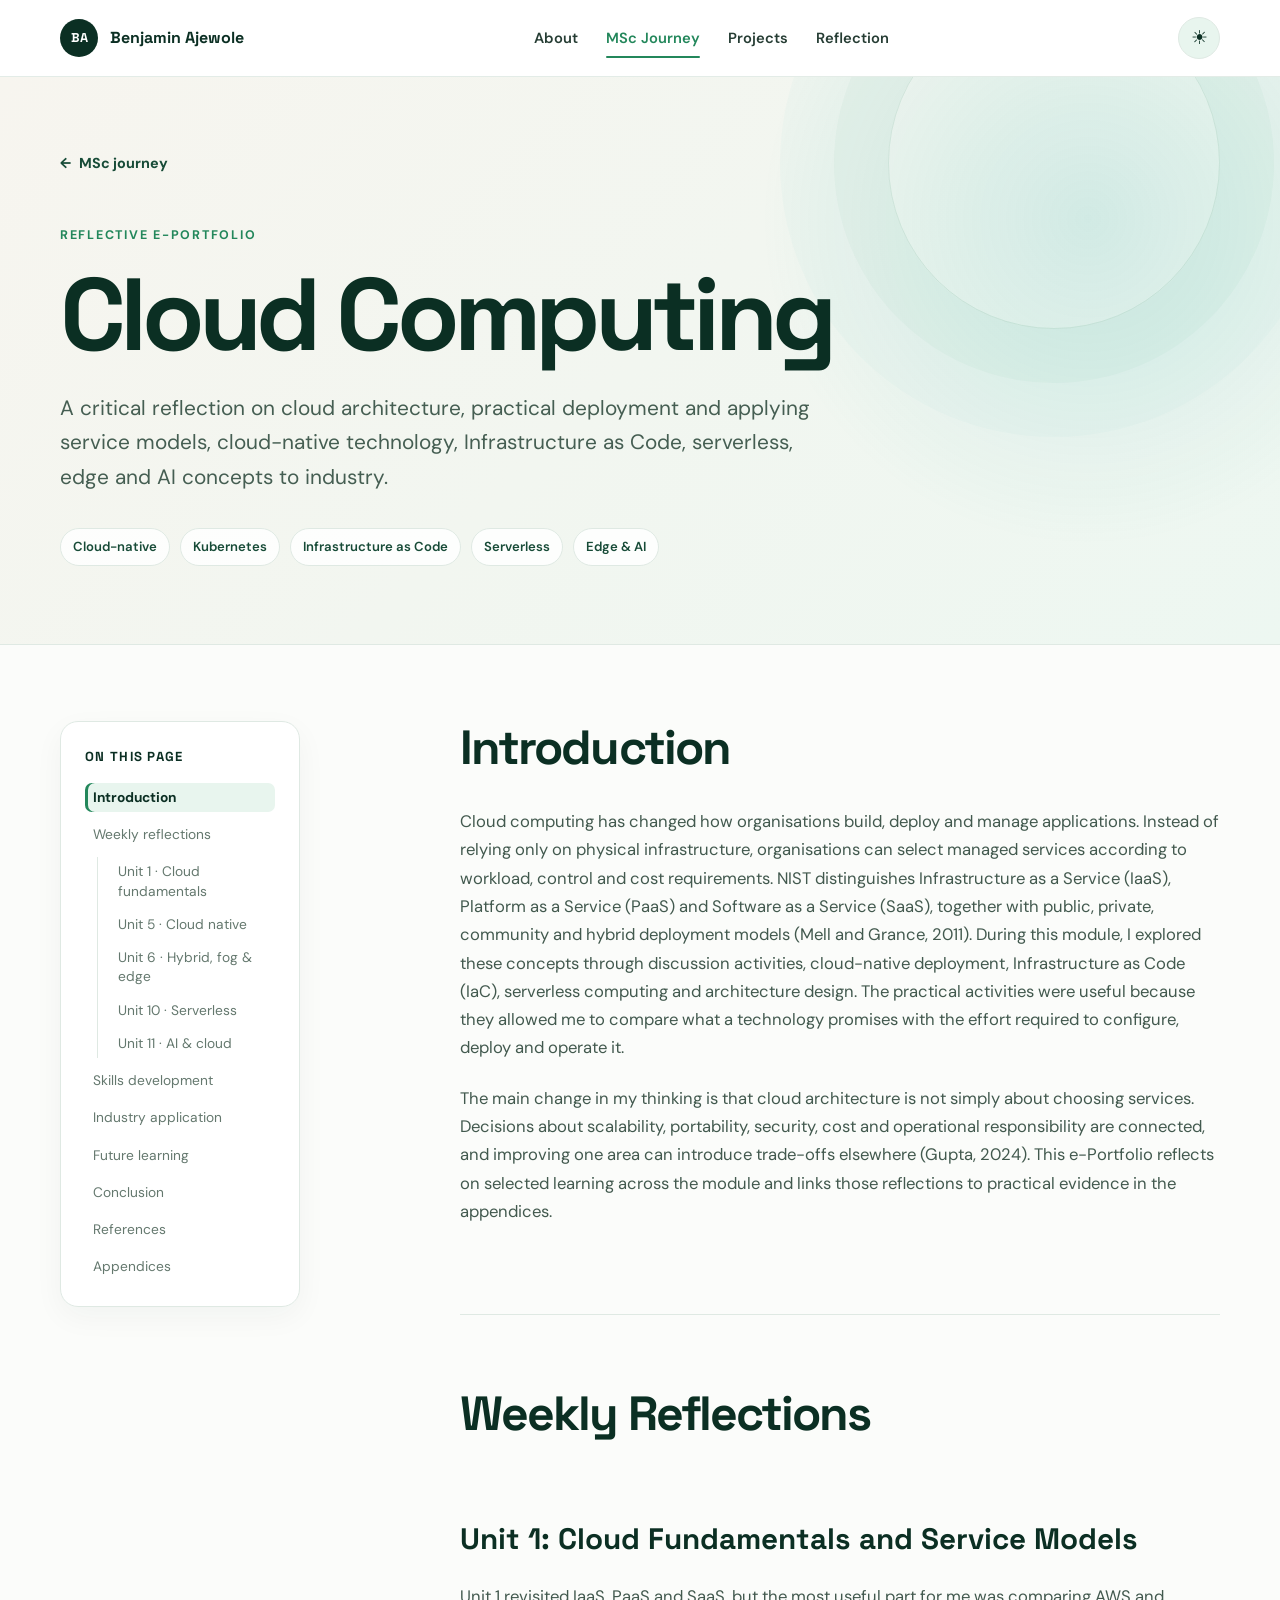
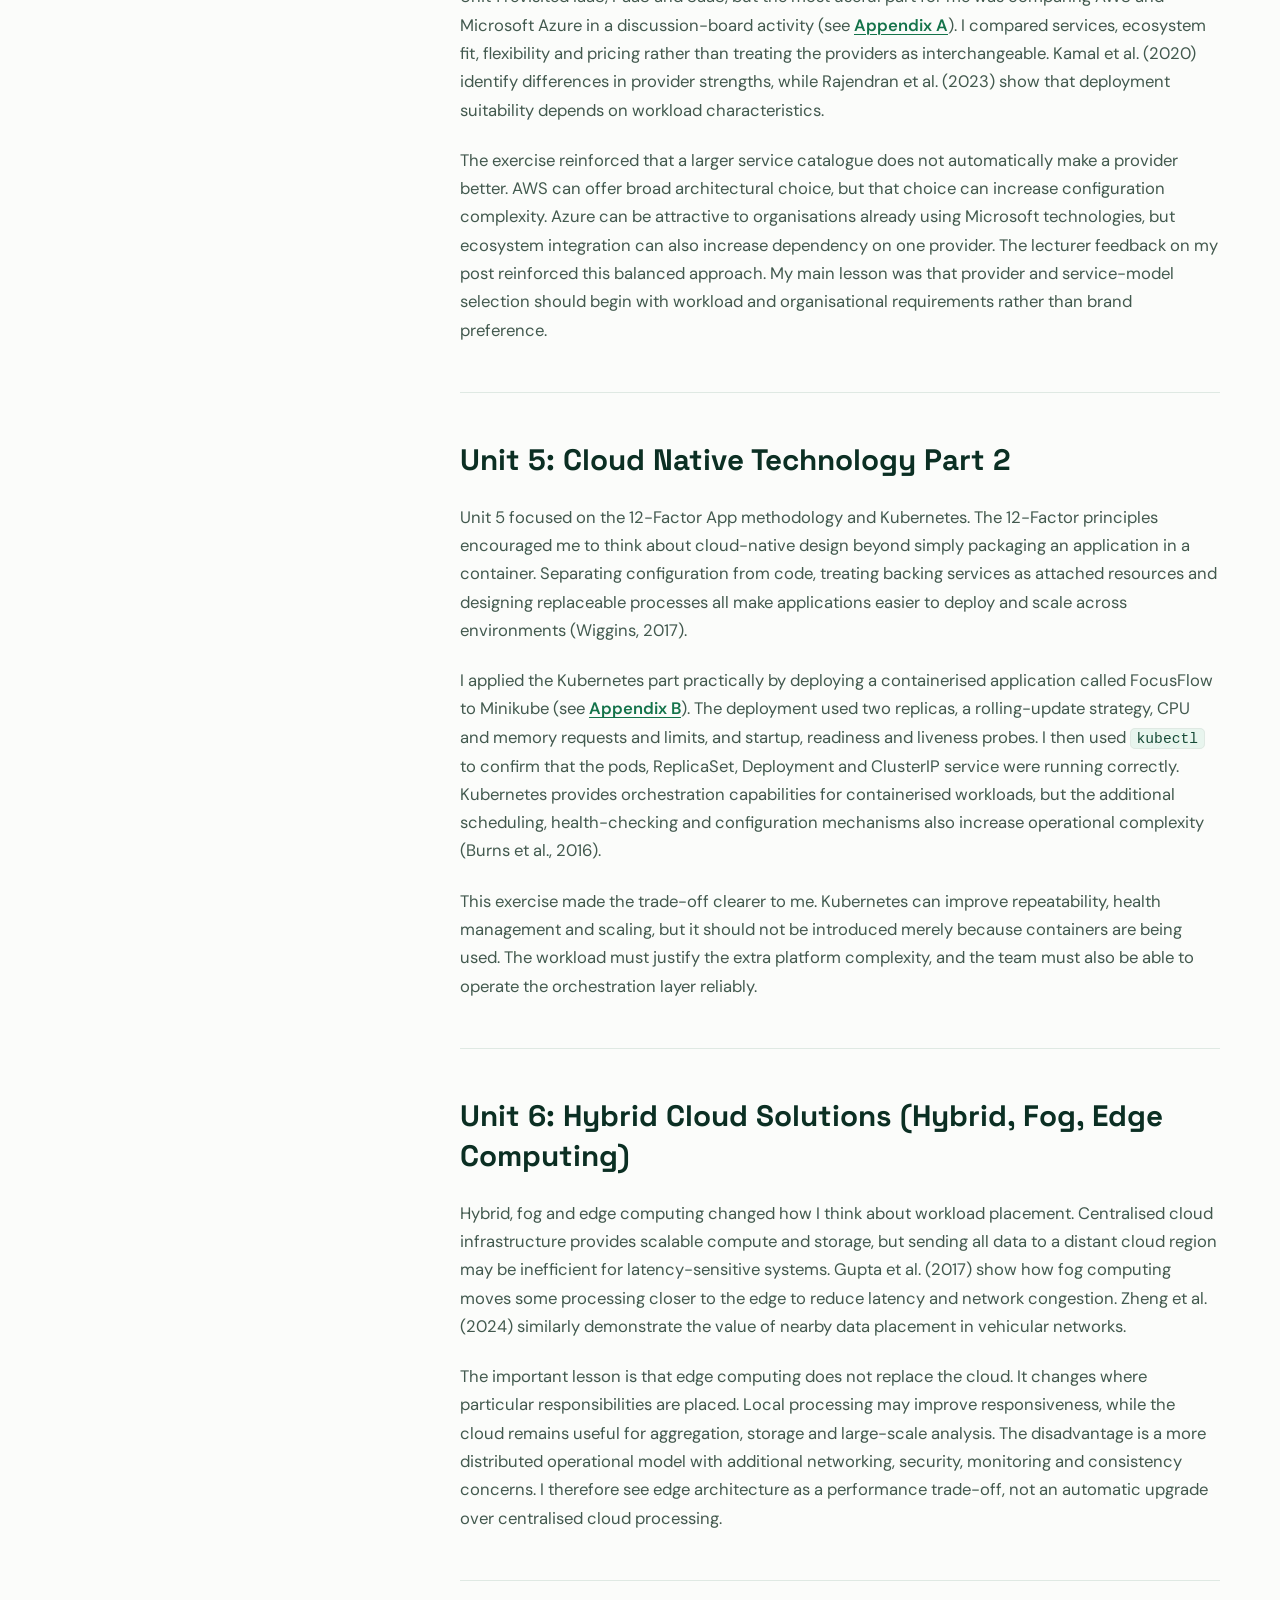
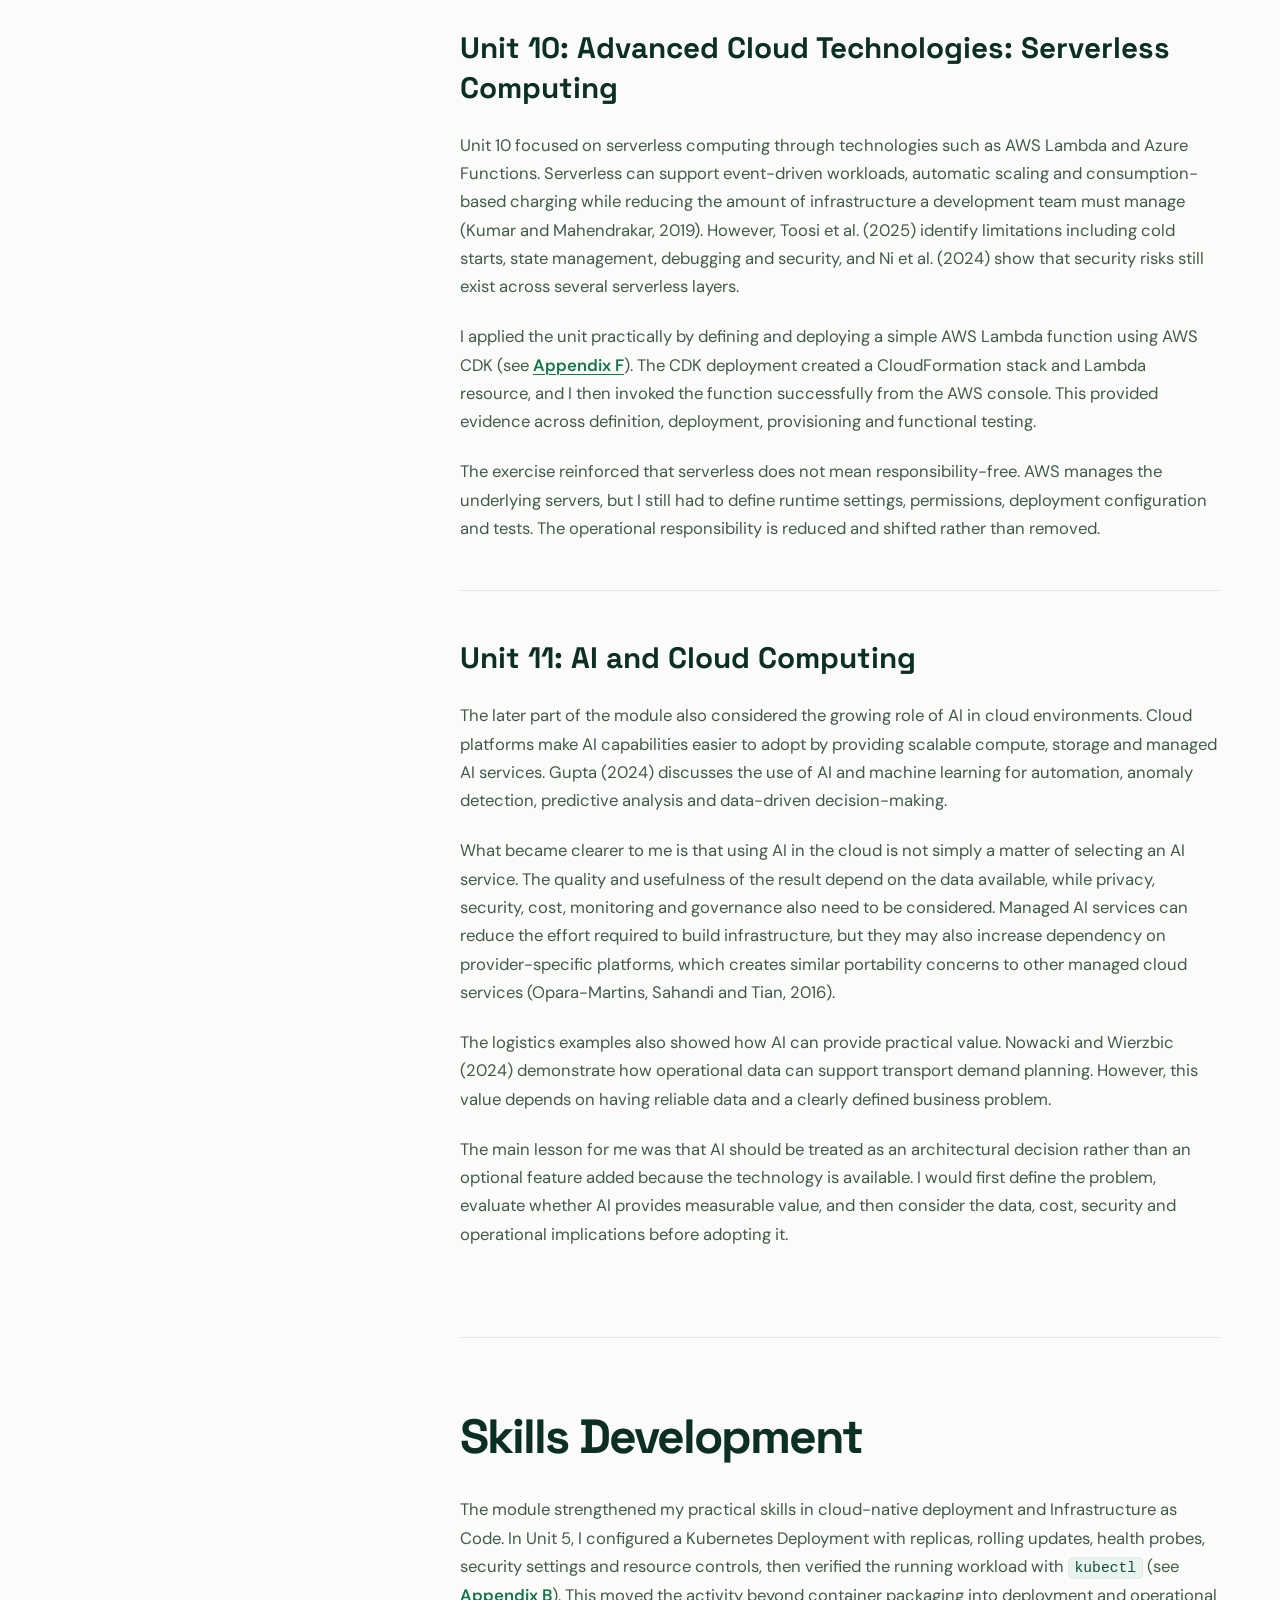
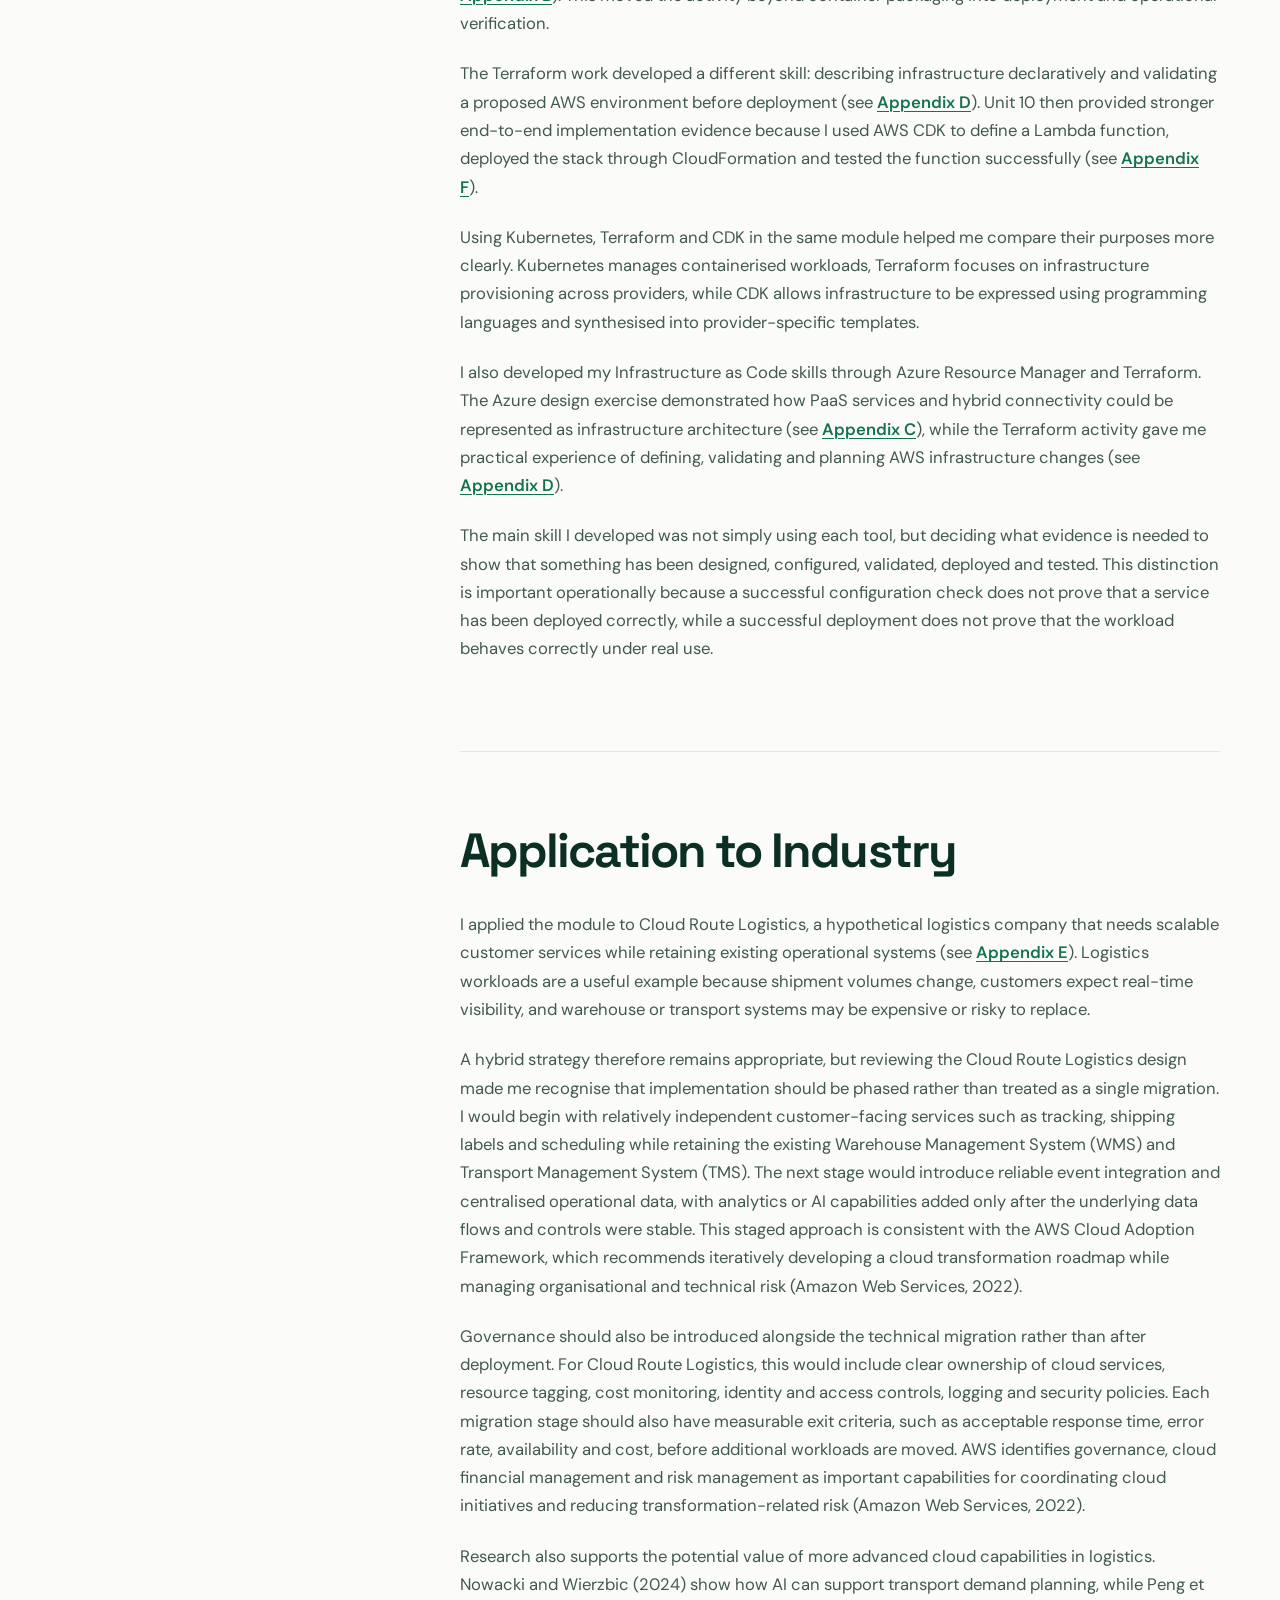
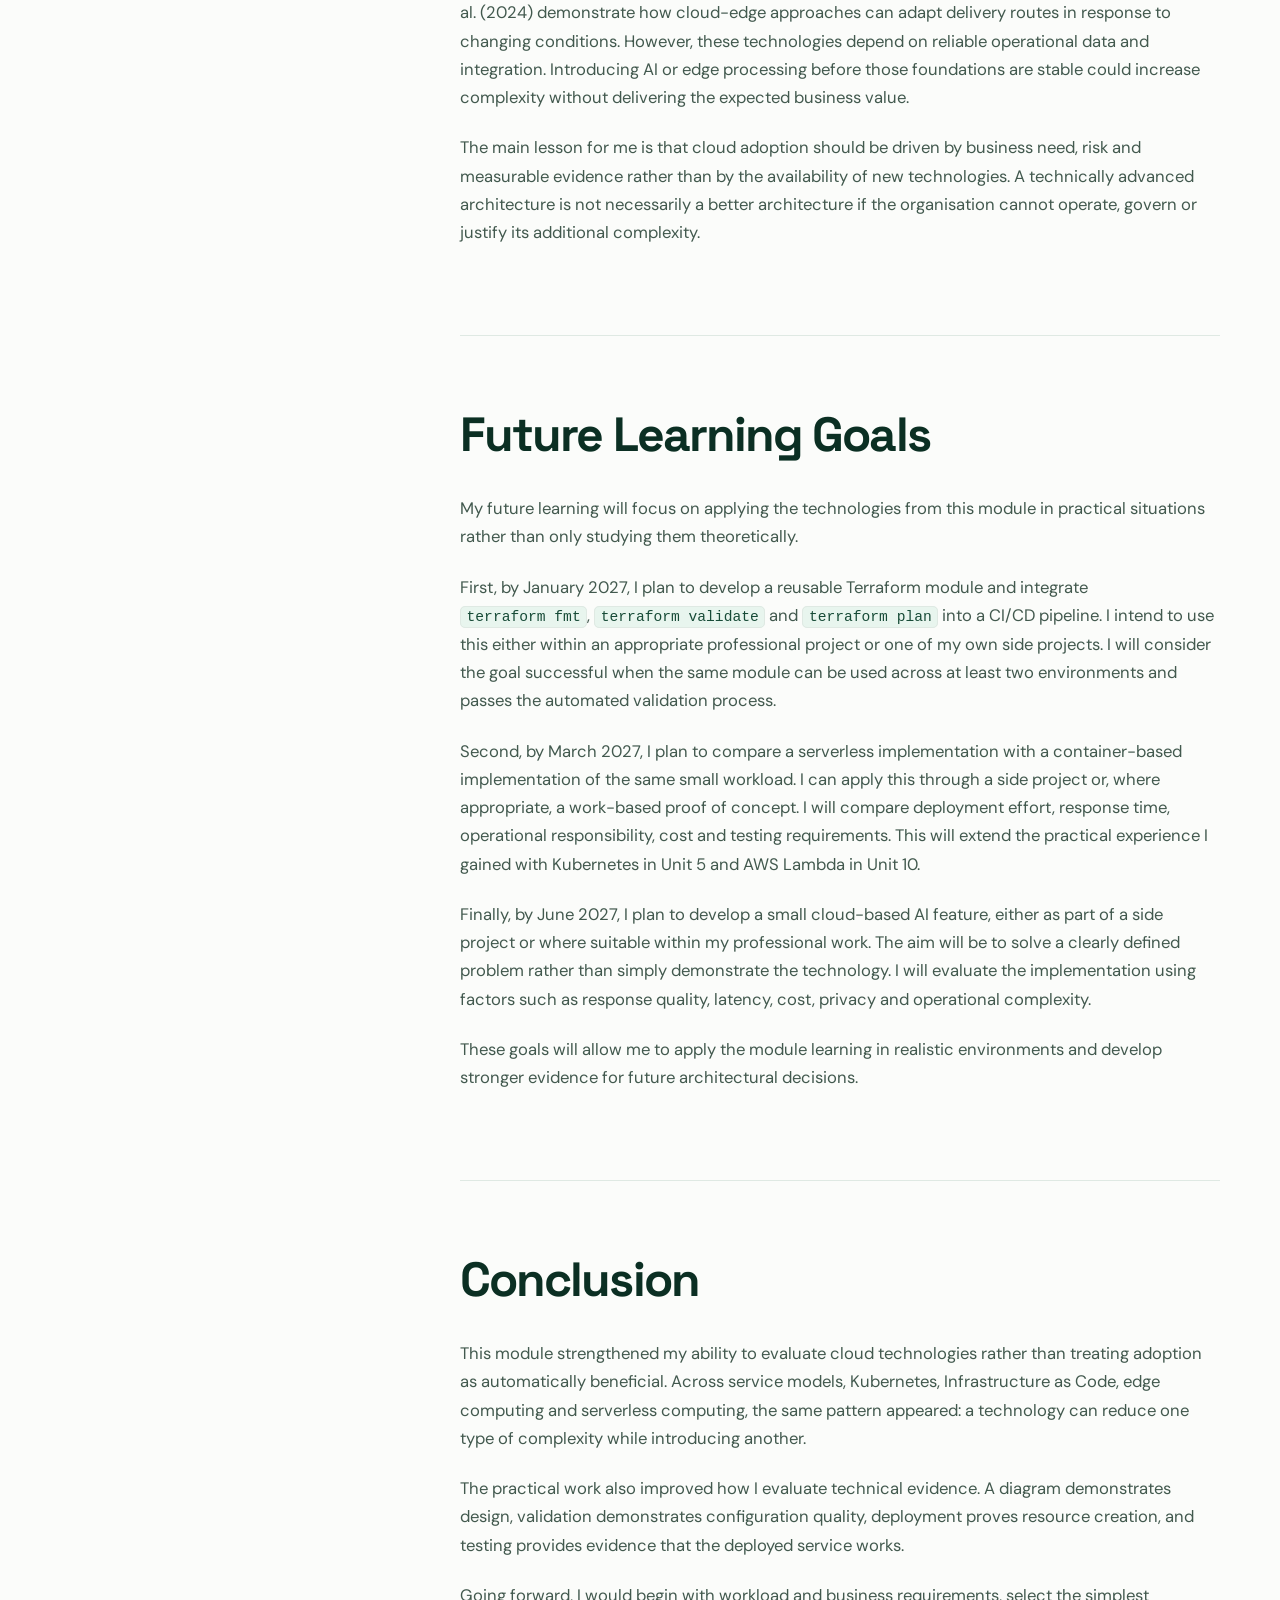
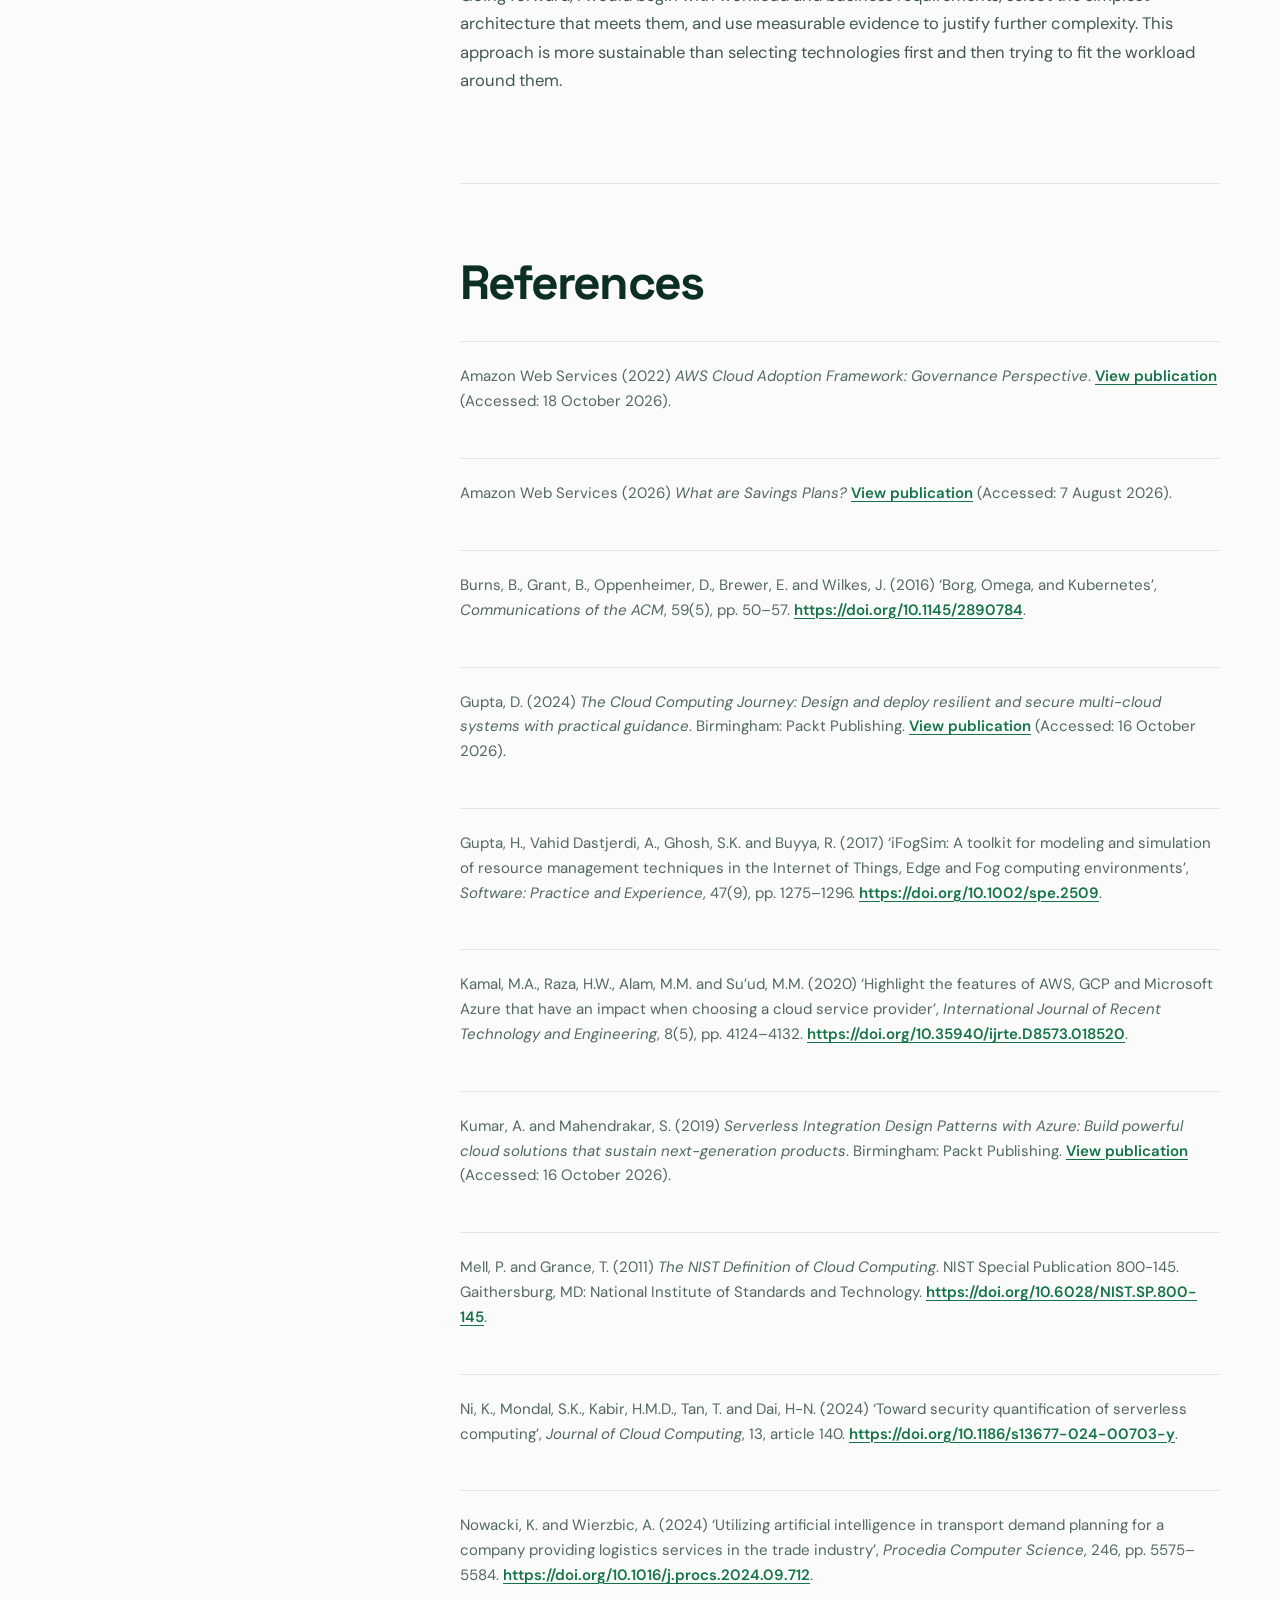
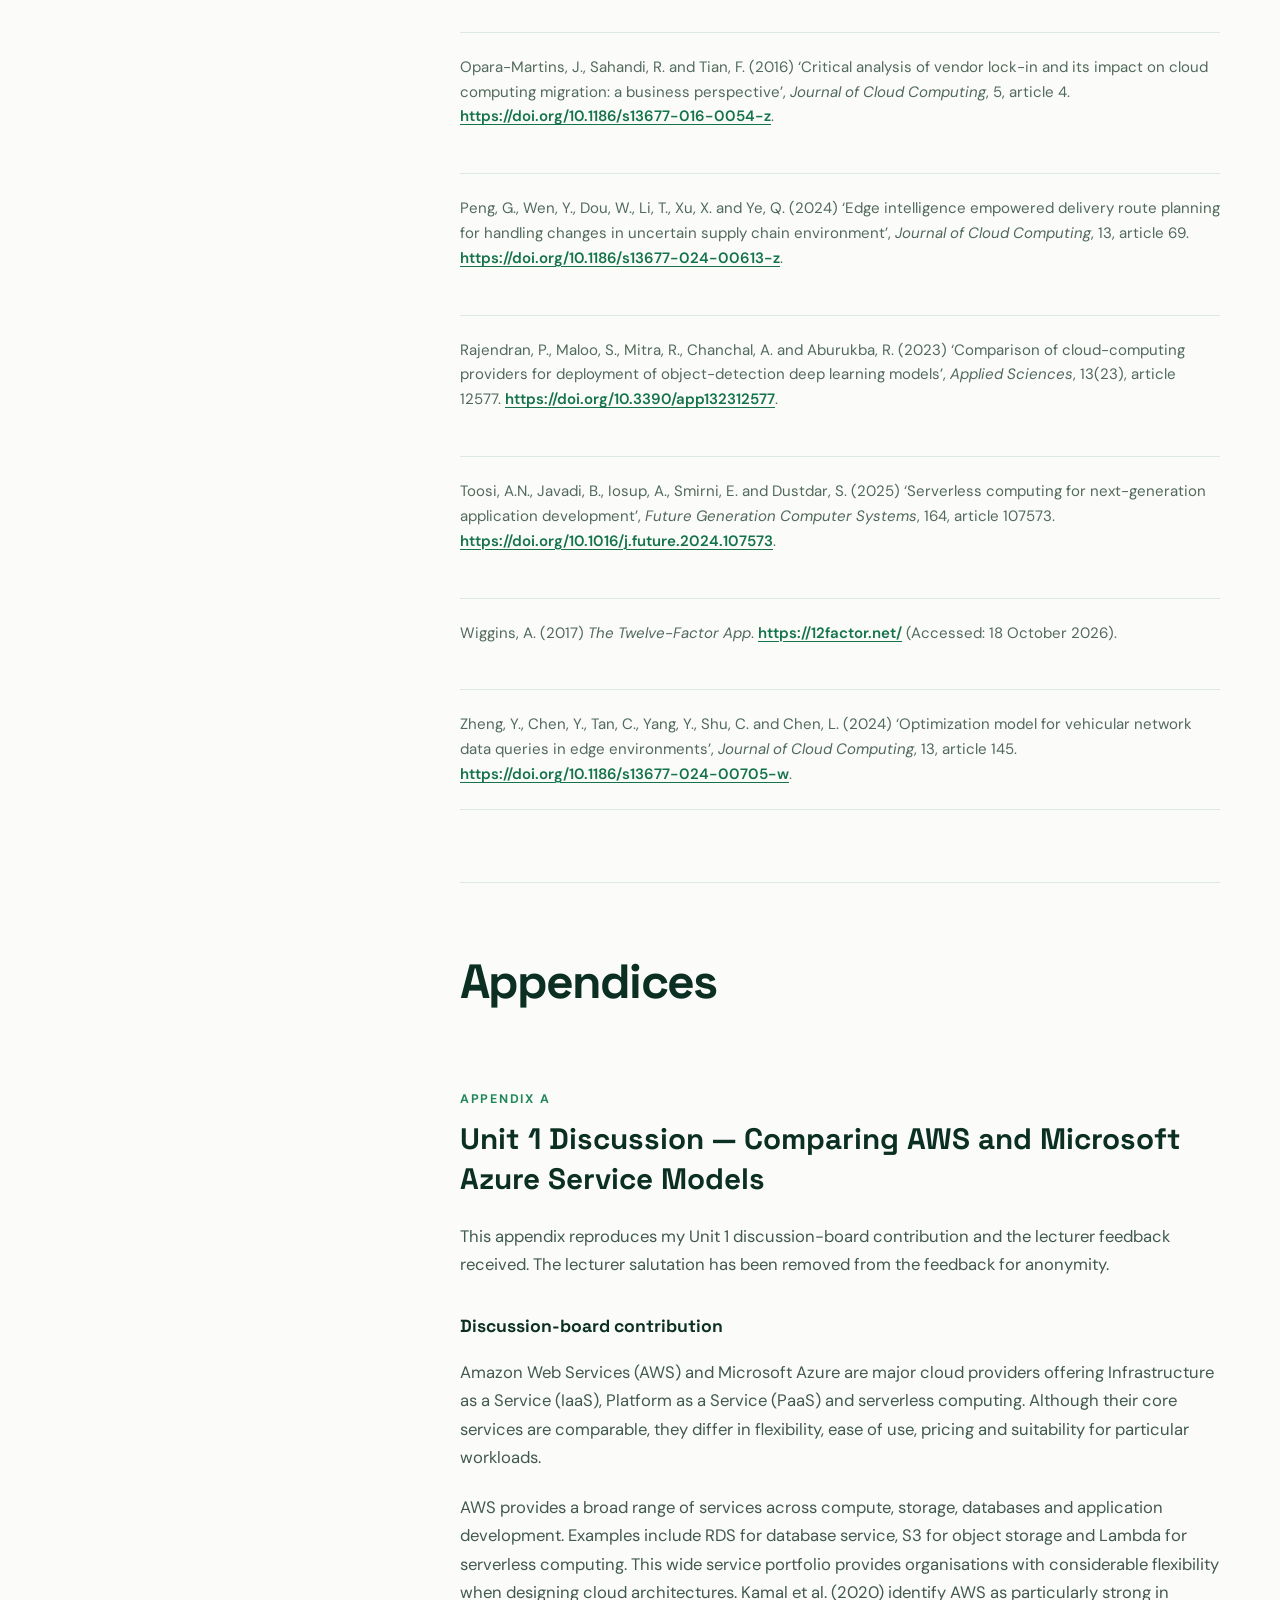
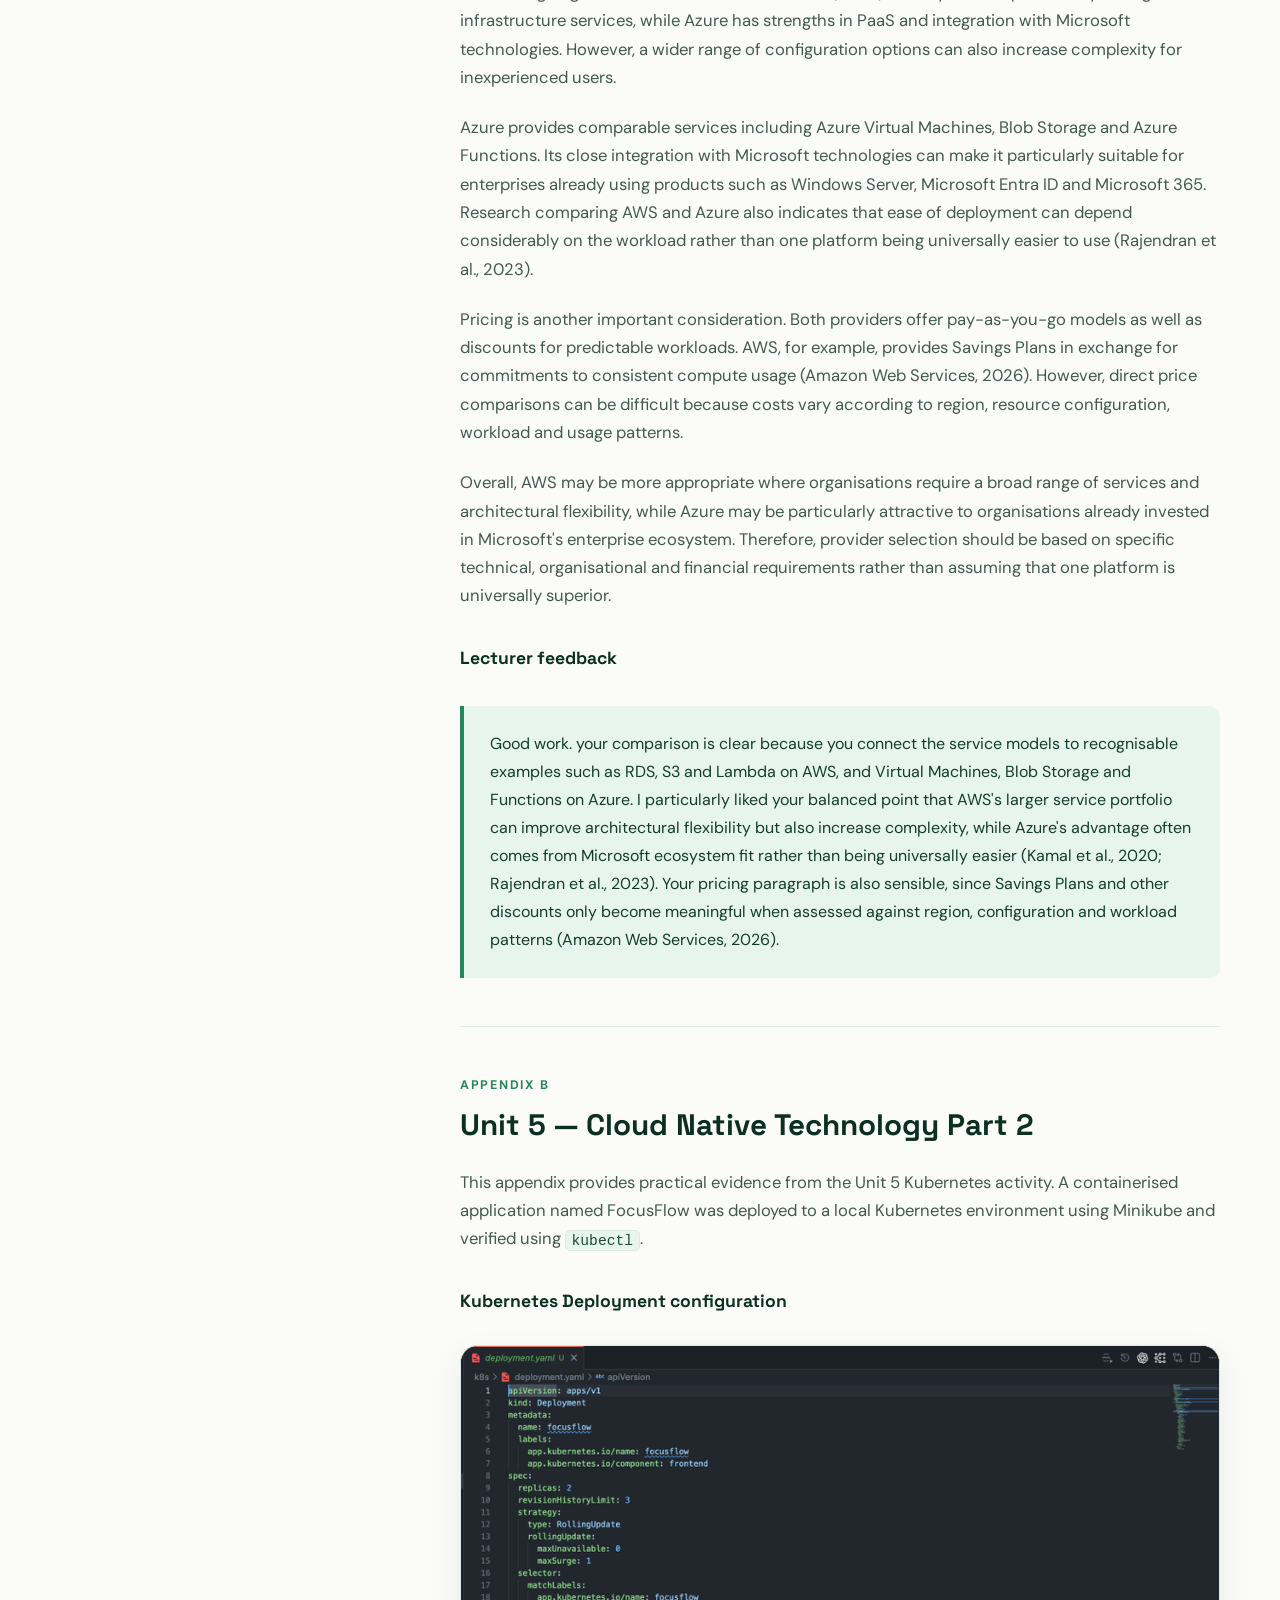
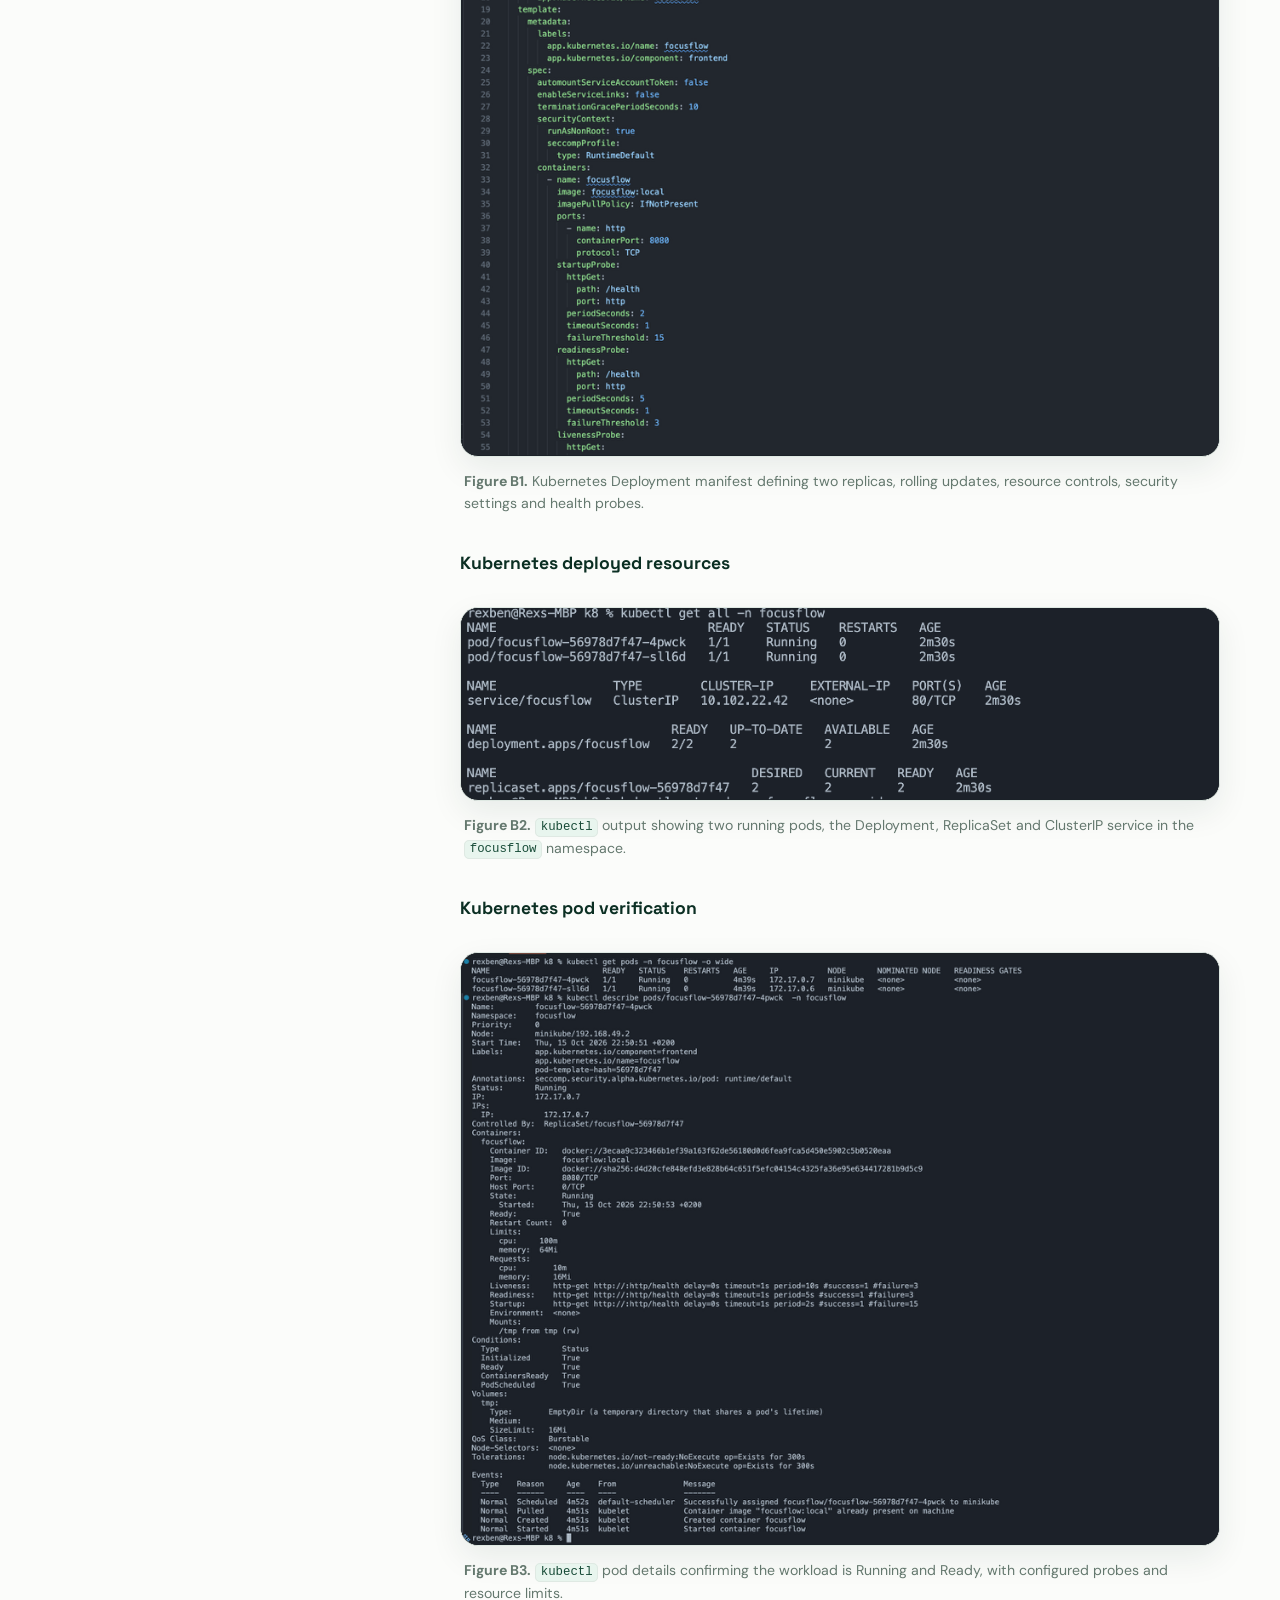
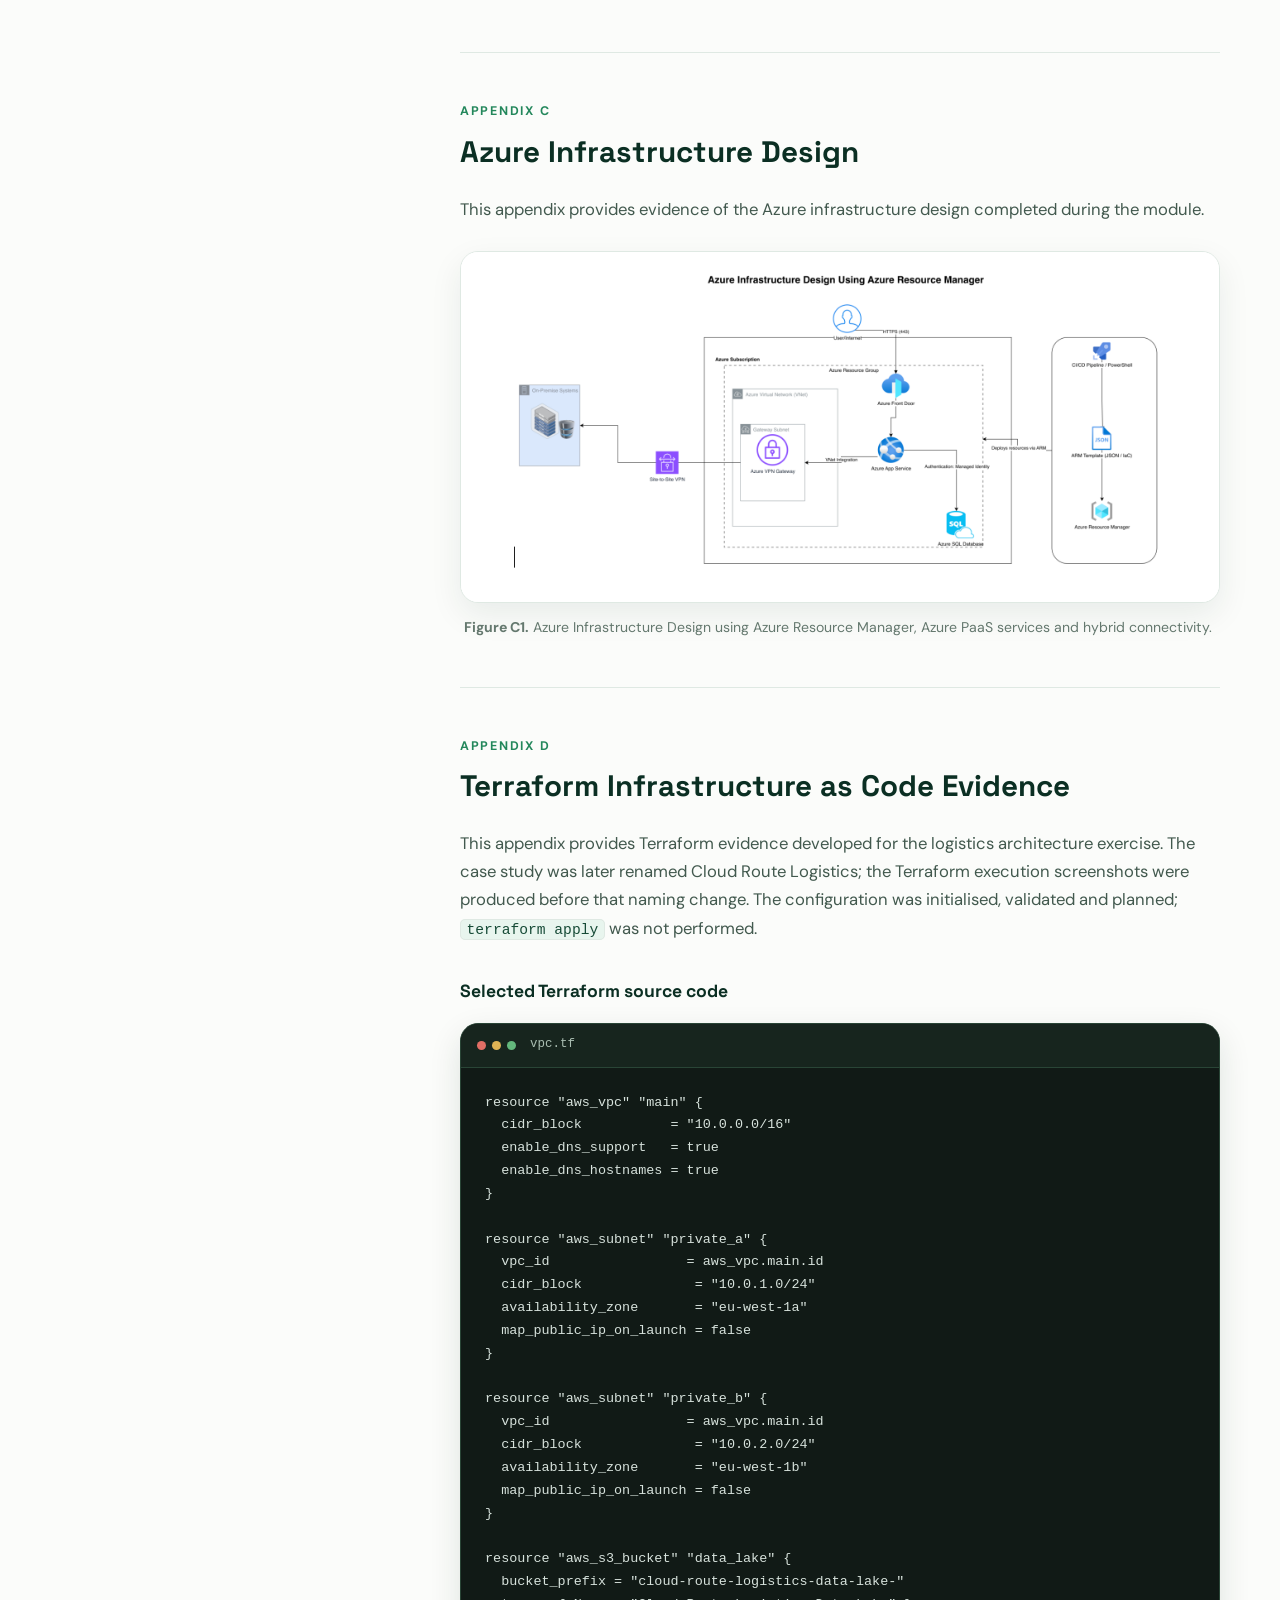
==== commit c2a6f43f: "feat: add more screenshots" ====
--- a/cloud-computing.html
+++ b/cloud-computing.html
@@ -18,7 +18,7 @@
   <link
     href="https://fonts.googleapis.com/css2?family=DM+Sans:wght@400;500;600;700&amp;family=Space+Grotesk:wght@500;600;700&amp;display=swap"
     rel="stylesheet">
-  <link rel="stylesheet" href="styles.css">
+  <link rel="stylesheet" href="styles.css?v=20261018-1">
 </head>
 
 <body class="article-page">
@@ -95,7 +95,6 @@
 
       <article class="longform">
         <section id="introduction" class="article-section">
-          <p class="section-number">01</p>
           <h2>Introduction</h2>
           <p>
             Cloud computing has changed how organisations build, deploy and manage applications. Instead of relying
@@ -116,11 +115,10 @@
         </section>
 
         <section id="weekly-reflections" class="article-section">
-          <p class="section-number">02</p>
           <h2>Weekly Reflections</h2>
 
           <section id="cloud-fundamentals" class="reflection-block">
-            <h3>2.1 Unit 1: Cloud Fundamentals and Service Models</h3>
+            <h3>Unit 1: Cloud Fundamentals and Service Models</h3>
             <p>
               Unit 1 revisited IaaS, PaaS and SaaS, but the most useful part for me was comparing AWS and Microsoft Azure
               in a discussion-board activity (see <a href="#appendix-a">Appendix A</a>). I compared services, ecosystem
@@ -139,7 +137,7 @@
           </section>
 
           <section id="cloud-native" class="reflection-block">
-            <h3>2.2 Unit 5: Cloud Native Technology Part 2</h3>
+            <h3>Unit 5: Cloud Native Technology Part 2</h3>
             <p>
               Unit 5 focused on the 12-Factor App methodology and Kubernetes. The 12-Factor principles encouraged me to
               think about cloud-native design beyond simply packaging an application in a container. Separating
@@ -164,7 +162,7 @@
           </section>
 
           <section id="hybrid-fog-edge" class="reflection-block">
-            <h3>2.3 Unit 6: Hybrid Cloud Solutions (Hybrid, Fog, Edge Computing)</h3>
+            <h3>Unit 6: Hybrid Cloud Solutions (Hybrid, Fog, Edge Computing)</h3>
             <p>
               Hybrid, fog and edge computing changed how I think about workload placement. Centralised cloud
               infrastructure provides scalable compute and storage, but sending all data to a distant cloud region may
@@ -182,7 +180,7 @@
           </section>
 
           <section id="serverless-computing" class="reflection-block">
-            <h3>2.4 Unit 10: Advanced Cloud Technologies: Serverless Computing</h3>
+            <h3>Unit 10: Advanced Cloud Technologies: Serverless Computing</h3>
             <p>
               Unit 10 focused on serverless computing through technologies such as AWS Lambda and Azure Functions.
               Serverless can support event-driven workloads, automatic scaling and consumption-based charging while
@@ -204,7 +202,7 @@
           </section>
 
           <section id="ai-cloud" class="reflection-block">
-            <h3>2.5 Unit 11: AI and Cloud Computing</h3>
+            <h3>Unit 11: AI and Cloud Computing</h3>
             <p>
               The later part of the module also considered the growing role of AI in cloud environments. Cloud platforms
               make AI capabilities easier to adopt by providing scalable compute, storage and managed AI services. Gupta
@@ -234,7 +232,6 @@
         </section>
 
         <section id="skills-development" class="article-section">
-          <p class="section-number">03</p>
           <h2>Skills Development</h2>
           <p>
             The module strengthened my practical skills in cloud-native deployment and Infrastructure as Code. In Unit
@@ -272,7 +269,6 @@
         </section>
 
         <section id="industry-application" class="article-section">
-          <p class="section-number">04</p>
           <h2>Application to Industry</h2>
           <p>
             I applied the module to Cloud Route Logistics, a hypothetical logistics company that needs scalable customer
@@ -315,7 +311,6 @@
         </section>
 
         <section id="future-learning" class="article-section">
-          <p class="section-number">05</p>
           <h2>Future Learning Goals</h2>
           <p>
             My future learning will focus on applying the technologies from this module in practical situations rather
@@ -348,7 +343,6 @@
         </section>
 
         <section id="conclusion" class="article-section">
-          <p class="section-number">06</p>
           <h2>Conclusion</h2>
           <p>
             This module strengthened my ability to evaluate cloud technologies rather than treating adoption as
@@ -369,7 +363,6 @@
         </section>
 
         <section id="references" class="article-section references-section">
-          <p class="section-number">R</p>
           <h2>References</h2>
           <div class="reference-list">
             <p id="reference-aws-caf-2022">
@@ -490,7 +483,6 @@
         </section>
 
         <section id="appendices" class="article-section appendices-section">
-          <p class="section-number">A–G</p>
           <h2>Appendices</h2>
 
           <section id="appendix-a" class="appendix-block">
--- a/styles.css
+++ b/styles.css
@@ -1144,10 +1144,10 @@
   font-size: 1.1rem;
 }
 
-.feedback-quote {
-  color: var(--forest-soft);
-  background: var(--green-light);
-  border-left-color: var(--green);
+blockquote.feedback-quote {
+  color: #123d2e;
+  background: #e8f5ee;
+  border-left-color: #23875b;
   font-family: "DM Sans", sans-serif;
   font-size: 1rem;
   line-height: 1.75;
@@ -1330,8 +1330,8 @@
   color: #e7f2eb;
 }
 
-:root[data-theme="dark"] .feedback-quote {
-  color: #d5e5dc;
+:root[data-theme="dark"] blockquote.feedback-quote {
+  color: #eef8f2;
   background: #173c2c;
   border-left-color: #5ec18b;
 }
